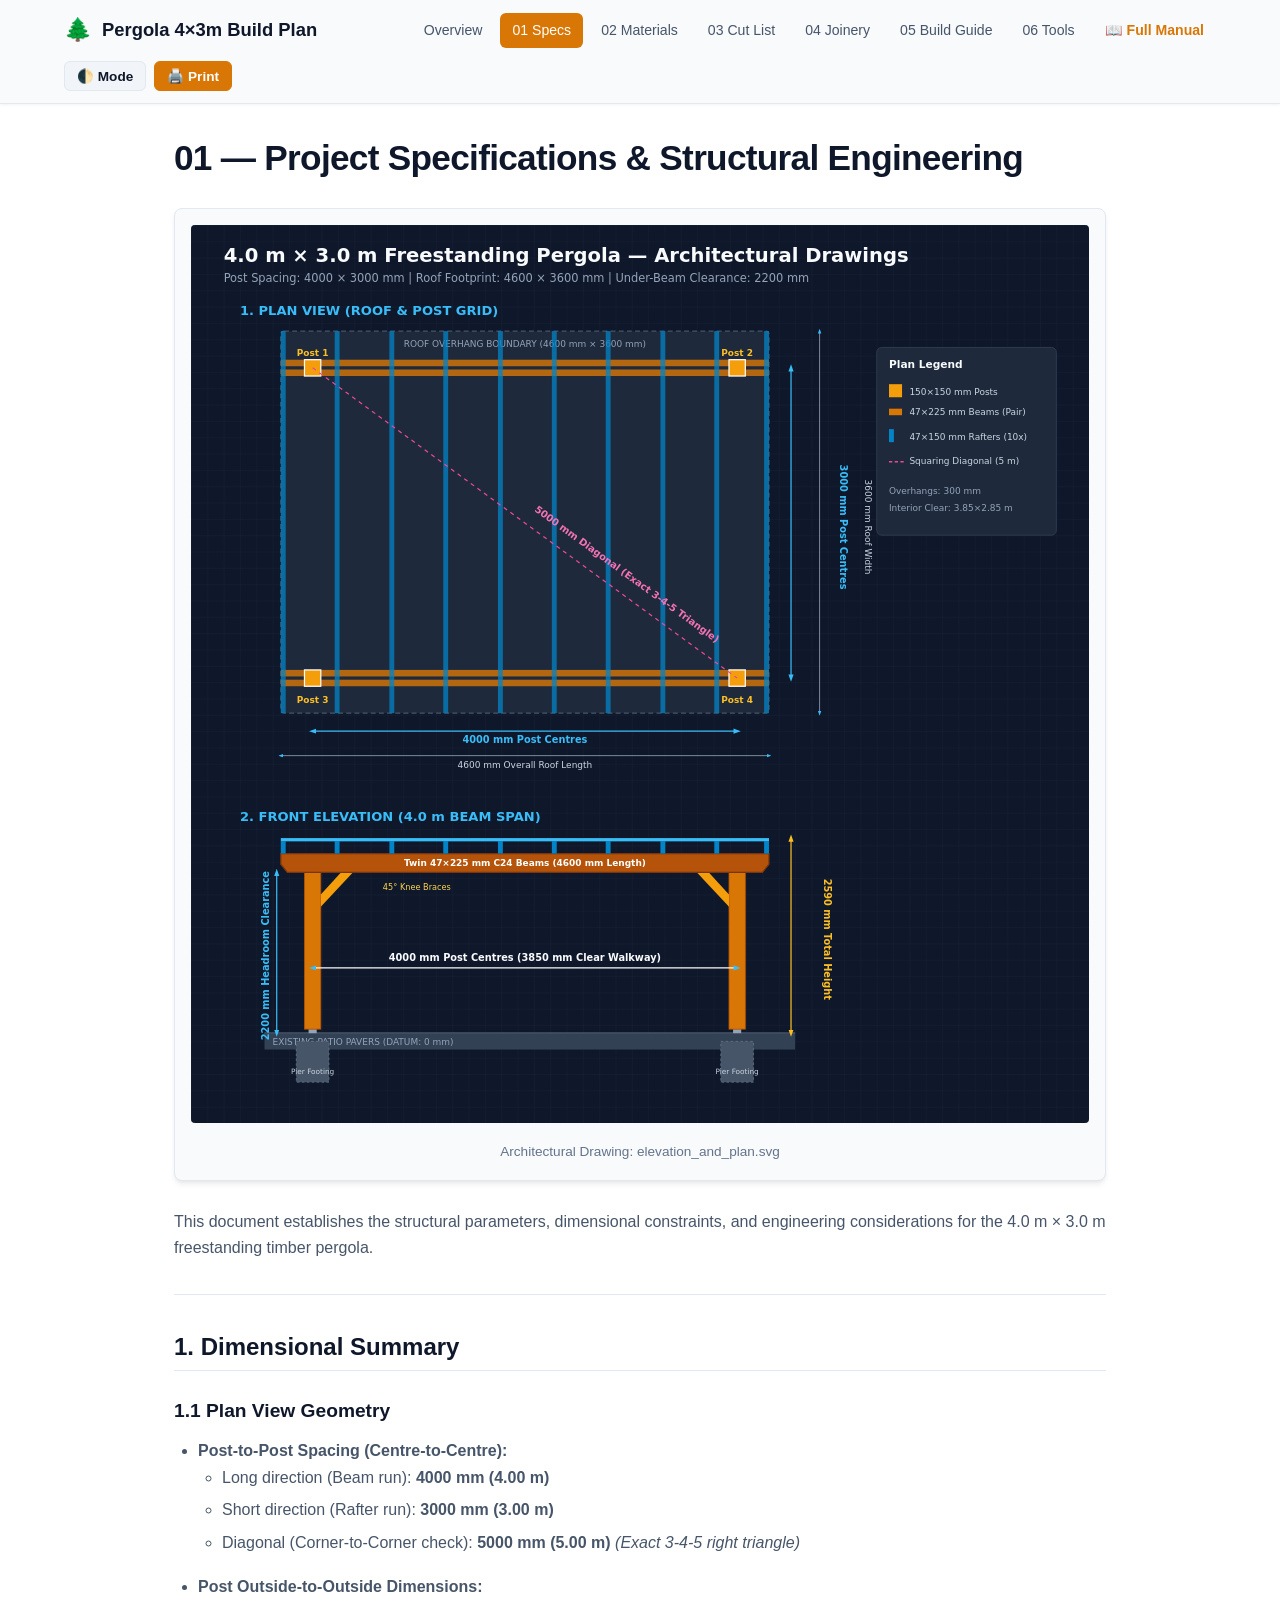
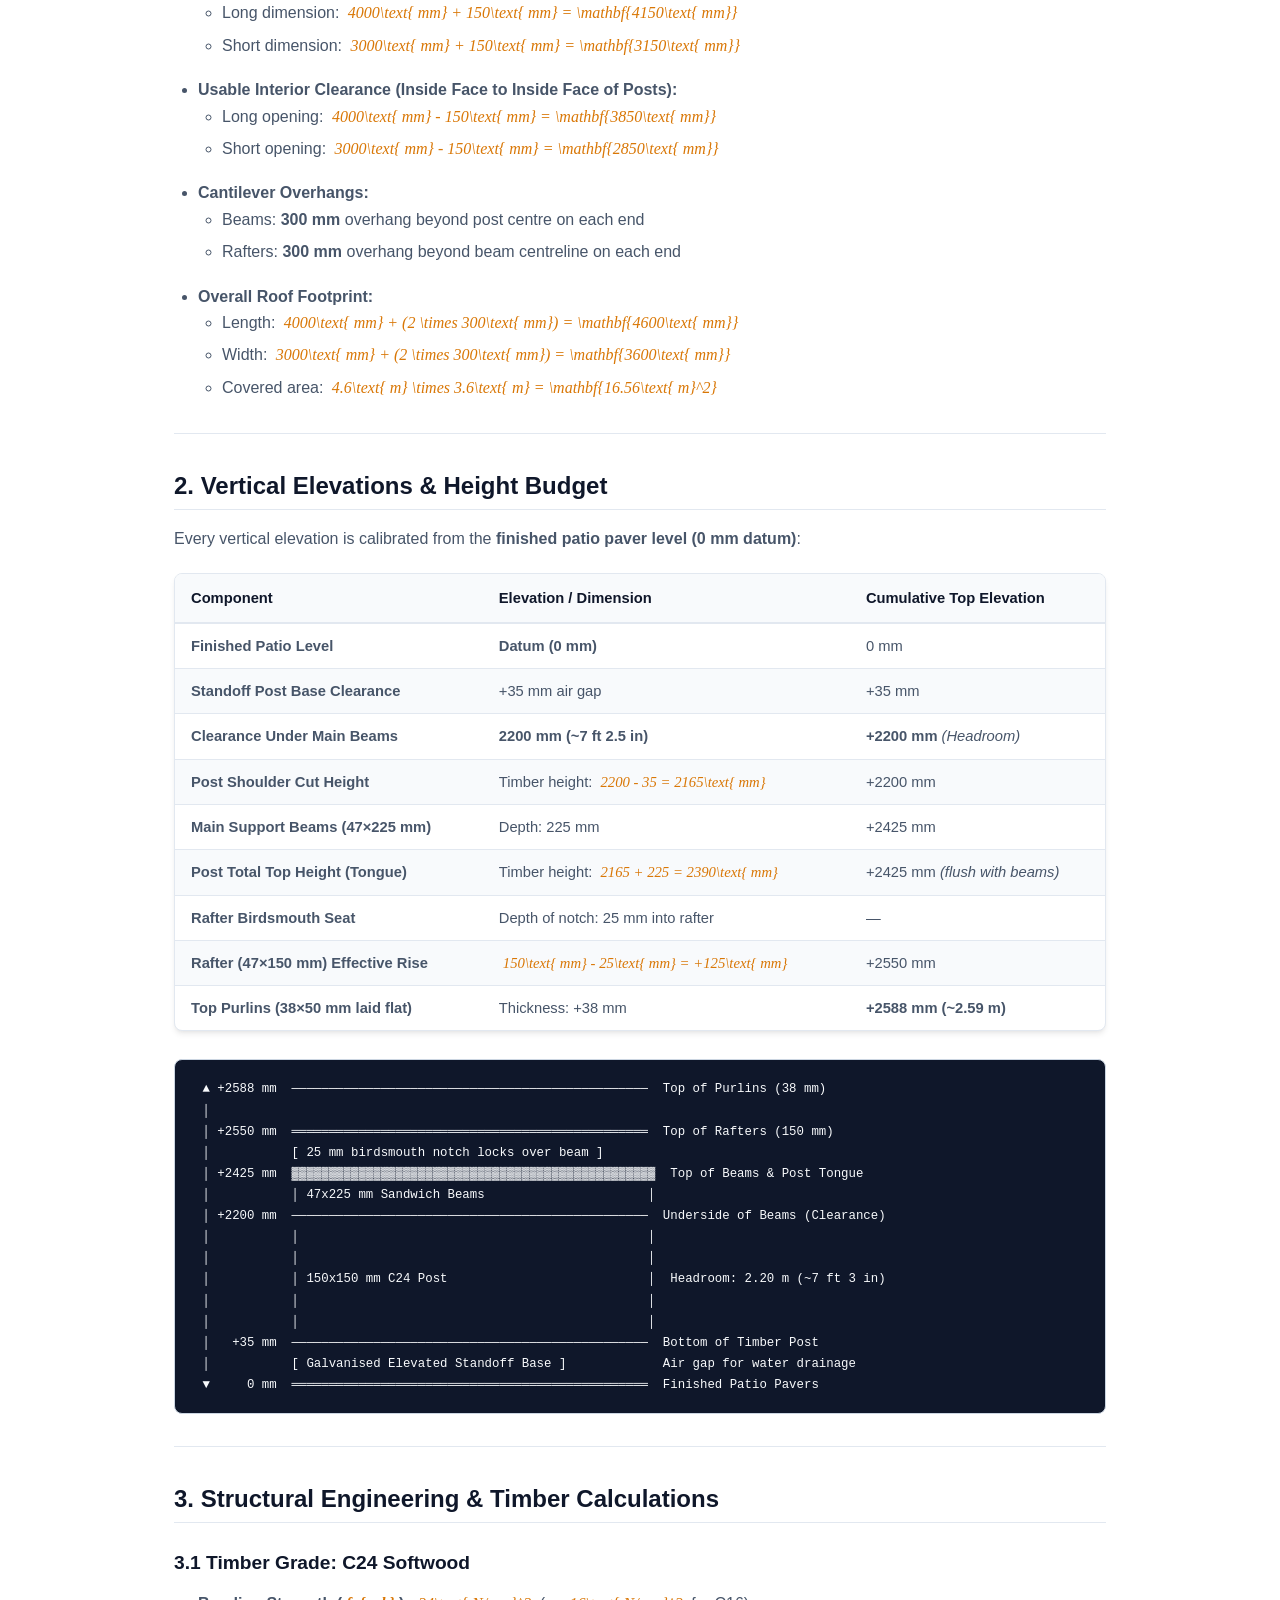
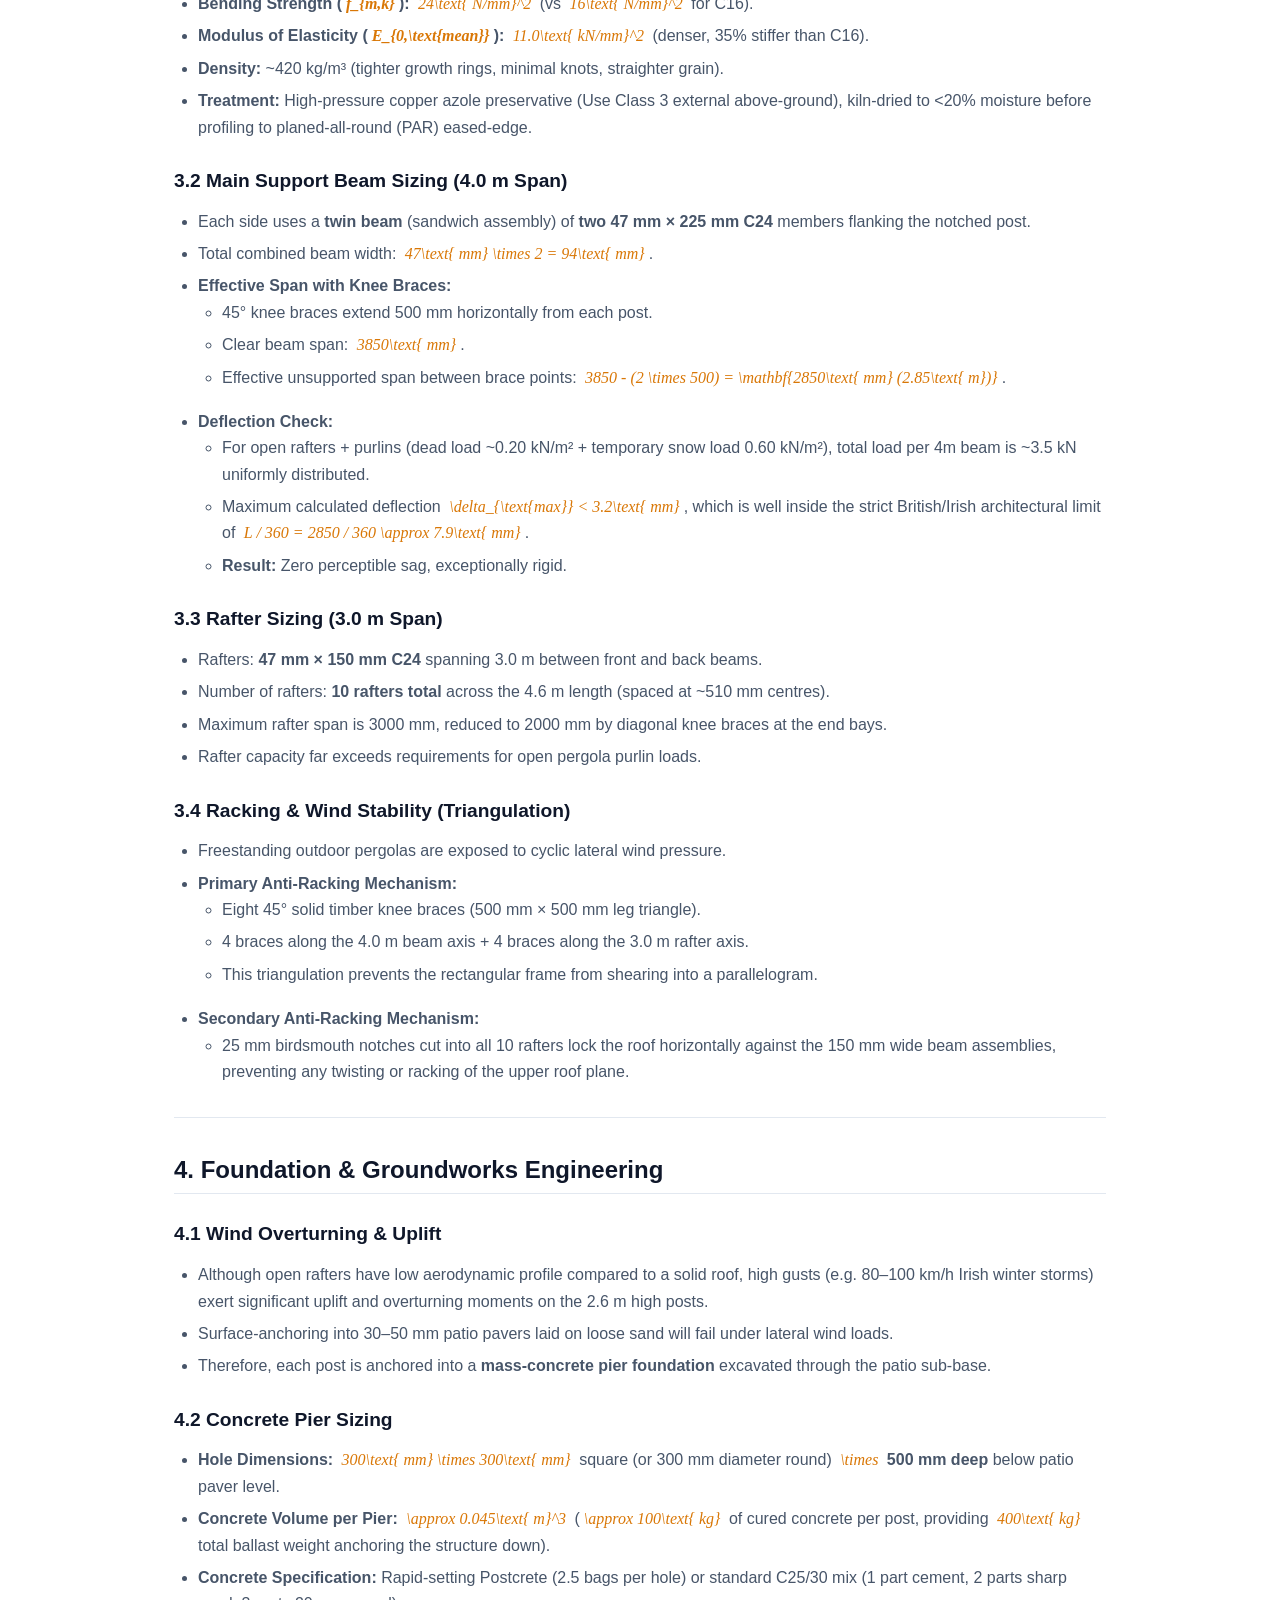
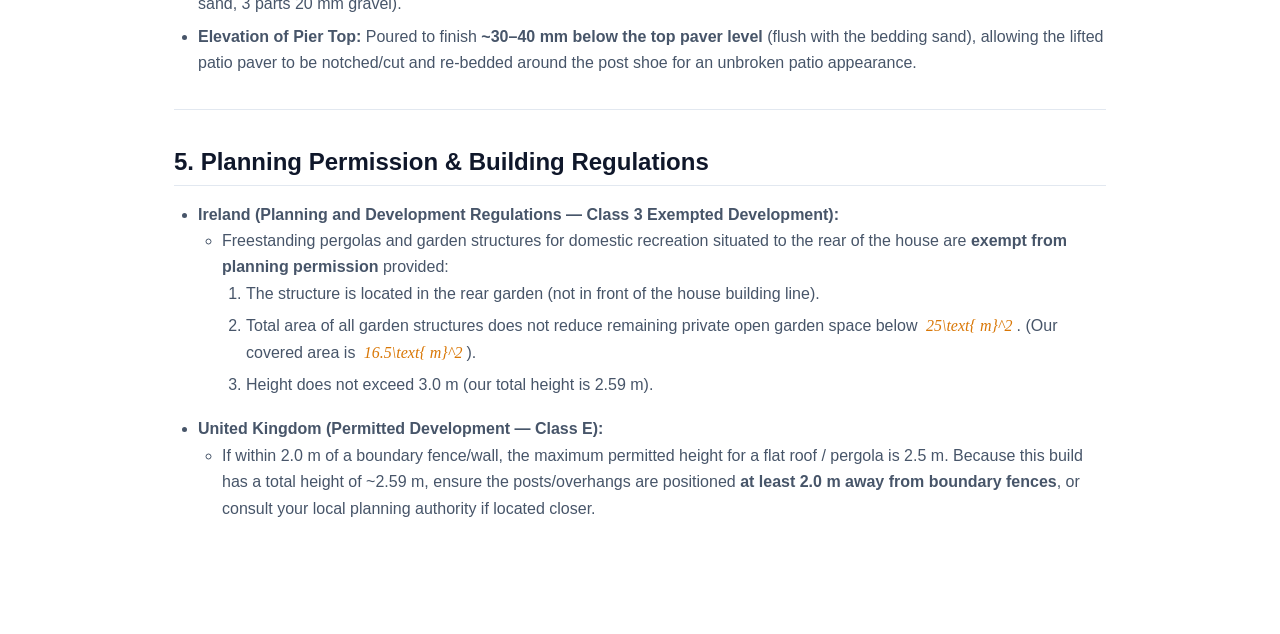
==== 01_PROJECT_SPECIFICATIONS.html @ bec73916 "Generate responsive HTML documentation and printable manual from markdown" ====
<!DOCTYPE html>
<html lang="en">
<head>
  <meta charset="UTF-8">
  <meta name="viewport" content="width=device-width, initial-scale=1.0">
  <title>01 — Project Specifications — Pergola 4x3m</title>
  <style>
:root {
  --bg-primary: #ffffff;
  --bg-secondary: #f8fafc;
  --bg-tertiary: #f1f5f9;
  --text-primary: #0f172a;
  --text-secondary: #475569;
  --text-muted: #64748b;
  --border: #e2e8f0;
  --border-subtle: #cbd5e1;
  --brand: #d97706;
  --brand-hover: #b45309;
  --brand-light: #fef3c7;
  --accent-blue: #0284c7;
  --accent-green: #059669;
  --accent-purple: #7c3aed;
  --accent-red: #dc2626;
  --code-bg: #0f172a;
  --code-text: #f8fafc;
  --card-shadow: 0 4px 6px -1px rgb(0 0 0 / 0.08), 0 2px 4px -2px rgb(0 0 0 / 0.06);
}

[data-theme="dark"] {
  --bg-primary: #0b1120;
  --bg-secondary: #0f172a;
  --bg-tertiary: #1e293b;
  --text-primary: #f8fafc;
  --text-secondary: #cbd5e1;
  --text-muted: #94a3b8;
  --border: #334155;
  --border-subtle: #475569;
  --brand: #f59e0b;
  --brand-hover: #d97706;
  --brand-light: #78350f40;
  --accent-blue: #38bdf8;
  --accent-green: #34d399;
  --accent-purple: #a78bfa;
  --accent-red: #f87171;
  --code-bg: #030712;
  --code-text: #f8fafc;
  --card-shadow: 0 4px 6px -1px rgb(0 0 0 / 0.3);
}

* {
  box-sizing: border-box;
  margin: 0;
  padding: 0;
}

body {
  font-family: -apple-system, BlinkMacSystemFont, "Segoe UI", Roboto, "Helvetica Neue", Arial, sans-serif;
  line-height: 1.65;
  color: var(--text-primary);
  background-color: var(--bg-primary);
  transition: background-color 0.2s, color 0.2s;
  padding-bottom: 80px;
}

/* Header & Navigation */
header.site-header {
  position: sticky;
  top: 0;
  z-index: 100;
  background-color: var(--bg-secondary);
  border-bottom: 1px solid var(--border);
  box-shadow: 0 1px 3px 0 rgb(0 0 0 / 0.05);
}

.header-container {
  max-width: 1200px;
  margin: 0 auto;
  padding: 12px 24px;
  display: flex;
  align-items: center;
  justify-content: space-between;
  flex-wrap: wrap;
  gap: 12px;
}

.logo-area {
  display: flex;
  align-items: center;
  gap: 10px;
  text-decoration: none;
  color: var(--text-primary);
  font-weight: 700;
  font-size: 1.15rem;
}

.logo-icon {
  font-size: 1.4rem;
}

.nav-links {
  display: flex;
  align-items: center;
  gap: 6px;
  flex-wrap: wrap;
}

.nav-item {
  text-decoration: none;
  color: var(--text-secondary);
  font-size: 0.88rem;
  font-weight: 500;
  padding: 6px 12px;
  border-radius: 6px;
  transition: all 0.15s ease-in-out;
}

.nav-item:hover {
  background-color: var(--bg-tertiary);
  color: var(--brand);
}

.nav-item.active {
  background-color: var(--brand);
  color: #ffffff;
}

.header-actions {
  display: flex;
  align-items: center;
  gap: 8px;
}

.btn-action {
  background: var(--bg-tertiary);
  border: 1px solid var(--border);
  color: var(--text-primary);
  padding: 6px 12px;
  border-radius: 6px;
  cursor: pointer;
  font-size: 0.85rem;
  font-weight: 600;
  display: inline-flex;
  align-items: center;
  gap: 6px;
  text-decoration: none;
  transition: all 0.15s;
}

.btn-action:hover {
  border-color: var(--brand);
  color: var(--brand);
}

.btn-action-primary {
  background-color: var(--brand);
  color: #fff;
  border-color: var(--brand);
}

.btn-action-primary:hover {
  background-color: var(--brand-hover);
  color: #fff;
}

/* Main Layout */
.page-container {
  max-width: 980px;
  margin: 32px auto;
  padding: 0 24px;
}

/* Typography */
h1 {
  font-size: 2.2rem;
  line-height: 1.25;
  color: var(--text-primary);
  margin-top: 10px;
  margin-bottom: 16px;
  font-weight: 800;
  letter-spacing: -0.02em;
}

h2 {
  font-size: 1.5rem;
  line-height: 1.3;
  color: var(--text-primary);
  margin-top: 36px;
  margin-bottom: 16px;
  padding-bottom: 8px;
  border-bottom: 1px solid var(--border);
  font-weight: 700;
}

h3 {
  font-size: 1.2rem;
  margin-top: 24px;
  margin-bottom: 12px;
  color: var(--text-primary);
  font-weight: 600;
}

p {
  margin-bottom: 16px;
  color: var(--text-secondary);
}

hr {
  border: 0;
  border-top: 1px solid var(--border);
  margin: 32px 0;
}

ul, ol {
  margin-left: 24px;
  margin-bottom: 18px;
  color: var(--text-secondary);
}

li {
  margin-bottom: 6px;
}

a {
  color: var(--accent-blue);
  text-decoration: none;
}

a:hover {
  text-decoration: underline;
}

/* Tables */
.table-wrapper {
  overflow-x: auto;
  margin: 20px 0 28px 0;
  border: 1px solid var(--border);
  border-radius: 8px;
  box-shadow: var(--card-shadow);
  background: var(--bg-primary);
}

table {
  width: 100%;
  border-collapse: collapse;
  text-align: left;
  font-size: 0.92rem;
}

thead th {
  background-color: var(--bg-secondary);
  color: var(--text-primary);
  font-weight: 600;
  padding: 12px 16px;
  border-bottom: 2px solid var(--border);
  white-space: nowrap;
}

tbody td {
  padding: 10px 16px;
  border-bottom: 1px solid var(--border);
  color: var(--text-secondary);
}

tbody tr:last-child td {
  border-bottom: none;
}

tbody tr:nth-child(even) {
  background-color: var(--bg-secondary);
}

tbody tr:hover {
  background-color: var(--bg-tertiary);
}

/* Code & Pre Blocks */
pre {
  background-color: var(--code-bg);
  color: var(--code-text);
  padding: 18px 20px;
  border-radius: 8px;
  overflow-x: auto;
  font-family: ui-monospace, SFMono-Regular, Menlo, Monaco, Consolas, "Liberation Mono", monospace;
  font-size: 0.88rem;
  line-height: 1.5;
  margin: 18px 0 24px 0;
  border: 1px solid var(--border-subtle);
}

code {
  font-family: ui-monospace, SFMono-Regular, Menlo, Monaco, Consolas, monospace;
  font-size: 0.88em;
  background-color: var(--bg-tertiary);
  color: var(--brand);
  padding: 2px 6px;
  border-radius: 4px;
}

pre code {
  background-color: transparent;
  color: inherit;
  padding: 0;
}

/* Callouts */
.callout {
  border-left: 4px solid;
  border-radius: 6px;
  padding: 16px 20px;
  margin: 20px 0;
  background-color: var(--bg-secondary);
}

.callout-header {
  font-weight: 700;
  font-size: 0.95rem;
  margin-bottom: 6px;
  display: flex;
  align-items: center;
  gap: 8px;
}

.callout-body {
  font-size: 0.92rem;
  color: var(--text-secondary);
}

.callout-body p:last-child {
  margin-bottom: 0;
}

.callout-note {
  border-color: var(--accent-blue);
  background-color: var(--bg-secondary);
}
.callout-note .callout-header { color: var(--accent-blue); }

.callout-tip {
  border-color: var(--accent-green);
  background-color: var(--bg-secondary);
}
.callout-tip .callout-header { color: var(--accent-green); }

.callout-important {
  border-color: var(--accent-purple);
  background-color: var(--bg-secondary);
}
.callout-important .callout-header { color: var(--accent-purple); }

.callout-warning, .callout-caution {
  border-color: var(--accent-red);
  background-color: var(--bg-secondary);
}
.callout-warning .callout-header, .callout-caution .callout-header { color: var(--accent-red); }

/* Task lists */
.contains-task-list {
  list-style: none;
  margin-left: 4px;
}

.task-list-item-checkbox {
  margin-right: 8px;
  accent-color: var(--brand);
  transform: scale(1.15);
}

/* SVG Diagram Containers */
.diagram-card {
  margin: 28px 0;
  background: var(--bg-secondary);
  border: 1px solid var(--border);
  border-radius: 8px;
  padding: 16px;
  box-shadow: var(--card-shadow);
  text-align: center;
}

.diagram-card img, .diagram-card svg {
  max-width: 100%;
  height: auto;
  border-radius: 4px;
}

.diagram-caption {
  font-size: 0.85rem;
  color: var(--text-muted);
  margin-top: 10px;
  font-weight: 500;
}

/* Math rendering */
.math-inline {
  font-family: "Cambria Math", "Latin Modern Math", serif;
  font-style: italic;
  padding: 0 4px;
  color: var(--brand);
}

/* Print Styles */
@media print {
  header.site-header, .no-print, .btn-action {
    display: none !important;
  }
  body {
    background: #fff !important;
    color: #000 !important;
    font-size: 11pt;
    line-height: 1.4;
  }
  .page-container {
    max-width: 100% !important;
    margin: 0 !important;
    padding: 0 !important;
  }
  .table-wrapper {
    box-shadow: none !important;
    border: 1px solid #ccc !important;
    page-break-inside: avoid;
  }
  thead th {
    background-color: #eee !important;
    color: #000 !important;
  }
  tr, img, svg, .diagram-card {
    page-break-inside: avoid;
  }
  h1, h2, h3 {
    page-break-after: avoid;
    color: #000 !important;
  }
  .page-break {
    page-break-before: always;
  }
}
</style>
</head>
<body>
  
<header class="site-header">
  <div class="header-container">
    <a href="index.html" class="logo-area">
      <span class="logo-icon">🌲</span>
      <span>Pergola 4×3m Build Plan</span>
    </a>
    <nav class="nav-links">
      <a href="index.html" class="nav-item">Overview</a>
<a href="01_PROJECT_SPECIFICATIONS.html" class="nav-item active">01 Specs</a>
<a href="02_BILL_OF_MATERIALS.html" class="nav-item">02 Materials</a>
<a href="03_CUT_LIST_AND_TIMBER_OPTIMIZATION.html" class="nav-item">03 Cut List</a>
<a href="04_JOINERY_AND_CONNECTION_DETAILS.html" class="nav-item">04 Joinery</a>
<a href="05_STEP_BY_STEP_BUILD_GUIDE.html" class="nav-item">05 Build Guide</a>
<a href="06_TOOL_AND_SAFETY_CHECKLIST.html" class="nav-item">06 Tools</a>
<a href="complete_build_manual.html" class="nav-item" style="font-weight:700; color:var(--brand);">📖 Full Manual</a>
    </nav>
    <div class="header-actions">
      <button class="btn-action" onclick="toggleTheme()" title="Toggle Dark/Light Mode">🌓 Mode</button>
      <button class="btn-action btn-action-primary" onclick="window.print()" title="Print Current Document">🖨️ Print</button>
    </div>
  </div>
</header>

  <main class="page-container">
    <h1>01 — Project Specifications &amp; Structural Engineering</h1>
<div class="diagram-card">
  <img src="diagrams/elevation_and_plan.svg" alt="elevation_and_plan.svg" loading="lazy" />
  <div class="diagram-caption">Architectural Drawing: elevation_and_plan.svg</div>
</div>

<p>This document establishes the structural parameters, dimensional constraints, and engineering considerations for the 4.0 m × 3.0 m freestanding timber pergola.</p>
<hr />
<h2>1. Dimensional Summary</h2>
<h3>1.1 Plan View Geometry</h3>
<ul>
<li><strong>Post-to-Post Spacing (Centre-to-Centre):</strong>
<ul>
<li>Long direction (Beam run): <strong>4000 mm (4.00 m)</strong></li>
<li>Short direction (Rafter run): <strong>3000 mm (3.00 m)</strong></li>
<li>Diagonal (Corner-to-Corner check): <strong>5000 mm (5.00 m)</strong> <em>(Exact 3-4-5 right triangle)</em></li>
</ul>
</li>
<li><strong>Post Outside-to-Outside Dimensions:</strong>
<ul>
<li>Long dimension: <span class="math-inline">4000\text{ mm} + 150\text{ mm} = \mathbf{4150\text{ mm}}</span></li>
<li>Short dimension: <span class="math-inline">3000\text{ mm} + 150\text{ mm} = \mathbf{3150\text{ mm}}</span></li>
</ul>
</li>
<li><strong>Usable Interior Clearance (Inside Face to Inside Face of Posts):</strong>
<ul>
<li>Long opening: <span class="math-inline">4000\text{ mm} - 150\text{ mm} = \mathbf{3850\text{ mm}}</span></li>
<li>Short opening: <span class="math-inline">3000\text{ mm} - 150\text{ mm} = \mathbf{2850\text{ mm}}</span></li>
</ul>
</li>
<li><strong>Cantilever Overhangs:</strong>
<ul>
<li>Beams: <strong>300 mm</strong> overhang beyond post centre on each end</li>
<li>Rafters: <strong>300 mm</strong> overhang beyond beam centreline on each end</li>
</ul>
</li>
<li><strong>Overall Roof Footprint:</strong>
<ul>
<li>Length: <span class="math-inline">4000\text{ mm} + (2 \times 300\text{ mm}) = \mathbf{4600\text{ mm}}</span></li>
<li>Width: <span class="math-inline">3000\text{ mm} + (2 \times 300\text{ mm}) = \mathbf{3600\text{ mm}}</span></li>
<li>Covered area: <span class="math-inline">4.6\text{ m} \times 3.6\text{ m} = \mathbf{16.56\text{ m}^2}</span></li>
</ul>
</li>
</ul>
<hr />
<h2>2. Vertical Elevations &amp; Height Budget</h2>
<p>Every vertical elevation is calibrated from the <strong>finished patio paver level (0 mm datum)</strong>:</p>
<div class="table-wrapper"><table>
<thead>
<tr>
<th style="text-align:left">Component</th>
<th style="text-align:left">Elevation / Dimension</th>
<th style="text-align:left">Cumulative Top Elevation</th>
</tr>
</thead>
<tbody>
<tr>
<td style="text-align:left"><strong>Finished Patio Level</strong></td>
<td style="text-align:left"><strong>Datum (0 mm)</strong></td>
<td style="text-align:left">0 mm</td>
</tr>
<tr>
<td style="text-align:left"><strong>Standoff Post Base Clearance</strong></td>
<td style="text-align:left">+35 mm air gap</td>
<td style="text-align:left">+35 mm</td>
</tr>
<tr>
<td style="text-align:left"><strong>Clearance Under Main Beams</strong></td>
<td style="text-align:left"><strong>2200 mm (~7 ft 2.5 in)</strong></td>
<td style="text-align:left"><strong>+2200 mm</strong> <em>(Headroom)</em></td>
</tr>
<tr>
<td style="text-align:left"><strong>Post Shoulder Cut Height</strong></td>
<td style="text-align:left">Timber height: <span class="math-inline">2200 - 35 = 2165\text{ mm}</span></td>
<td style="text-align:left">+2200 mm</td>
</tr>
<tr>
<td style="text-align:left"><strong>Main Support Beams (47×225 mm)</strong></td>
<td style="text-align:left">Depth: 225 mm</td>
<td style="text-align:left">+2425 mm</td>
</tr>
<tr>
<td style="text-align:left"><strong>Post Total Top Height (Tongue)</strong></td>
<td style="text-align:left">Timber height: <span class="math-inline">2165 + 225 = 2390\text{ mm}</span></td>
<td style="text-align:left">+2425 mm <em>(flush with beams)</em></td>
</tr>
<tr>
<td style="text-align:left"><strong>Rafter Birdsmouth Seat</strong></td>
<td style="text-align:left">Depth of notch: 25 mm into rafter</td>
<td style="text-align:left">—</td>
</tr>
<tr>
<td style="text-align:left"><strong>Rafter (47×150 mm) Effective Rise</strong></td>
<td style="text-align:left"><span class="math-inline">150\text{ mm} - 25\text{ mm} = +125\text{ mm}</span></td>
<td style="text-align:left">+2550 mm</td>
</tr>
<tr>
<td style="text-align:left"><strong>Top Purlins (38×50 mm laid flat)</strong></td>
<td style="text-align:left">Thickness: +38 mm</td>
<td style="text-align:left"><strong>+2588 mm (~2.59 m)</strong></td>
</tr>
</tbody>
</table></div>
<pre><code> ▲ +2588 mm  ────────────────────────────────────────────────  Top of Purlins (38 mm)
 │
 │ +2550 mm  ════════════════════════════════════════════════  Top of Rafters (150 mm)
 │           [ 25 mm birdsmouth notch locks over beam ]
 │ +2425 mm  ▓▓▓▓▓▓▓▓▓▓▓▓▓▓▓▓▓▓▓▓▓▓▓▓▓▓▓▓▓▓▓▓▓▓▓▓▓▓▓▓▓▓▓▓▓▓▓▓▓  Top of Beams &amp; Post Tongue
 │           │ 47x225 mm Sandwich Beams                      │
 │ +2200 mm  ────────────────────────────────────────────────  Underside of Beams (Clearance)
 │           │                                               │
 │           │                                               │
 │           │ 150x150 mm C24 Post                           │  Headroom: 2.20 m (~7 ft 3 in)
 │           │                                               │
 │           │                                               │
 │   +35 mm  ────────────────────────────────────────────────  Bottom of Timber Post
 │           [ Galvanised Elevated Standoff Base ]             Air gap for water drainage
 ▼     0 mm  ════════════════════════════════════════════════  Finished Patio Pavers
</code></pre>
<hr />
<h2>3. Structural Engineering &amp; Timber Calculations</h2>
<h3>3.1 Timber Grade: C24 Softwood</h3>
<ul>
<li><strong>Bending Strength (<span class="math-inline">f_{m,k}</span>):</strong> <span class="math-inline">24\text{ N/mm}^2</span> (vs <span class="math-inline">16\text{ N/mm}^2</span> for C16).</li>
<li><strong>Modulus of Elasticity (<span class="math-inline">E_{0,\text{mean}}</span>):</strong> <span class="math-inline">11.0\text{ kN/mm}^2</span> (denser, 35% stiffer than C16).</li>
<li><strong>Density:</strong> ~420 kg/m³ (tighter growth rings, minimal knots, straighter grain).</li>
<li><strong>Treatment:</strong> High-pressure copper azole preservative (Use Class 3 external above-ground), kiln-dried to &lt;20% moisture before profiling to planed-all-round (PAR) eased-edge.</li>
</ul>
<h3>3.2 Main Support Beam Sizing (4.0 m Span)</h3>
<ul>
<li>Each side uses a <strong>twin beam</strong> (sandwich assembly) of <strong>two 47 mm × 225 mm C24</strong> members flanking the notched post.</li>
<li>Total combined beam width: <span class="math-inline">47\text{ mm} \times 2 = 94\text{ mm}</span>.</li>
<li><strong>Effective Span with Knee Braces:</strong>
<ul>
<li>45° knee braces extend 500 mm horizontally from each post.</li>
<li>Clear beam span: <span class="math-inline">3850\text{ mm}</span>.</li>
<li>Effective unsupported span between brace points: <span class="math-inline">3850 - (2 \times 500) = \mathbf{2850\text{ mm} (2.85\text{ m})}</span>.</li>
</ul>
</li>
<li><strong>Deflection Check:</strong>
<ul>
<li>For open rafters + purlins (dead load ~0.20 kN/m² + temporary snow load 0.60 kN/m²), total load per 4m beam is ~3.5 kN uniformly distributed.</li>
<li>Maximum calculated deflection <span class="math-inline">\delta_{\text{max}} &lt; 3.2\text{ mm}</span>, which is well inside the strict British/Irish architectural limit of <span class="math-inline">L / 360 = 2850 / 360 \approx 7.9\text{ mm}</span>.</li>
<li><strong>Result:</strong> Zero perceptible sag, exceptionally rigid.</li>
</ul>
</li>
</ul>
<h3>3.3 Rafter Sizing (3.0 m Span)</h3>
<ul>
<li>Rafters: <strong>47 mm × 150 mm C24</strong> spanning 3.0 m between front and back beams.</li>
<li>Number of rafters: <strong>10 rafters total</strong> across the 4.6 m length (spaced at ~510 mm centres).</li>
<li>Maximum rafter span is 3000 mm, reduced to 2000 mm by diagonal knee braces at the end bays.</li>
<li>Rafter capacity far exceeds requirements for open pergola purlin loads.</li>
</ul>
<h3>3.4 Racking &amp; Wind Stability (Triangulation)</h3>
<ul>
<li>Freestanding outdoor pergolas are exposed to cyclic lateral wind pressure.</li>
<li><strong>Primary Anti-Racking Mechanism:</strong>
<ul>
<li>Eight 45° solid timber knee braces (500 mm × 500 mm leg triangle).</li>
<li>4 braces along the 4.0 m beam axis + 4 braces along the 3.0 m rafter axis.</li>
<li>This triangulation prevents the rectangular frame from shearing into a parallelogram.</li>
</ul>
</li>
<li><strong>Secondary Anti-Racking Mechanism:</strong>
<ul>
<li>25 mm birdsmouth notches cut into all 10 rafters lock the roof horizontally against the 150 mm wide beam assemblies, preventing any twisting or racking of the upper roof plane.</li>
</ul>
</li>
</ul>
<hr />
<h2>4. Foundation &amp; Groundworks Engineering</h2>
<h3>4.1 Wind Overturning &amp; Uplift</h3>
<ul>
<li>Although open rafters have low aerodynamic profile compared to a solid roof, high gusts (e.g. 80–100 km/h Irish winter storms) exert significant uplift and overturning moments on the 2.6 m high posts.</li>
<li>Surface-anchoring into 30–50 mm patio pavers laid on loose sand will fail under lateral wind loads.</li>
<li>Therefore, each post is anchored into a <strong>mass-concrete pier foundation</strong> excavated through the patio sub-base.</li>
</ul>
<h3>4.2 Concrete Pier Sizing</h3>
<ul>
<li><strong>Hole Dimensions:</strong> <span class="math-inline">300\text{ mm} \times 300\text{ mm}</span> square (or 300 mm diameter round) <span class="math-inline">\times</span> <strong>500 mm deep</strong> below patio paver level.</li>
<li><strong>Concrete Volume per Pier:</strong> <span class="math-inline">\approx 0.045\text{ m}^3</span> (<span class="math-inline">\approx 100\text{ kg}</span> of cured concrete per post, providing <span class="math-inline">400\text{ kg}</span> total ballast weight anchoring the structure down).</li>
<li><strong>Concrete Specification:</strong> Rapid-setting Postcrete (2.5 bags per hole) or standard C25/30 mix (1 part cement, 2 parts sharp sand, 3 parts 20 mm gravel).</li>
<li><strong>Elevation of Pier Top:</strong> Poured to finish <strong>~30–40 mm below the top paver level</strong> (flush with the bedding sand), allowing the lifted patio paver to be notched/cut and re-bedded around the post shoe for an unbroken patio appearance.</li>
</ul>
<hr />
<h2>5. Planning Permission &amp; Building Regulations</h2>
<ul>
<li><strong>Ireland (Planning and Development Regulations — Class 3 Exempted Development):</strong>
<ul>
<li>Freestanding pergolas and garden structures for domestic recreation situated to the rear of the house are <strong>exempt from planning permission</strong> provided:
<ol>
<li>The structure is located in the rear garden (not in front of the house building line).</li>
<li>Total area of all garden structures does not reduce remaining private open garden space below <span class="math-inline">25\text{ m}^2</span>. (Our covered area is <span class="math-inline">16.5\text{ m}^2</span>).</li>
<li>Height does not exceed 3.0 m (our total height is 2.59 m).</li>
</ol>
</li>
</ul>
</li>
<li><strong>United Kingdom (Permitted Development — Class E):</strong>
<ul>
<li>If within 2.0 m of a boundary fence/wall, the maximum permitted height for a flat roof / pergola is 2.5 m. Because this build has a total height of ~2.59 m, ensure the posts/overhangs are positioned <strong>at least 2.0 m away from boundary fences</strong>, or consult your local planning authority if located closer.</li>
</ul>
</li>
</ul>

  </main>
  
<script>
  function initTheme() {
    const saved = localStorage.getItem('pergola-theme');
    if (saved) {
      document.documentElement.setAttribute('data-theme', saved);
    } else if (window.matchMedia && window.matchMedia('(prefers-color-scheme: dark)').matches) {
      document.documentElement.setAttribute('data-theme', 'dark');
    }
  }
  function toggleTheme() {
    const current = document.documentElement.getAttribute('data-theme');
    const target = current === 'dark' ? 'light' : 'dark';
    document.documentElement.setAttribute('data-theme', target);
    localStorage.setItem('pergola-theme', target);
  }
  initTheme();
</script>

</body>
</html>
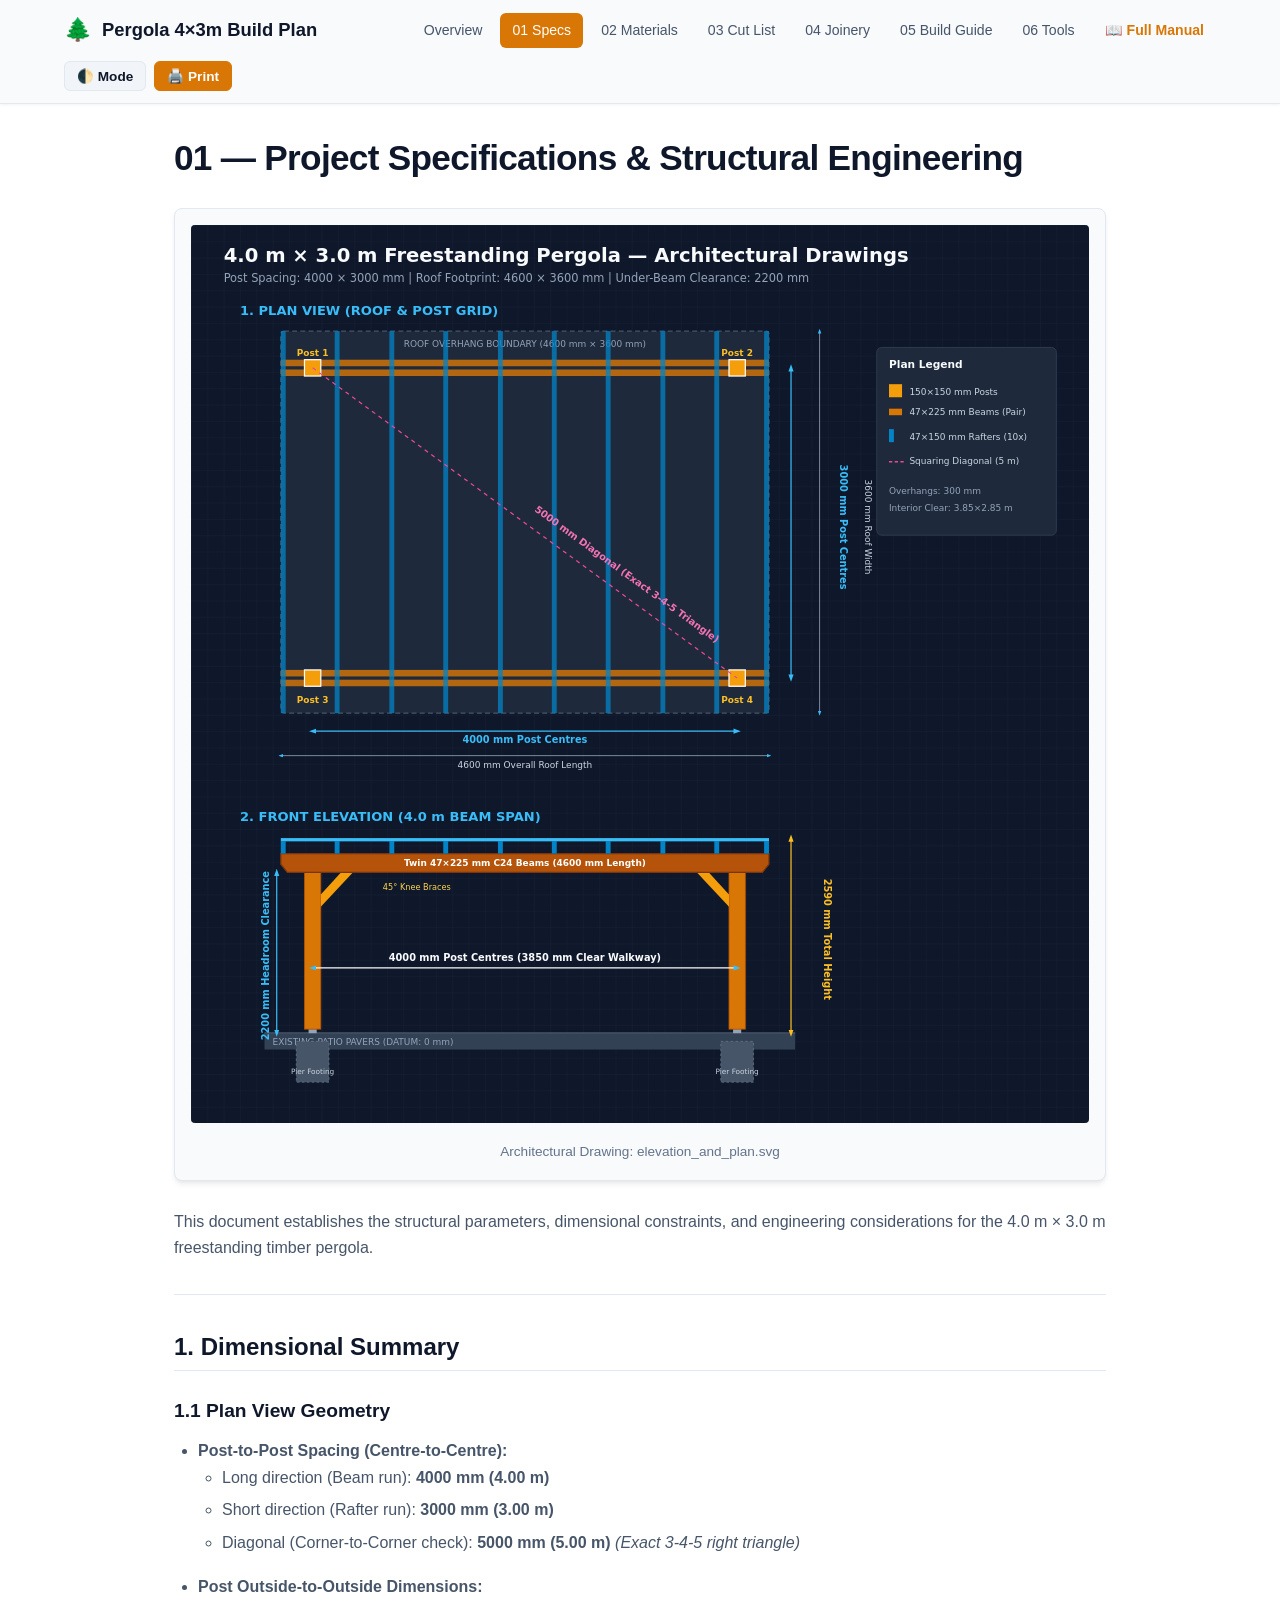
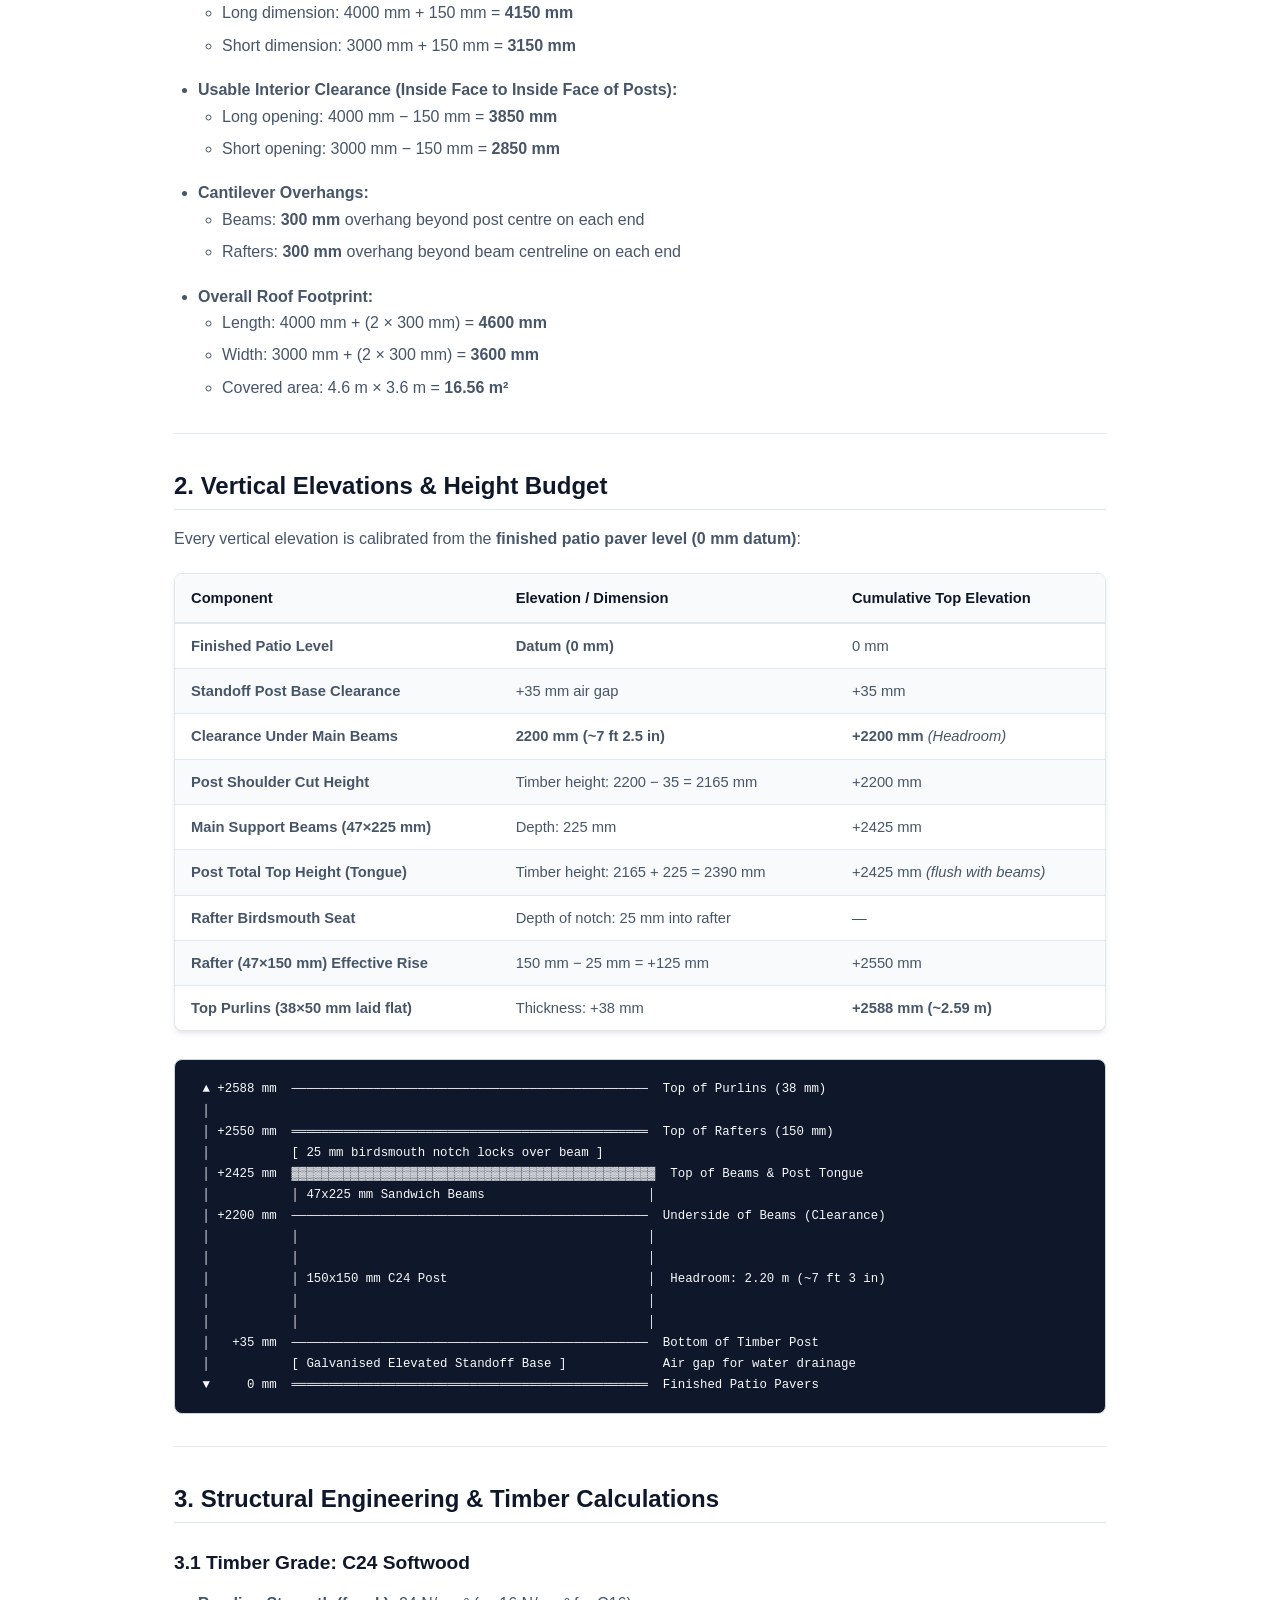
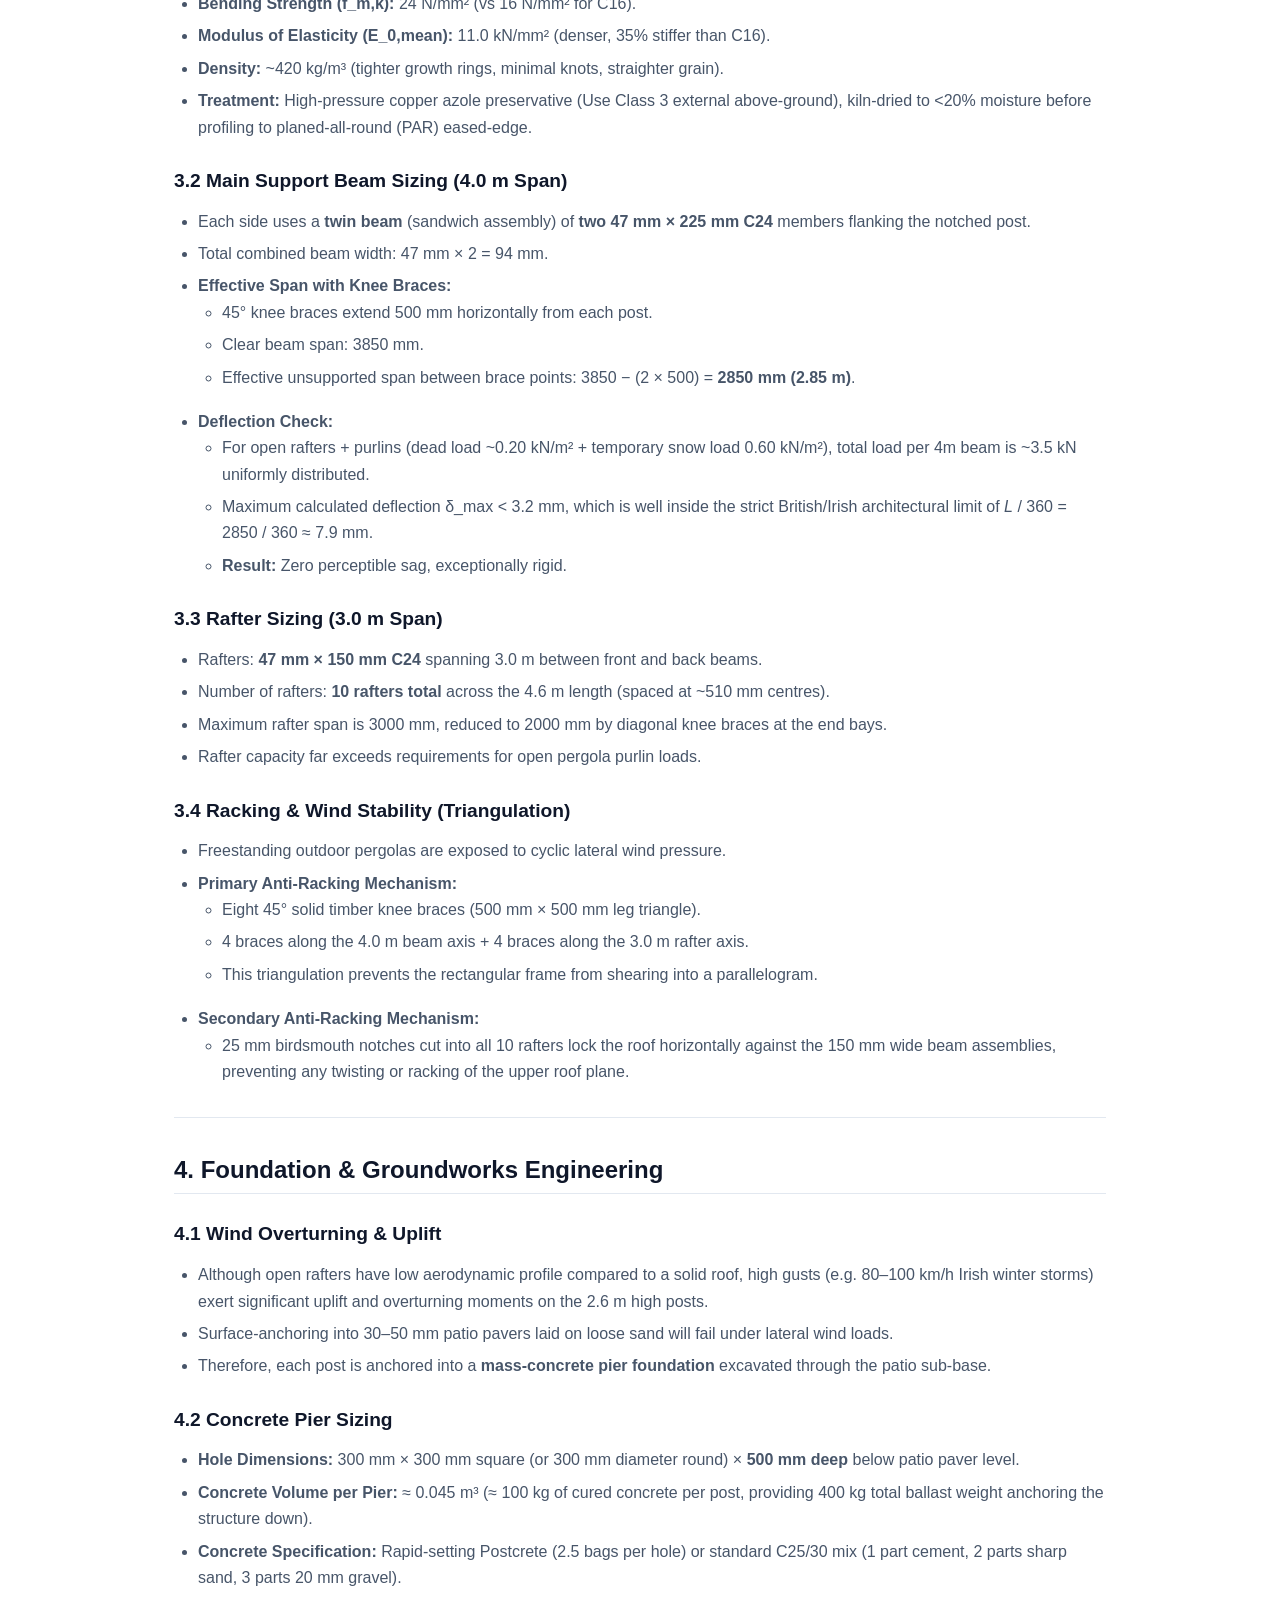
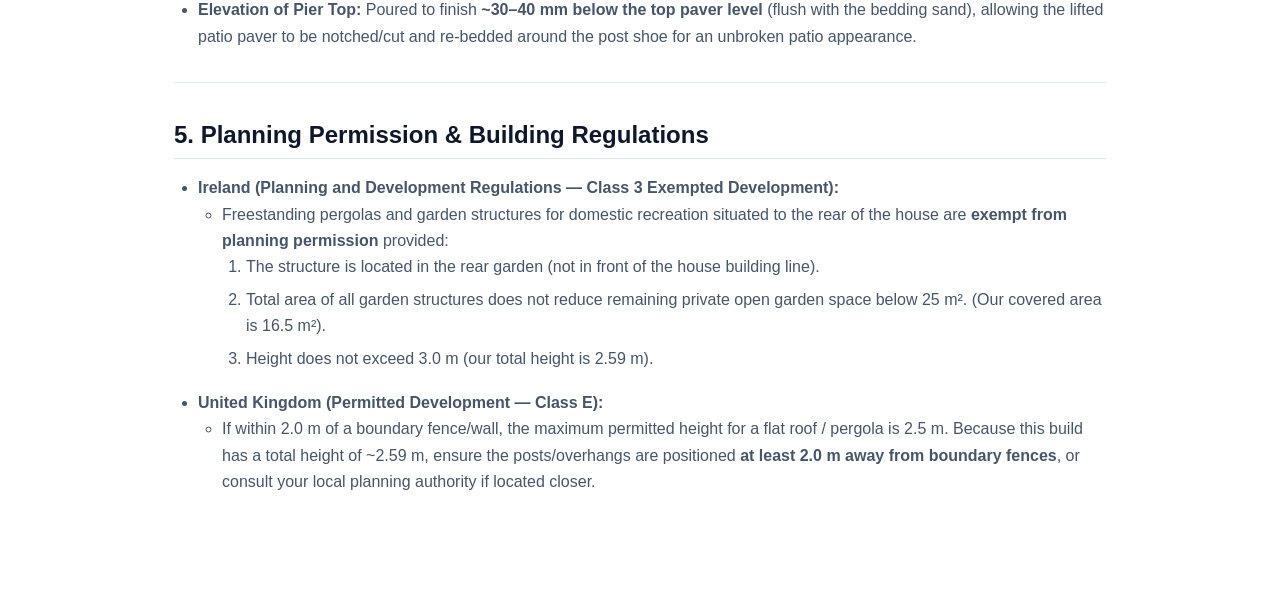
==== commit 5ca24dbe: "fix(docs): replace raw formula markup with clean text formatting Remove formula notation across all " ====
--- a/01_PROJECT_SPECIFICATIONS.html
+++ b/01_PROJECT_SPECIFICATIONS.html
@@ -4,436 +4,7 @@
   <meta charset="UTF-8">
   <meta name="viewport" content="width=device-width, initial-scale=1.0">
   <title>01 — Project Specifications — Pergola 4x3m</title>
-  <style>
-:root {
-  --bg-primary: #ffffff;
-  --bg-secondary: #f8fafc;
-  --bg-tertiary: #f1f5f9;
-  --text-primary: #0f172a;
-  --text-secondary: #475569;
-  --text-muted: #64748b;
-  --border: #e2e8f0;
-  --border-subtle: #cbd5e1;
-  --brand: #d97706;
-  --brand-hover: #b45309;
-  --brand-light: #fef3c7;
-  --accent-blue: #0284c7;
-  --accent-green: #059669;
-  --accent-purple: #7c3aed;
-  --accent-red: #dc2626;
-  --code-bg: #0f172a;
-  --code-text: #f8fafc;
-  --card-shadow: 0 4px 6px -1px rgb(0 0 0 / 0.08), 0 2px 4px -2px rgb(0 0 0 / 0.06);
-}
-
-[data-theme="dark"] {
-  --bg-primary: #0b1120;
-  --bg-secondary: #0f172a;
-  --bg-tertiary: #1e293b;
-  --text-primary: #f8fafc;
-  --text-secondary: #cbd5e1;
-  --text-muted: #94a3b8;
-  --border: #334155;
-  --border-subtle: #475569;
-  --brand: #f59e0b;
-  --brand-hover: #d97706;
-  --brand-light: #78350f40;
-  --accent-blue: #38bdf8;
-  --accent-green: #34d399;
-  --accent-purple: #a78bfa;
-  --accent-red: #f87171;
-  --code-bg: #030712;
-  --code-text: #f8fafc;
-  --card-shadow: 0 4px 6px -1px rgb(0 0 0 / 0.3);
-}
-
-* {
-  box-sizing: border-box;
-  margin: 0;
-  padding: 0;
-}
-
-body {
-  font-family: -apple-system, BlinkMacSystemFont, "Segoe UI", Roboto, "Helvetica Neue", Arial, sans-serif;
-  line-height: 1.65;
-  color: var(--text-primary);
-  background-color: var(--bg-primary);
-  transition: background-color 0.2s, color 0.2s;
-  padding-bottom: 80px;
-}
-
-/* Header & Navigation */
-header.site-header {
-  position: sticky;
-  top: 0;
-  z-index: 100;
-  background-color: var(--bg-secondary);
-  border-bottom: 1px solid var(--border);
-  box-shadow: 0 1px 3px 0 rgb(0 0 0 / 0.05);
-}
-
-.header-container {
-  max-width: 1200px;
-  margin: 0 auto;
-  padding: 12px 24px;
-  display: flex;
-  align-items: center;
-  justify-content: space-between;
-  flex-wrap: wrap;
-  gap: 12px;
-}
-
-.logo-area {
-  display: flex;
-  align-items: center;
-  gap: 10px;
-  text-decoration: none;
-  color: var(--text-primary);
-  font-weight: 700;
-  font-size: 1.15rem;
-}
-
-.logo-icon {
-  font-size: 1.4rem;
-}
-
-.nav-links {
-  display: flex;
-  align-items: center;
-  gap: 6px;
-  flex-wrap: wrap;
-}
-
-.nav-item {
-  text-decoration: none;
-  color: var(--text-secondary);
-  font-size: 0.88rem;
-  font-weight: 500;
-  padding: 6px 12px;
-  border-radius: 6px;
-  transition: all 0.15s ease-in-out;
-}
-
-.nav-item:hover {
-  background-color: var(--bg-tertiary);
-  color: var(--brand);
-}
-
-.nav-item.active {
-  background-color: var(--brand);
-  color: #ffffff;
-}
-
-.header-actions {
-  display: flex;
-  align-items: center;
-  gap: 8px;
-}
-
-.btn-action {
-  background: var(--bg-tertiary);
-  border: 1px solid var(--border);
-  color: var(--text-primary);
-  padding: 6px 12px;
-  border-radius: 6px;
-  cursor: pointer;
-  font-size: 0.85rem;
-  font-weight: 600;
-  display: inline-flex;
-  align-items: center;
-  gap: 6px;
-  text-decoration: none;
-  transition: all 0.15s;
-}
-
-.btn-action:hover {
-  border-color: var(--brand);
-  color: var(--brand);
-}
-
-.btn-action-primary {
-  background-color: var(--brand);
-  color: #fff;
-  border-color: var(--brand);
-}
-
-.btn-action-primary:hover {
-  background-color: var(--brand-hover);
-  color: #fff;
-}
-
-/* Main Layout */
-.page-container {
-  max-width: 980px;
-  margin: 32px auto;
-  padding: 0 24px;
-}
-
-/* Typography */
-h1 {
-  font-size: 2.2rem;
-  line-height: 1.25;
-  color: var(--text-primary);
-  margin-top: 10px;
-  margin-bottom: 16px;
-  font-weight: 800;
-  letter-spacing: -0.02em;
-}
-
-h2 {
-  font-size: 1.5rem;
-  line-height: 1.3;
-  color: var(--text-primary);
-  margin-top: 36px;
-  margin-bottom: 16px;
-  padding-bottom: 8px;
-  border-bottom: 1px solid var(--border);
-  font-weight: 700;
-}
-
-h3 {
-  font-size: 1.2rem;
-  margin-top: 24px;
-  margin-bottom: 12px;
-  color: var(--text-primary);
-  font-weight: 600;
-}
-
-p {
-  margin-bottom: 16px;
-  color: var(--text-secondary);
-}
-
-hr {
-  border: 0;
-  border-top: 1px solid var(--border);
-  margin: 32px 0;
-}
-
-ul, ol {
-  margin-left: 24px;
-  margin-bottom: 18px;
-  color: var(--text-secondary);
-}
-
-li {
-  margin-bottom: 6px;
-}
-
-a {
-  color: var(--accent-blue);
-  text-decoration: none;
-}
-
-a:hover {
-  text-decoration: underline;
-}
-
-/* Tables */
-.table-wrapper {
-  overflow-x: auto;
-  margin: 20px 0 28px 0;
-  border: 1px solid var(--border);
-  border-radius: 8px;
-  box-shadow: var(--card-shadow);
-  background: var(--bg-primary);
-}
-
-table {
-  width: 100%;
-  border-collapse: collapse;
-  text-align: left;
-  font-size: 0.92rem;
-}
-
-thead th {
-  background-color: var(--bg-secondary);
-  color: var(--text-primary);
-  font-weight: 600;
-  padding: 12px 16px;
-  border-bottom: 2px solid var(--border);
-  white-space: nowrap;
-}
-
-tbody td {
-  padding: 10px 16px;
-  border-bottom: 1px solid var(--border);
-  color: var(--text-secondary);
-}
-
-tbody tr:last-child td {
-  border-bottom: none;
-}
-
-tbody tr:nth-child(even) {
-  background-color: var(--bg-secondary);
-}
-
-tbody tr:hover {
-  background-color: var(--bg-tertiary);
-}
-
-/* Code & Pre Blocks */
-pre {
-  background-color: var(--code-bg);
-  color: var(--code-text);
-  padding: 18px 20px;
-  border-radius: 8px;
-  overflow-x: auto;
-  font-family: ui-monospace, SFMono-Regular, Menlo, Monaco, Consolas, "Liberation Mono", monospace;
-  font-size: 0.88rem;
-  line-height: 1.5;
-  margin: 18px 0 24px 0;
-  border: 1px solid var(--border-subtle);
-}
-
-code {
-  font-family: ui-monospace, SFMono-Regular, Menlo, Monaco, Consolas, monospace;
-  font-size: 0.88em;
-  background-color: var(--bg-tertiary);
-  color: var(--brand);
-  padding: 2px 6px;
-  border-radius: 4px;
-}
-
-pre code {
-  background-color: transparent;
-  color: inherit;
-  padding: 0;
-}
-
-/* Callouts */
-.callout {
-  border-left: 4px solid;
-  border-radius: 6px;
-  padding: 16px 20px;
-  margin: 20px 0;
-  background-color: var(--bg-secondary);
-}
-
-.callout-header {
-  font-weight: 700;
-  font-size: 0.95rem;
-  margin-bottom: 6px;
-  display: flex;
-  align-items: center;
-  gap: 8px;
-}
-
-.callout-body {
-  font-size: 0.92rem;
-  color: var(--text-secondary);
-}
-
-.callout-body p:last-child {
-  margin-bottom: 0;
-}
-
-.callout-note {
-  border-color: var(--accent-blue);
-  background-color: var(--bg-secondary);
-}
-.callout-note .callout-header { color: var(--accent-blue); }
-
-.callout-tip {
-  border-color: var(--accent-green);
-  background-color: var(--bg-secondary);
-}
-.callout-tip .callout-header { color: var(--accent-green); }
-
-.callout-important {
-  border-color: var(--accent-purple);
-  background-color: var(--bg-secondary);
-}
-.callout-important .callout-header { color: var(--accent-purple); }
-
-.callout-warning, .callout-caution {
-  border-color: var(--accent-red);
-  background-color: var(--bg-secondary);
-}
-.callout-warning .callout-header, .callout-caution .callout-header { color: var(--accent-red); }
-
-/* Task lists */
-.contains-task-list {
-  list-style: none;
-  margin-left: 4px;
-}
-
-.task-list-item-checkbox {
-  margin-right: 8px;
-  accent-color: var(--brand);
-  transform: scale(1.15);
-}
-
-/* SVG Diagram Containers */
-.diagram-card {
-  margin: 28px 0;
-  background: var(--bg-secondary);
-  border: 1px solid var(--border);
-  border-radius: 8px;
-  padding: 16px;
-  box-shadow: var(--card-shadow);
-  text-align: center;
-}
-
-.diagram-card img, .diagram-card svg {
-  max-width: 100%;
-  height: auto;
-  border-radius: 4px;
-}
-
-.diagram-caption {
-  font-size: 0.85rem;
-  color: var(--text-muted);
-  margin-top: 10px;
-  font-weight: 500;
-}
-
-/* Math rendering */
-.math-inline {
-  font-family: "Cambria Math", "Latin Modern Math", serif;
-  font-style: italic;
-  padding: 0 4px;
-  color: var(--brand);
-}
-
-/* Print Styles */
-@media print {
-  header.site-header, .no-print, .btn-action {
-    display: none !important;
-  }
-  body {
-    background: #fff !important;
-    color: #000 !important;
-    font-size: 11pt;
-    line-height: 1.4;
-  }
-  .page-container {
-    max-width: 100% !important;
-    margin: 0 !important;
-    padding: 0 !important;
-  }
-  .table-wrapper {
-    box-shadow: none !important;
-    border: 1px solid #ccc !important;
-    page-break-inside: avoid;
-  }
-  thead th {
-    background-color: #eee !important;
-    color: #000 !important;
-  }
-  tr, img, svg, .diagram-card {
-    page-break-inside: avoid;
-  }
-  h1, h2, h3 {
-    page-break-after: avoid;
-    color: #000 !important;
-  }
-  .page-break {
-    page-break-before: always;
-  }
-}
-</style>
+  <link rel="stylesheet" href="css/styles.css">
 </head>
 <body>
   
@@ -467,7 +38,9 @@
   <div class="diagram-caption">Architectural Drawing: elevation_and_plan.svg</div>
 </div>
 
-<p>This document establishes the structural parameters, dimensional constraints, and engineering considerations for the 4.0 m × 3.0 m freestanding timber pergola.</p>
+<p>This document establishes the structural parameters, dimensional constraints,
+and engineering considerations for the 4.0 m × 3.0 m freestanding timber
+pergola.</p>
 <hr />
 <h2>1. Dimensional Summary</h2>
 <h3>1.1 Plan View Geometry</h3>
@@ -481,14 +54,14 @@
 </li>
 <li><strong>Post Outside-to-Outside Dimensions:</strong>
 <ul>
-<li>Long dimension: <span class="math-inline">4000\text{ mm} + 150\text{ mm} = \mathbf{4150\text{ mm}}</span></li>
-<li>Short dimension: <span class="math-inline">3000\text{ mm} + 150\text{ mm} = \mathbf{3150\text{ mm}}</span></li>
+<li>Long dimension: 4000 mm + 150 mm = <strong>4150 mm</strong></li>
+<li>Short dimension: 3000 mm + 150 mm = <strong>3150 mm</strong></li>
 </ul>
 </li>
 <li><strong>Usable Interior Clearance (Inside Face to Inside Face of Posts):</strong>
 <ul>
-<li>Long opening: <span class="math-inline">4000\text{ mm} - 150\text{ mm} = \mathbf{3850\text{ mm}}</span></li>
-<li>Short opening: <span class="math-inline">3000\text{ mm} - 150\text{ mm} = \mathbf{2850\text{ mm}}</span></li>
+<li>Long opening: 4000 mm − 150 mm = <strong>3850 mm</strong></li>
+<li>Short opening: 3000 mm − 150 mm = <strong>2850 mm</strong></li>
 </ul>
 </li>
 <li><strong>Cantilever Overhangs:</strong>
@@ -499,9 +72,9 @@
 </li>
 <li><strong>Overall Roof Footprint:</strong>
 <ul>
-<li>Length: <span class="math-inline">4000\text{ mm} + (2 \times 300\text{ mm}) = \mathbf{4600\text{ mm}}</span></li>
-<li>Width: <span class="math-inline">3000\text{ mm} + (2 \times 300\text{ mm}) = \mathbf{3600\text{ mm}}</span></li>
-<li>Covered area: <span class="math-inline">4.6\text{ m} \times 3.6\text{ m} = \mathbf{16.56\text{ m}^2}</span></li>
+<li>Length: 4000 mm + (2 × 300 mm) = <strong>4600 mm</strong></li>
+<li>Width: 3000 mm + (2 × 300 mm) = <strong>3600 mm</strong></li>
+<li>Covered area: 4.6 m × 3.6 m = <strong>16.56 m²</strong></li>
 </ul>
 </li>
 </ul>
@@ -534,7 +107,7 @@
 </tr>
 <tr>
 <td style="text-align:left"><strong>Post Shoulder Cut Height</strong></td>
-<td style="text-align:left">Timber height: <span class="math-inline">2200 - 35 = 2165\text{ mm}</span></td>
+<td style="text-align:left">Timber height: 2200 − 35 = 2165 mm</td>
 <td style="text-align:left">+2200 mm</td>
 </tr>
 <tr>
@@ -544,7 +117,7 @@
 </tr>
 <tr>
 <td style="text-align:left"><strong>Post Total Top Height (Tongue)</strong></td>
-<td style="text-align:left">Timber height: <span class="math-inline">2165 + 225 = 2390\text{ mm}</span></td>
+<td style="text-align:left">Timber height: 2165 + 225 = 2390 mm</td>
 <td style="text-align:left">+2425 mm <em>(flush with beams)</em></td>
 </tr>
 <tr>
@@ -554,7 +127,7 @@
 </tr>
 <tr>
 <td style="text-align:left"><strong>Rafter (47×150 mm) Effective Rise</strong></td>
-<td style="text-align:left"><span class="math-inline">150\text{ mm} - 25\text{ mm} = +125\text{ mm}</span></td>
+<td style="text-align:left">150 mm − 25 mm = +125 mm</td>
 <td style="text-align:left">+2550 mm</td>
 </tr>
 <tr>
@@ -564,7 +137,7 @@
 </tr>
 </tbody>
 </table></div>
-<pre><code> ▲ +2588 mm  ────────────────────────────────────────────────  Top of Purlins (38 mm)
+<pre><code class="language-text"> ▲ +2588 mm  ────────────────────────────────────────────────  Top of Purlins (38 mm)
  │
  │ +2550 mm  ════════════════════════════════════════════════  Top of Rafters (150 mm)
  │           [ 25 mm birdsmouth notch locks over beam ]
@@ -584,26 +157,31 @@
 <h2>3. Structural Engineering &amp; Timber Calculations</h2>
 <h3>3.1 Timber Grade: C24 Softwood</h3>
 <ul>
-<li><strong>Bending Strength (<span class="math-inline">f_{m,k}</span>):</strong> <span class="math-inline">24\text{ N/mm}^2</span> (vs <span class="math-inline">16\text{ N/mm}^2</span> for C16).</li>
-<li><strong>Modulus of Elasticity (<span class="math-inline">E_{0,\text{mean}}</span>):</strong> <span class="math-inline">11.0\text{ kN/mm}^2</span> (denser, 35% stiffer than C16).</li>
+<li><strong>Bending Strength (f_m,k):</strong> 24 N/mm² (vs 16 N/mm² for C16).</li>
+<li><strong>Modulus of Elasticity (E_0,mean):</strong> 11.0 kN/mm² (denser, 35% stiffer than C16).</li>
 <li><strong>Density:</strong> ~420 kg/m³ (tighter growth rings, minimal knots, straighter grain).</li>
-<li><strong>Treatment:</strong> High-pressure copper azole preservative (Use Class 3 external above-ground), kiln-dried to &lt;20% moisture before profiling to planed-all-round (PAR) eased-edge.</li>
+<li><strong>Treatment:</strong> High-pressure copper azole preservative (Use Class 3 external
+above-ground), kiln-dried to &lt;20% moisture before profiling to planed-all-round
+(PAR) eased-edge.</li>
 </ul>
 <h3>3.2 Main Support Beam Sizing (4.0 m Span)</h3>
 <ul>
-<li>Each side uses a <strong>twin beam</strong> (sandwich assembly) of <strong>two 47 mm × 225 mm C24</strong> members flanking the notched post.</li>
-<li>Total combined beam width: <span class="math-inline">47\text{ mm} \times 2 = 94\text{ mm}</span>.</li>
+<li>Each side uses a <strong>twin beam</strong> (sandwich assembly) of <strong>two 47 mm × 225 mm C24</strong>
+members flanking the notched post.</li>
+<li>Total combined beam width: 47 mm × 2 = 94 mm.</li>
 <li><strong>Effective Span with Knee Braces:</strong>
 <ul>
 <li>45° knee braces extend 500 mm horizontally from each post.</li>
-<li>Clear beam span: <span class="math-inline">3850\text{ mm}</span>.</li>
-<li>Effective unsupported span between brace points: <span class="math-inline">3850 - (2 \times 500) = \mathbf{2850\text{ mm} (2.85\text{ m})}</span>.</li>
+<li>Clear beam span: 3850 mm.</li>
+<li>Effective unsupported span between brace points: 3850 − (2 × 500) = <strong>2850 mm (2.85 m)</strong>.</li>
 </ul>
 </li>
 <li><strong>Deflection Check:</strong>
 <ul>
-<li>For open rafters + purlins (dead load ~0.20 kN/m² + temporary snow load 0.60 kN/m²), total load per 4m beam is ~3.5 kN uniformly distributed.</li>
-<li>Maximum calculated deflection <span class="math-inline">\delta_{\text{max}} &lt; 3.2\text{ mm}</span>, which is well inside the strict British/Irish architectural limit of <span class="math-inline">L / 360 = 2850 / 360 \approx 7.9\text{ mm}</span>.</li>
+<li>For open rafters + purlins (dead load ~0.20 kN/m² + temporary snow load 0.60 kN/m²),
+total load per 4m beam is ~3.5 kN uniformly distributed.</li>
+<li>Maximum calculated deflection δ_max &lt; 3.2 mm, which is well inside the strict
+British/Irish architectural limit of <em>L</em> / 360 = 2850 / 360 ≈ 7.9 mm.</li>
 <li><strong>Result:</strong> Zero perceptible sag, exceptionally rigid.</li>
 </ul>
 </li>
@@ -627,7 +205,9 @@
 </li>
 <li><strong>Secondary Anti-Racking Mechanism:</strong>
 <ul>
-<li>25 mm birdsmouth notches cut into all 10 rafters lock the roof horizontally against the 150 mm wide beam assemblies, preventing any twisting or racking of the upper roof plane.</li>
+<li>25 mm birdsmouth notches cut into all 10 rafters lock the roof horizontally
+against the 150 mm wide beam assemblies, preventing any twisting or racking
+of the upper roof plane.</li>
 </ul>
 </li>
 </ul>
@@ -635,26 +215,35 @@
 <h2>4. Foundation &amp; Groundworks Engineering</h2>
 <h3>4.1 Wind Overturning &amp; Uplift</h3>
 <ul>
-<li>Although open rafters have low aerodynamic profile compared to a solid roof, high gusts (e.g. 80–100 km/h Irish winter storms) exert significant uplift and overturning moments on the 2.6 m high posts.</li>
-<li>Surface-anchoring into 30–50 mm patio pavers laid on loose sand will fail under lateral wind loads.</li>
-<li>Therefore, each post is anchored into a <strong>mass-concrete pier foundation</strong> excavated through the patio sub-base.</li>
+<li>Although open rafters have low aerodynamic profile compared to a solid roof,
+high gusts (e.g. 80–100 km/h Irish winter storms) exert significant uplift
+and overturning moments on the 2.6 m high posts.</li>
+<li>Surface-anchoring into 30–50 mm patio pavers laid on loose sand will fail
+under lateral wind loads.</li>
+<li>Therefore, each post is anchored into a <strong>mass-concrete pier foundation</strong>
+excavated through the patio sub-base.</li>
 </ul>
 <h3>4.2 Concrete Pier Sizing</h3>
 <ul>
-<li><strong>Hole Dimensions:</strong> <span class="math-inline">300\text{ mm} \times 300\text{ mm}</span> square (or 300 mm diameter round) <span class="math-inline">\times</span> <strong>500 mm deep</strong> below patio paver level.</li>
-<li><strong>Concrete Volume per Pier:</strong> <span class="math-inline">\approx 0.045\text{ m}^3</span> (<span class="math-inline">\approx 100\text{ kg}</span> of cured concrete per post, providing <span class="math-inline">400\text{ kg}</span> total ballast weight anchoring the structure down).</li>
-<li><strong>Concrete Specification:</strong> Rapid-setting Postcrete (2.5 bags per hole) or standard C25/30 mix (1 part cement, 2 parts sharp sand, 3 parts 20 mm gravel).</li>
-<li><strong>Elevation of Pier Top:</strong> Poured to finish <strong>~30–40 mm below the top paver level</strong> (flush with the bedding sand), allowing the lifted patio paver to be notched/cut and re-bedded around the post shoe for an unbroken patio appearance.</li>
+<li><strong>Hole Dimensions:</strong> 300 mm × 300 mm square (or 300 mm diameter round) × <strong>500 mm deep</strong> below patio paver level.</li>
+<li><strong>Concrete Volume per Pier:</strong> ≈ 0.045 m³ (≈ 100 kg
+of cured concrete per post, providing 400 kg total ballast weight anchoring the structure down).</li>
+<li><strong>Concrete Specification:</strong> Rapid-setting Postcrete (2.5 bags per hole) or standard
+C25/30 mix (1 part cement, 2 parts sharp sand, 3 parts 20 mm gravel).</li>
+<li><strong>Elevation of Pier Top:</strong> Poured to finish <strong>~30–40 mm below the top paver level</strong>
+(flush with the bedding sand), allowing the lifted patio paver to be notched/cut
+and re-bedded around the post shoe for an unbroken patio appearance.</li>
 </ul>
 <hr />
 <h2>5. Planning Permission &amp; Building Regulations</h2>
 <ul>
 <li><strong>Ireland (Planning and Development Regulations — Class 3 Exempted Development):</strong>
 <ul>
-<li>Freestanding pergolas and garden structures for domestic recreation situated to the rear of the house are <strong>exempt from planning permission</strong> provided:
+<li>Freestanding pergolas and garden structures for domestic recreation situated
+to the rear of the house are <strong>exempt from planning permission</strong> provided:
 <ol>
 <li>The structure is located in the rear garden (not in front of the house building line).</li>
-<li>Total area of all garden structures does not reduce remaining private open garden space below <span class="math-inline">25\text{ m}^2</span>. (Our covered area is <span class="math-inline">16.5\text{ m}^2</span>).</li>
+<li>Total area of all garden structures does not reduce remaining private open garden space below 25 m². (Our covered area is 16.5 m²).</li>
 <li>Height does not exceed 3.0 m (our total height is 2.59 m).</li>
 </ol>
 </li>
@@ -662,7 +251,10 @@
 </li>
 <li><strong>United Kingdom (Permitted Development — Class E):</strong>
 <ul>
-<li>If within 2.0 m of a boundary fence/wall, the maximum permitted height for a flat roof / pergola is 2.5 m. Because this build has a total height of ~2.59 m, ensure the posts/overhangs are positioned <strong>at least 2.0 m away from boundary fences</strong>, or consult your local planning authority if located closer.</li>
+<li>If within 2.0 m of a boundary fence/wall, the maximum permitted height for
+a flat roof / pergola is 2.5 m. Because this build has a total height of
+~2.59 m, ensure the posts/overhangs are positioned <strong>at least 2.0 m away from
+boundary fences</strong>, or consult your local planning authority if located closer.</li>
 </ul>
 </li>
 </ul>
--- a/css/styles.css
+++ b/css/styles.css
@@ -0,0 +1,428 @@
+:root {
+  --bg-primary: #ffffff;
+  --bg-secondary: #f8fafc;
+  --bg-tertiary: #f1f5f9;
+  --text-primary: #0f172a;
+  --text-secondary: #475569;
+  --text-muted: #64748b;
+  --border: #e2e8f0;
+  --border-subtle: #cbd5e1;
+  --brand: #d97706;
+  --brand-hover: #b45309;
+  --brand-light: #fef3c7;
+  --accent-blue: #0284c7;
+  --accent-green: #059669;
+  --accent-purple: #7c3aed;
+  --accent-red: #dc2626;
+  --code-bg: #0f172a;
+  --code-text: #f8fafc;
+  --card-shadow: 0 4px 6px -1px rgb(0 0 0 / 0.08), 0 2px 4px -2px rgb(0 0 0 / 0.06);
+}
+
+[data-theme="dark"] {
+  --bg-primary: #0b1120;
+  --bg-secondary: #0f172a;
+  --bg-tertiary: #1e293b;
+  --text-primary: #f8fafc;
+  --text-secondary: #cbd5e1;
+  --text-muted: #94a3b8;
+  --border: #334155;
+  --border-subtle: #475569;
+  --brand: #f59e0b;
+  --brand-hover: #d97706;
+  --brand-light: #78350f40;
+  --accent-blue: #38bdf8;
+  --accent-green: #34d399;
+  --accent-purple: #a78bfa;
+  --accent-red: #f87171;
+  --code-bg: #030712;
+  --code-text: #f8fafc;
+  --card-shadow: 0 4px 6px -1px rgb(0 0 0 / 0.3);
+}
+
+* {
+  box-sizing: border-box;
+  margin: 0;
+  padding: 0;
+}
+
+body {
+  font-family: -apple-system, BlinkMacSystemFont, "Segoe UI", Roboto, "Helvetica Neue", Arial, sans-serif;
+  line-height: 1.65;
+  color: var(--text-primary);
+  background-color: var(--bg-primary);
+  transition: background-color 0.2s, color 0.2s;
+  padding-bottom: 80px;
+}
+
+/* Header & Navigation */
+header.site-header {
+  position: sticky;
+  top: 0;
+  z-index: 100;
+  background-color: var(--bg-secondary);
+  border-bottom: 1px solid var(--border);
+  box-shadow: 0 1px 3px 0 rgb(0 0 0 / 0.05);
+}
+
+.header-container {
+  max-width: 1200px;
+  margin: 0 auto;
+  padding: 12px 24px;
+  display: flex;
+  align-items: center;
+  justify-content: space-between;
+  flex-wrap: wrap;
+  gap: 12px;
+}
+
+.logo-area {
+  display: flex;
+  align-items: center;
+  gap: 10px;
+  text-decoration: none;
+  color: var(--text-primary);
+  font-weight: 700;
+  font-size: 1.15rem;
+}
+
+.logo-icon {
+  font-size: 1.4rem;
+}
+
+.nav-links {
+  display: flex;
+  align-items: center;
+  gap: 6px;
+  flex-wrap: wrap;
+}
+
+.nav-item {
+  text-decoration: none;
+  color: var(--text-secondary);
+  font-size: 0.88rem;
+  font-weight: 500;
+  padding: 6px 12px;
+  border-radius: 6px;
+  transition: all 0.15s ease-in-out;
+}
+
+.nav-item:hover {
+  background-color: var(--bg-tertiary);
+  color: var(--brand);
+}
+
+.nav-item.active {
+  background-color: var(--brand);
+  color: #ffffff;
+}
+
+.header-actions {
+  display: flex;
+  align-items: center;
+  gap: 8px;
+}
+
+.btn-action {
+  background: var(--bg-tertiary);
+  border: 1px solid var(--border);
+  color: var(--text-primary);
+  padding: 6px 12px;
+  border-radius: 6px;
+  cursor: pointer;
+  font-size: 0.85rem;
+  font-weight: 600;
+  display: inline-flex;
+  align-items: center;
+  gap: 6px;
+  text-decoration: none;
+  transition: all 0.15s;
+}
+
+.btn-action:hover {
+  border-color: var(--brand);
+  color: var(--brand);
+}
+
+.btn-action-primary {
+  background-color: var(--brand);
+  color: #fff;
+  border-color: var(--brand);
+}
+
+.btn-action-primary:hover {
+  background-color: var(--brand-hover);
+  color: #fff;
+}
+
+/* Main Layout */
+.page-container {
+  max-width: 980px;
+  margin: 32px auto;
+  padding: 0 24px;
+}
+
+/* Typography */
+h1 {
+  font-size: 2.2rem;
+  line-height: 1.25;
+  color: var(--text-primary);
+  margin-top: 10px;
+  margin-bottom: 16px;
+  font-weight: 800;
+  letter-spacing: -0.02em;
+}
+
+h2 {
+  font-size: 1.5rem;
+  line-height: 1.3;
+  color: var(--text-primary);
+  margin-top: 36px;
+  margin-bottom: 16px;
+  padding-bottom: 8px;
+  border-bottom: 1px solid var(--border);
+  font-weight: 700;
+}
+
+h3 {
+  font-size: 1.2rem;
+  margin-top: 24px;
+  margin-bottom: 12px;
+  color: var(--text-primary);
+  font-weight: 600;
+}
+
+p {
+  margin-bottom: 16px;
+  color: var(--text-secondary);
+}
+
+hr {
+  border: 0;
+  border-top: 1px solid var(--border);
+  margin: 32px 0;
+}
+
+ul, ol {
+  margin-left: 24px;
+  margin-bottom: 18px;
+  color: var(--text-secondary);
+}
+
+li {
+  margin-bottom: 6px;
+}
+
+a {
+  color: var(--accent-blue);
+  text-decoration: none;
+}
+
+a:hover {
+  text-decoration: underline;
+}
+
+/* Tables */
+.table-wrapper {
+  overflow-x: auto;
+  margin: 20px 0 28px 0;
+  border: 1px solid var(--border);
+  border-radius: 8px;
+  box-shadow: var(--card-shadow);
+  background: var(--bg-primary);
+}
+
+table {
+  width: 100%;
+  border-collapse: collapse;
+  text-align: left;
+  font-size: 0.92rem;
+}
+
+thead th {
+  background-color: var(--bg-secondary);
+  color: var(--text-primary);
+  font-weight: 600;
+  padding: 12px 16px;
+  border-bottom: 2px solid var(--border);
+  white-space: nowrap;
+}
+
+tbody td {
+  padding: 10px 16px;
+  border-bottom: 1px solid var(--border);
+  color: var(--text-secondary);
+}
+
+tbody tr:last-child td {
+  border-bottom: none;
+}
+
+tbody tr:nth-child(even) {
+  background-color: var(--bg-secondary);
+}
+
+tbody tr:hover {
+  background-color: var(--bg-tertiary);
+}
+
+/* Code & Pre Blocks */
+pre {
+  background-color: var(--code-bg);
+  color: var(--code-text);
+  padding: 18px 20px;
+  border-radius: 8px;
+  overflow-x: auto;
+  font-family: ui-monospace, SFMono-Regular, Menlo, Monaco, Consolas, "Liberation Mono", monospace;
+  font-size: 0.88rem;
+  line-height: 1.5;
+  margin: 18px 0 24px 0;
+  border: 1px solid var(--border-subtle);
+}
+
+code {
+  font-family: ui-monospace, SFMono-Regular, Menlo, Monaco, Consolas, monospace;
+  font-size: 0.88em;
+  background-color: var(--bg-tertiary);
+  color: var(--brand);
+  padding: 2px 6px;
+  border-radius: 4px;
+}
+
+pre code {
+  background-color: transparent;
+  color: inherit;
+  padding: 0;
+}
+
+/* Callouts */
+.callout {
+  border-left: 4px solid;
+  border-radius: 6px;
+  padding: 16px 20px;
+  margin: 20px 0;
+  background-color: var(--bg-secondary);
+}
+
+.callout-header {
+  font-weight: 700;
+  font-size: 0.95rem;
+  margin-bottom: 6px;
+  display: flex;
+  align-items: center;
+  gap: 8px;
+}
+
+.callout-body {
+  font-size: 0.92rem;
+  color: var(--text-secondary);
+}
+
+.callout-body p:last-child {
+  margin-bottom: 0;
+}
+
+.callout-note {
+  border-color: var(--accent-blue);
+  background-color: var(--bg-secondary);
+}
+.callout-note .callout-header { color: var(--accent-blue); }
+
+.callout-tip {
+  border-color: var(--accent-green);
+  background-color: var(--bg-secondary);
+}
+.callout-tip .callout-header { color: var(--accent-green); }
+
+.callout-important {
+  border-color: var(--accent-purple);
+  background-color: var(--bg-secondary);
+}
+.callout-important .callout-header { color: var(--accent-purple); }
+
+.callout-warning, .callout-caution {
+  border-color: var(--accent-red);
+  background-color: var(--bg-secondary);
+}
+.callout-warning .callout-header, .callout-caution .callout-header { color: var(--accent-red); }
+
+/* Task lists */
+.contains-task-list {
+  list-style: none;
+  margin-left: 4px;
+}
+
+.task-list-item-checkbox {
+  margin-right: 8px;
+  accent-color: var(--brand);
+  transform: scale(1.15);
+}
+
+/* SVG Diagram Containers */
+.diagram-card {
+  margin: 28px 0;
+  background: var(--bg-secondary);
+  border: 1px solid var(--border);
+  border-radius: 8px;
+  padding: 16px;
+  box-shadow: var(--card-shadow);
+  text-align: center;
+}
+
+.diagram-card img, .diagram-card svg {
+  max-width: 100%;
+  height: auto;
+  border-radius: 4px;
+}
+
+.diagram-caption {
+  font-size: 0.85rem;
+  color: var(--text-muted);
+  margin-top: 10px;
+  font-weight: 500;
+}
+
+/* Math rendering */
+.math-inline {
+  font-family: "Cambria Math", "Latin Modern Math", serif;
+  font-style: italic;
+  padding: 0 4px;
+  color: var(--brand);
+}
+
+/* Print Styles */
+@media print {
+  header.site-header, .no-print, .btn-action {
+    display: none !important;
+  }
+  body {
+    background: #fff !important;
+    color: #000 !important;
+    font-size: 11pt;
+    line-height: 1.4;
+  }
+  .page-container {
+    max-width: 100% !important;
+    margin: 0 !important;
+    padding: 0 !important;
+  }
+  .table-wrapper {
+    box-shadow: none !important;
+    border: 1px solid #ccc !important;
+    page-break-inside: avoid;
+  }
+  thead th {
+    background-color: #eee !important;
+    color: #000 !important;
+  }
+  tr, img, svg, .diagram-card {
+    page-break-inside: avoid;
+  }
+  h1, h2, h3 {
+    page-break-after: avoid;
+    color: #000 !important;
+  }
+  .page-break {
+    page-break-before: always;
+  }
+}
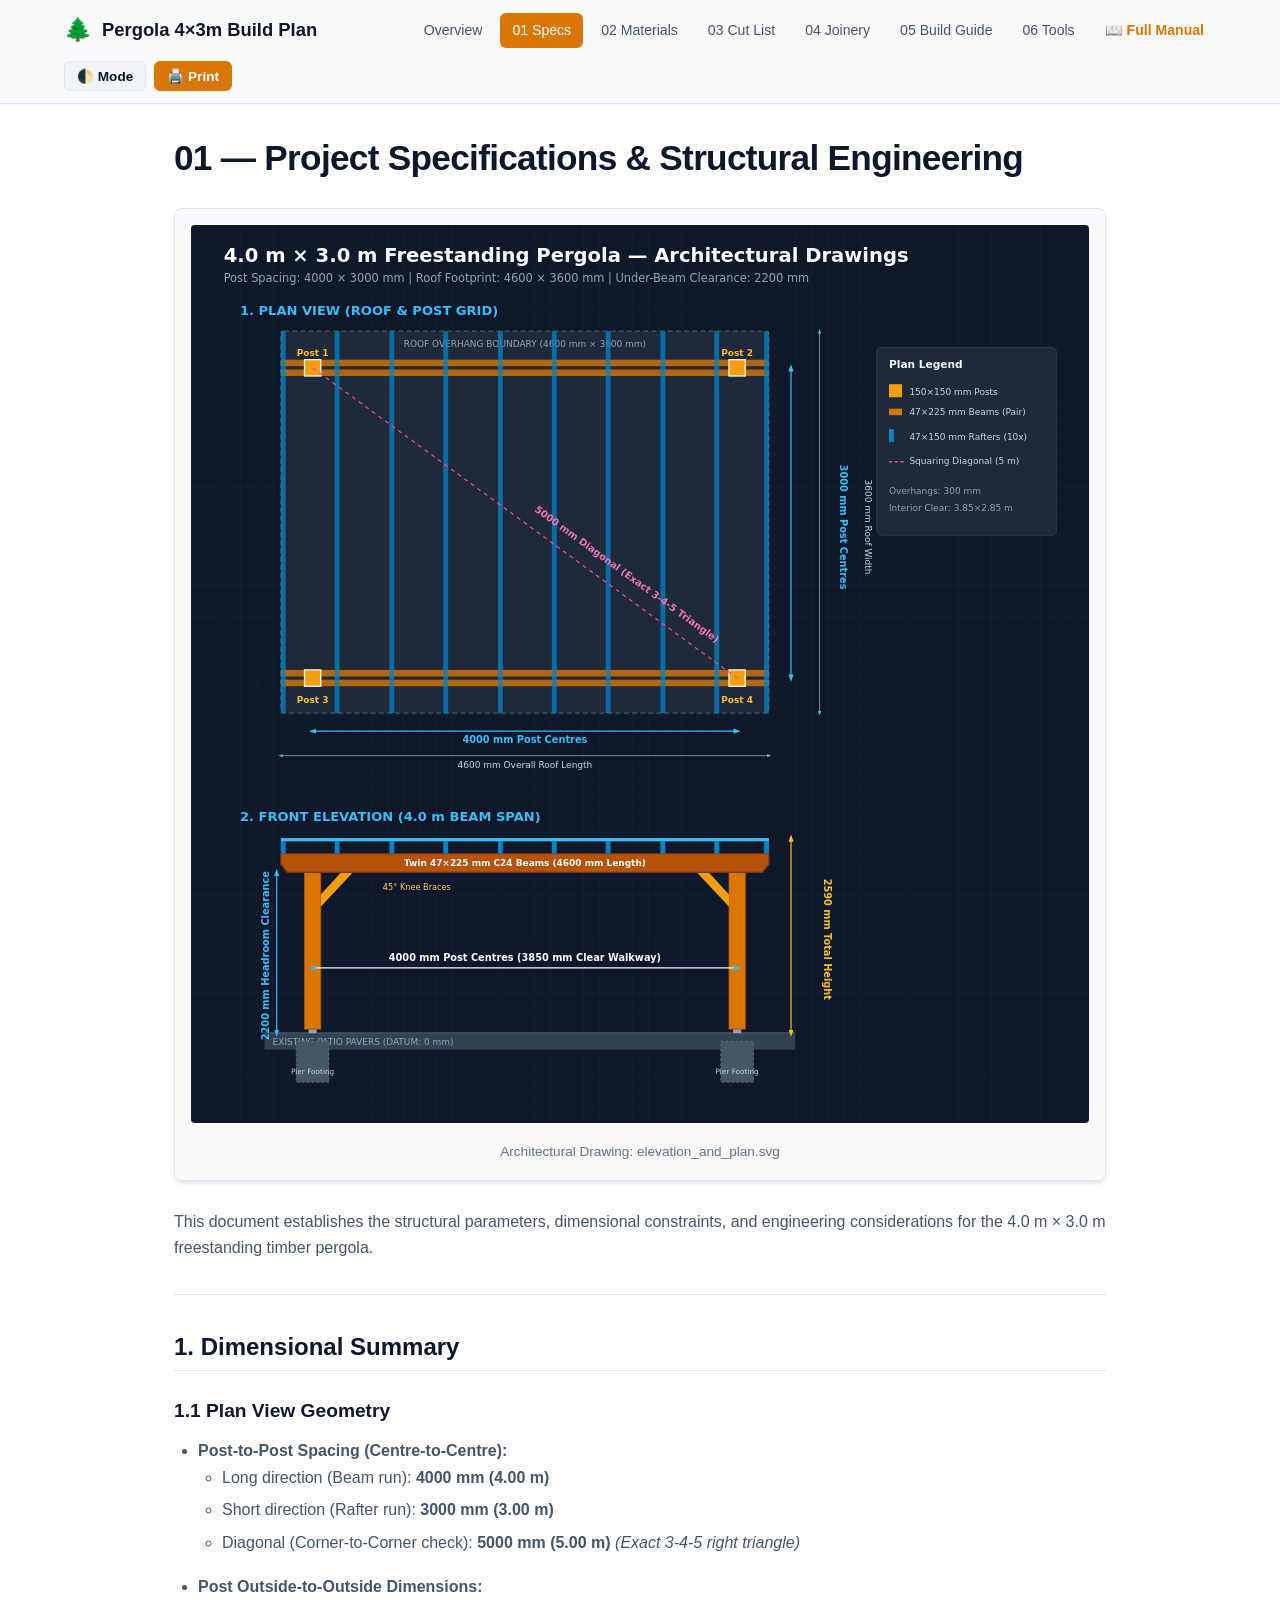
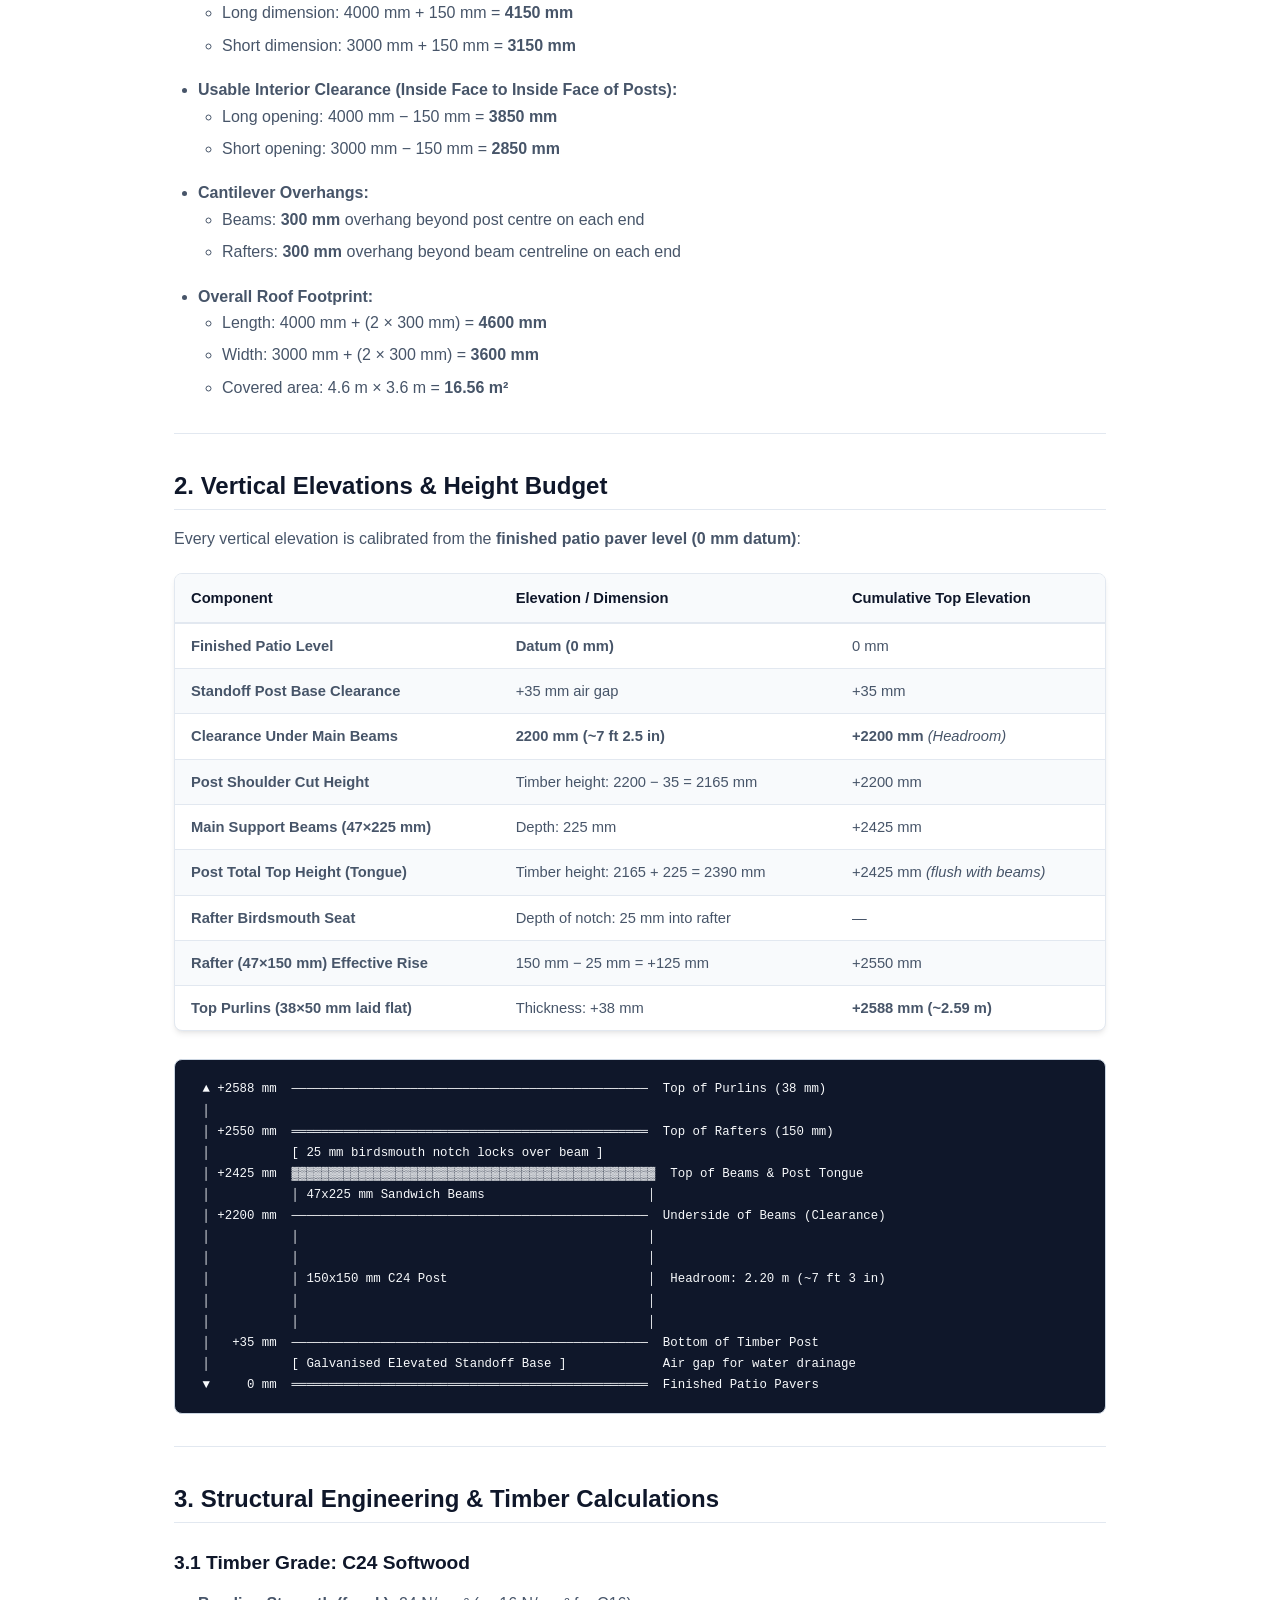
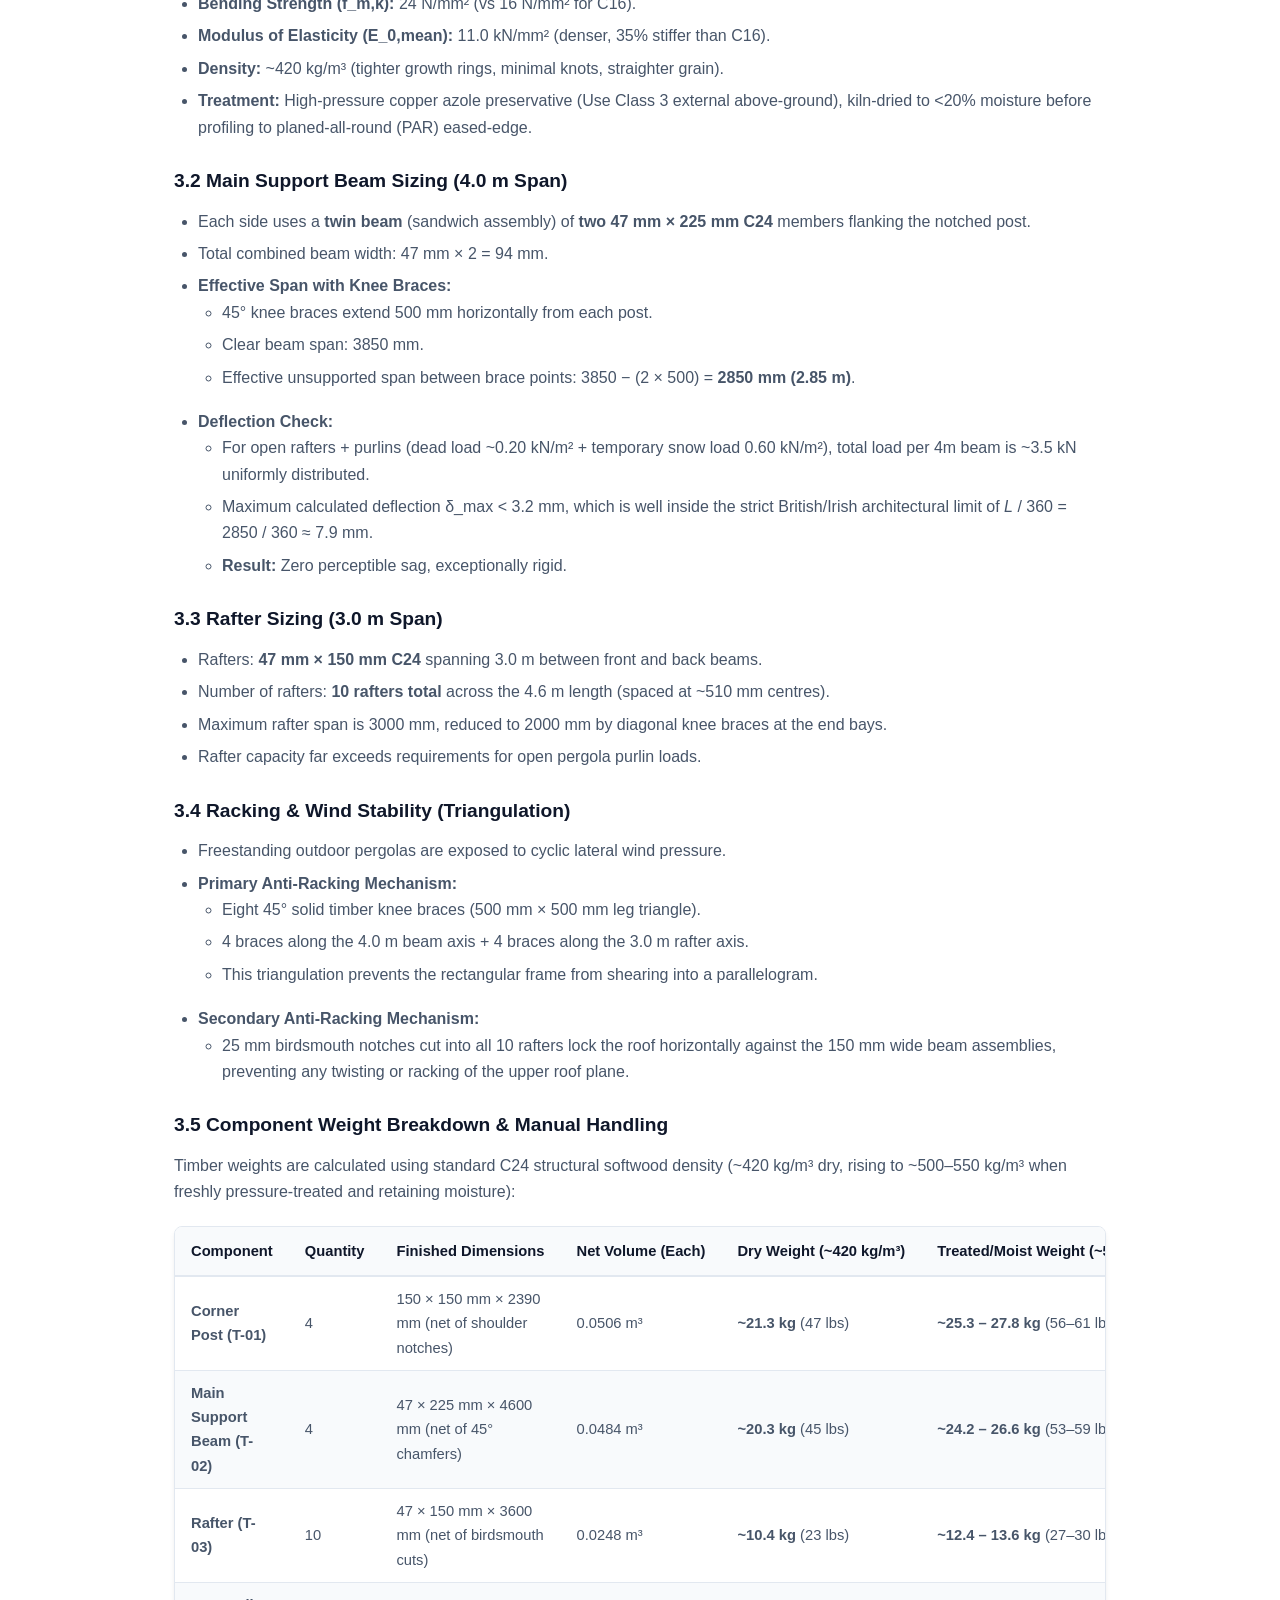
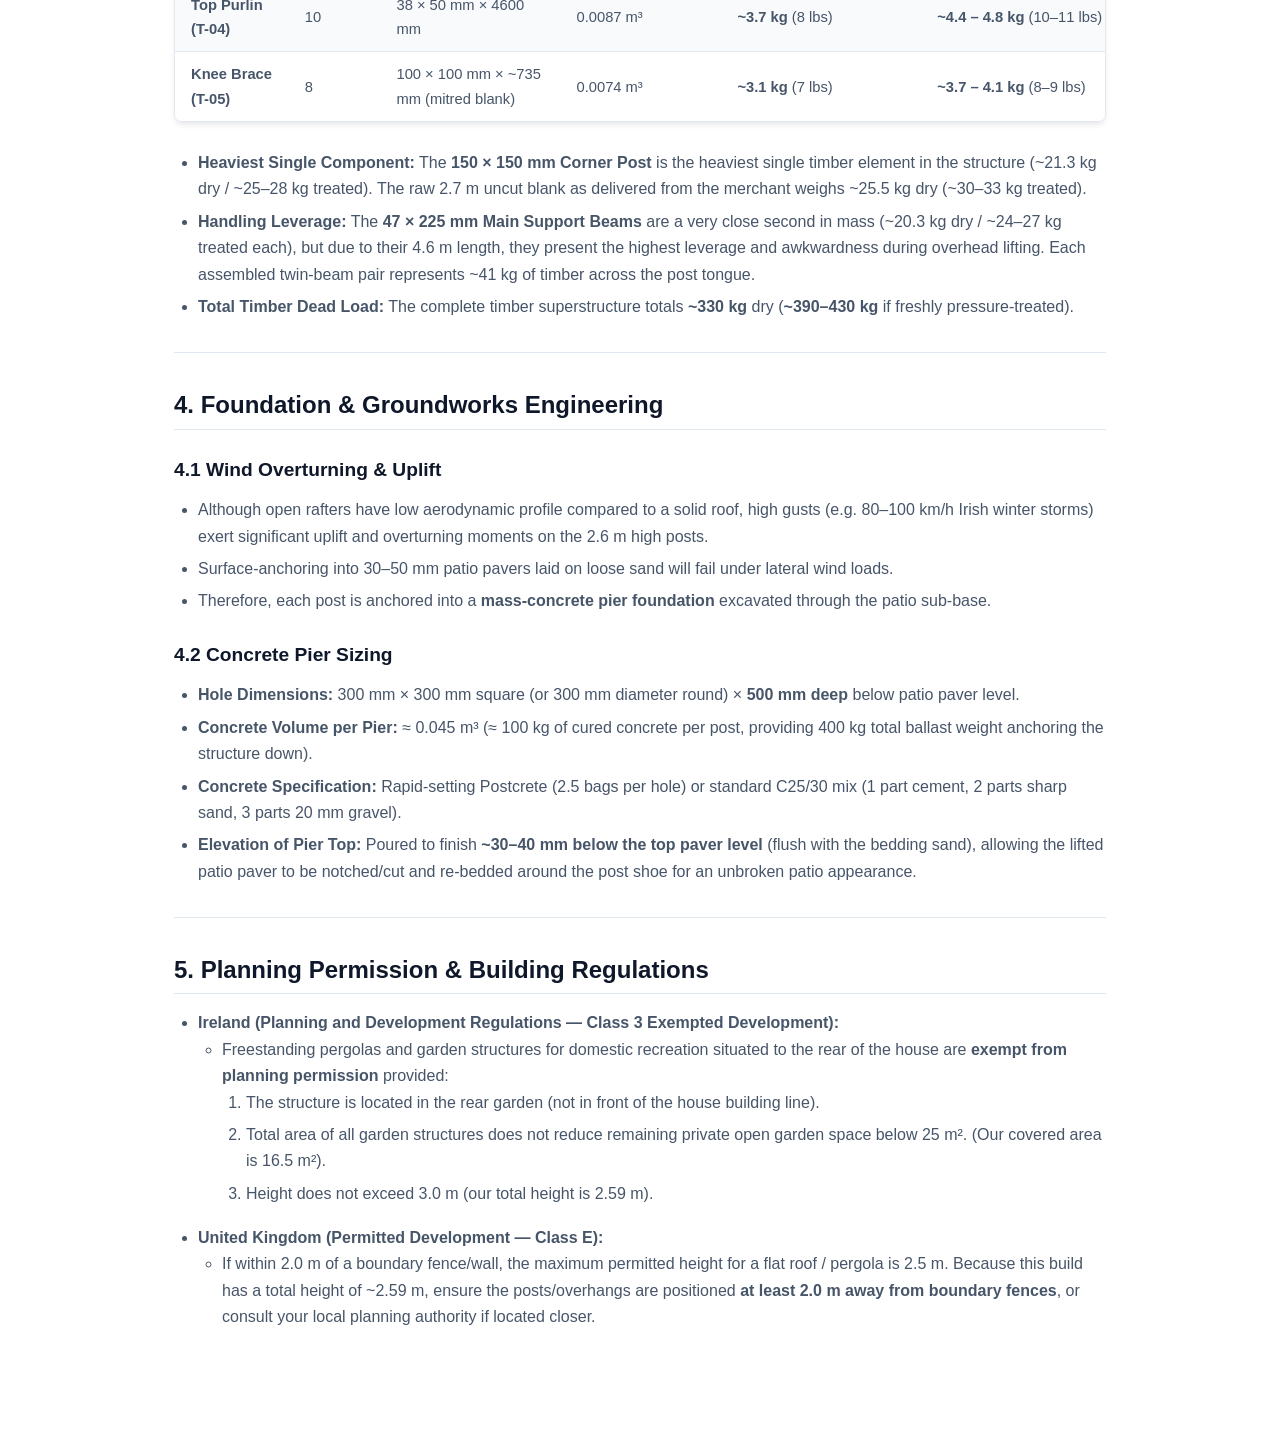
==== commit 63c36586: "feat(docs): add timber weight analysis and manual handling guidance Document component weights, dead" ====
--- a/01_PROJECT_SPECIFICATIONS.html
+++ b/01_PROJECT_SPECIFICATIONS.html
@@ -211,6 +211,78 @@
 </ul>
 </li>
 </ul>
+<h3>3.5 Component Weight Breakdown &amp; Manual Handling</h3>
+<p>Timber weights are calculated using standard C24 structural softwood density
+(~420 kg/m³ dry, rising to ~500–550 kg/m³ when freshly pressure-treated and
+retaining moisture):</p>
+<!-- markdownlint-disable MD013 -->
+<div class="table-wrapper"><table>
+<thead>
+<tr>
+<th style="text-align:left">Component</th>
+<th style="text-align:left">Quantity</th>
+<th style="text-align:left">Finished Dimensions</th>
+<th style="text-align:left">Net Volume (Each)</th>
+<th style="text-align:left">Dry Weight (~420 kg/m³)</th>
+<th style="text-align:left">Treated/Moist Weight (~500–550 kg/m³)</th>
+</tr>
+</thead>
+<tbody>
+<tr>
+<td style="text-align:left"><strong>Corner Post (T-01)</strong></td>
+<td style="text-align:left">4</td>
+<td style="text-align:left">150 × 150 mm × 2390 mm (net of shoulder notches)</td>
+<td style="text-align:left">0.0506 m³</td>
+<td style="text-align:left"><strong>~21.3 kg</strong> (47 lbs)</td>
+<td style="text-align:left"><strong>~25.3 – 27.8 kg</strong> (56–61 lbs)</td>
+</tr>
+<tr>
+<td style="text-align:left"><strong>Main Support Beam (T-02)</strong></td>
+<td style="text-align:left">4</td>
+<td style="text-align:left">47 × 225 mm × 4600 mm (net of 45° chamfers)</td>
+<td style="text-align:left">0.0484 m³</td>
+<td style="text-align:left"><strong>~20.3 kg</strong> (45 lbs)</td>
+<td style="text-align:left"><strong>~24.2 – 26.6 kg</strong> (53–59 lbs)</td>
+</tr>
+<tr>
+<td style="text-align:left"><strong>Rafter (T-03)</strong></td>
+<td style="text-align:left">10</td>
+<td style="text-align:left">47 × 150 mm × 3600 mm (net of birdsmouth cuts)</td>
+<td style="text-align:left">0.0248 m³</td>
+<td style="text-align:left"><strong>~10.4 kg</strong> (23 lbs)</td>
+<td style="text-align:left"><strong>~12.4 – 13.6 kg</strong> (27–30 lbs)</td>
+</tr>
+<tr>
+<td style="text-align:left"><strong>Top Purlin (T-04)</strong></td>
+<td style="text-align:left">10</td>
+<td style="text-align:left">38 × 50 mm × 4600 mm</td>
+<td style="text-align:left">0.0087 m³</td>
+<td style="text-align:left"><strong>~3.7 kg</strong> (8 lbs)</td>
+<td style="text-align:left"><strong>~4.4 – 4.8 kg</strong> (10–11 lbs)</td>
+</tr>
+<tr>
+<td style="text-align:left"><strong>Knee Brace (T-05)</strong></td>
+<td style="text-align:left">8</td>
+<td style="text-align:left">100 × 100 mm × ~735 mm (mitred blank)</td>
+<td style="text-align:left">0.0074 m³</td>
+<td style="text-align:left"><strong>~3.1 kg</strong> (7 lbs)</td>
+<td style="text-align:left"><strong>~3.7 – 4.1 kg</strong> (8–9 lbs)</td>
+</tr>
+</tbody>
+</table></div>
+<!-- markdownlint-enable MD013 -->
+<ul>
+<li><strong>Heaviest Single Component:</strong> The <strong>150 × 150 mm Corner Post</strong> is the heaviest
+single timber element in the structure (~21.3 kg dry / ~25–28 kg treated).
+The raw 2.7 m uncut blank as delivered from the merchant weighs ~25.5 kg dry
+(~30–33 kg treated).</li>
+<li><strong>Handling Leverage:</strong> The <strong>47 × 225 mm Main Support Beams</strong> are a very close
+second in mass (~20.3 kg dry / ~24–27 kg treated each), but due to their 4.6 m
+length, they present the highest leverage and awkwardness during overhead lifting.
+Each assembled twin-beam pair represents ~41 kg of timber across the post tongue.</li>
+<li><strong>Total Timber Dead Load:</strong> The complete timber superstructure totals
+<strong>~330 kg</strong> dry (<strong>~390–430 kg</strong> if freshly pressure-treated).</li>
+</ul>
 <hr />
 <h2>4. Foundation &amp; Groundworks Engineering</h2>
 <h3>4.1 Wind Overturning &amp; Uplift</h3>
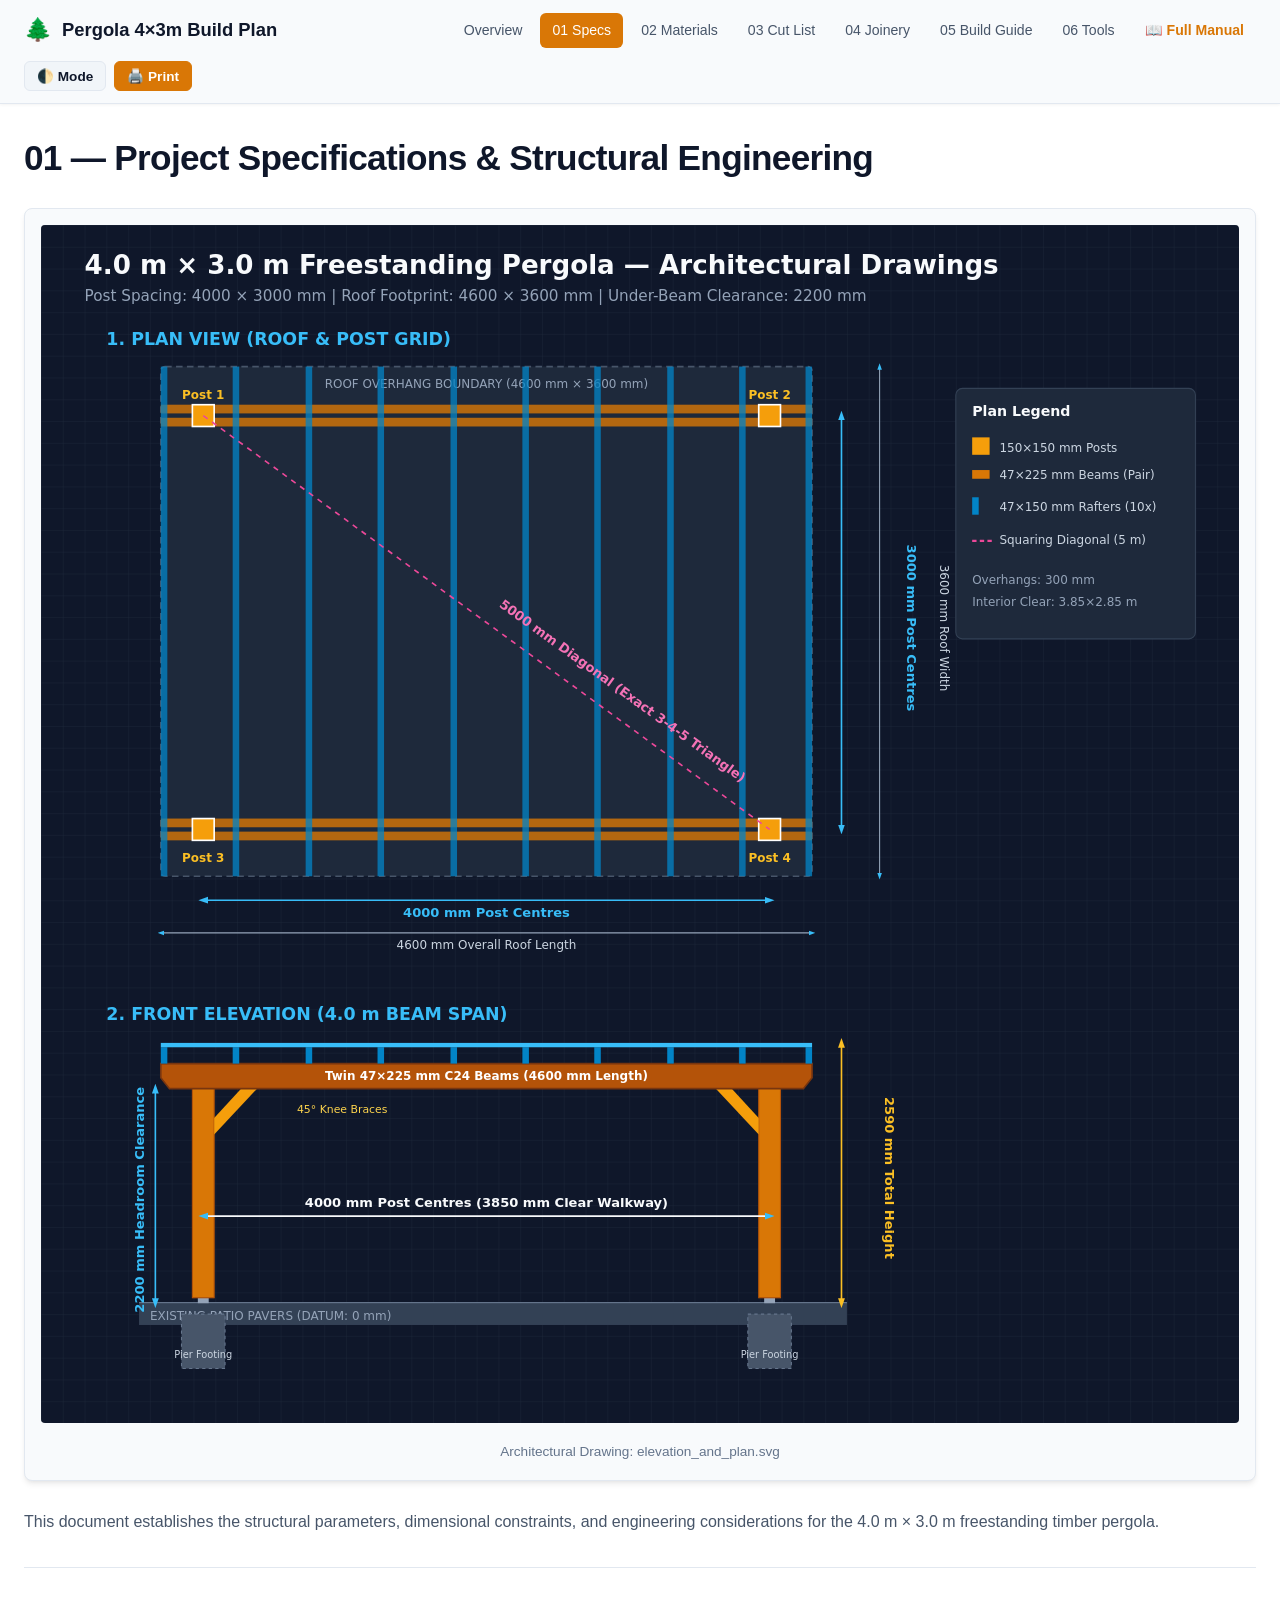
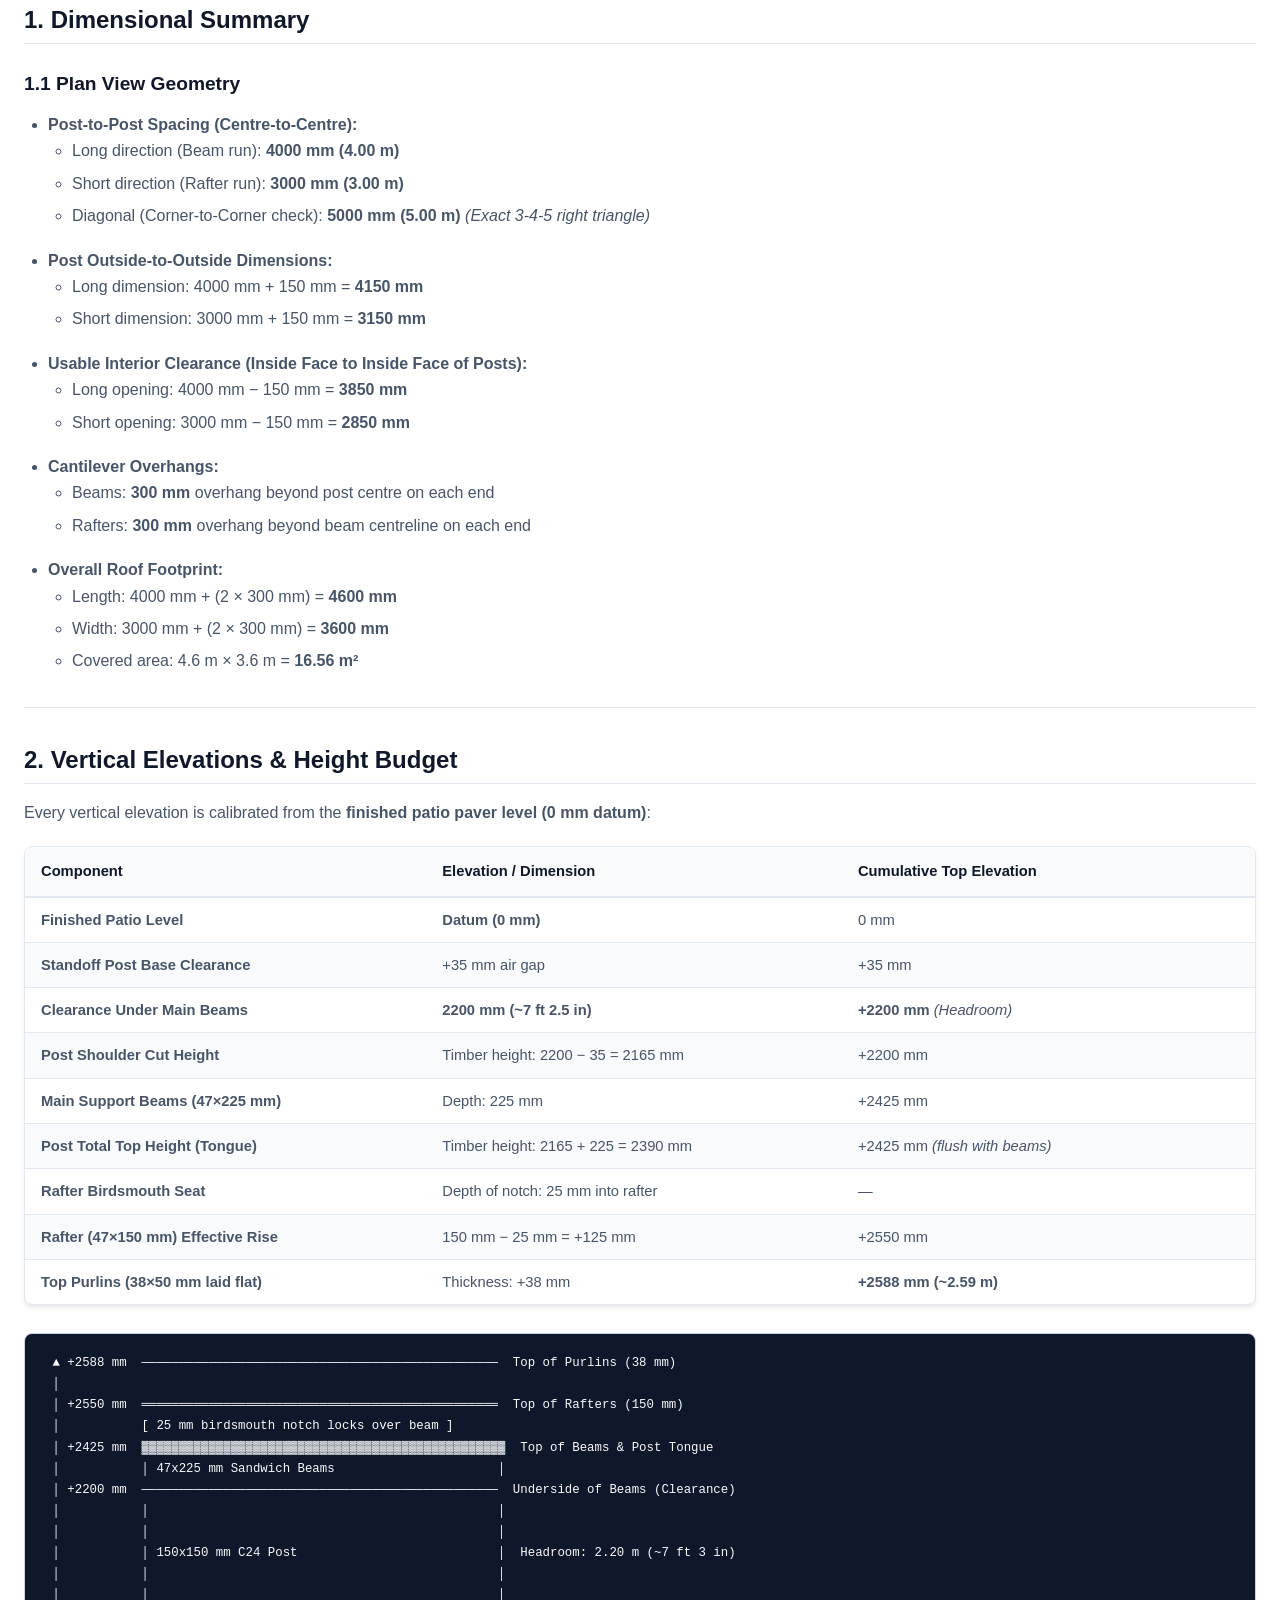
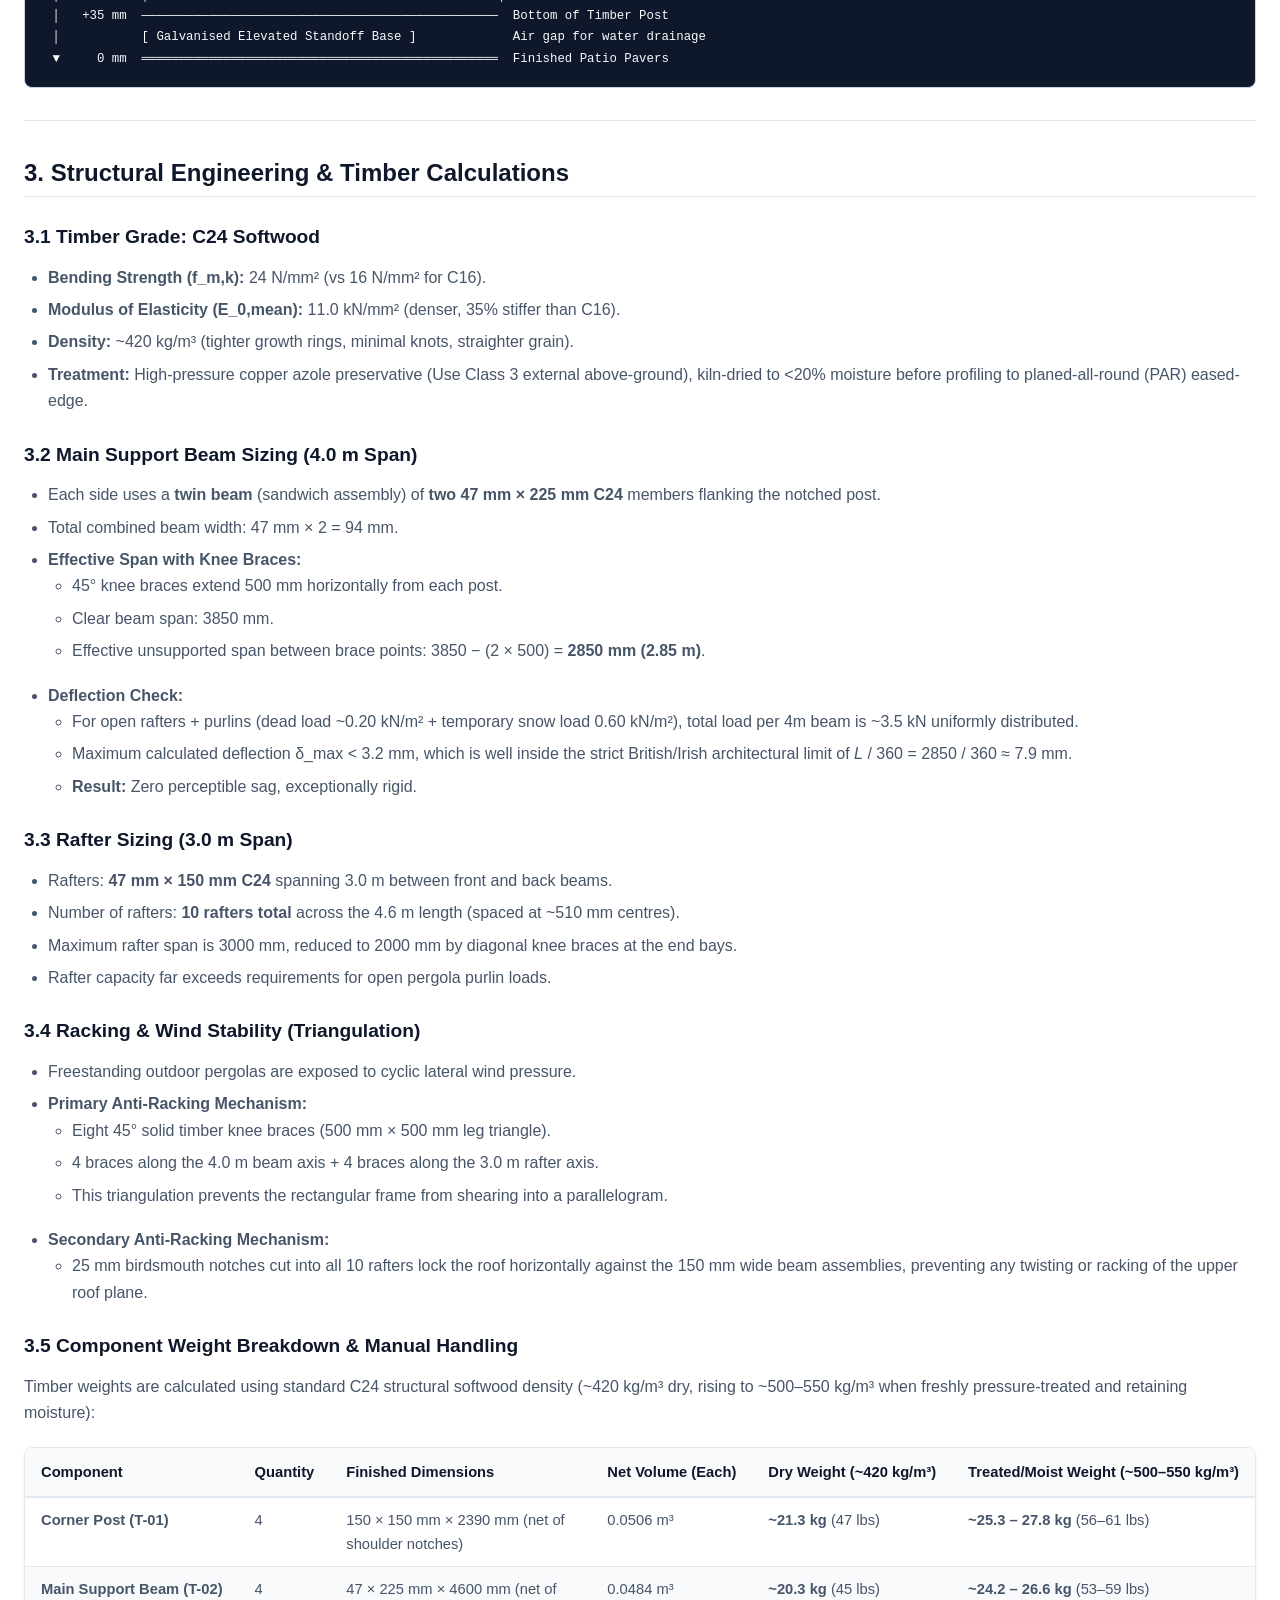
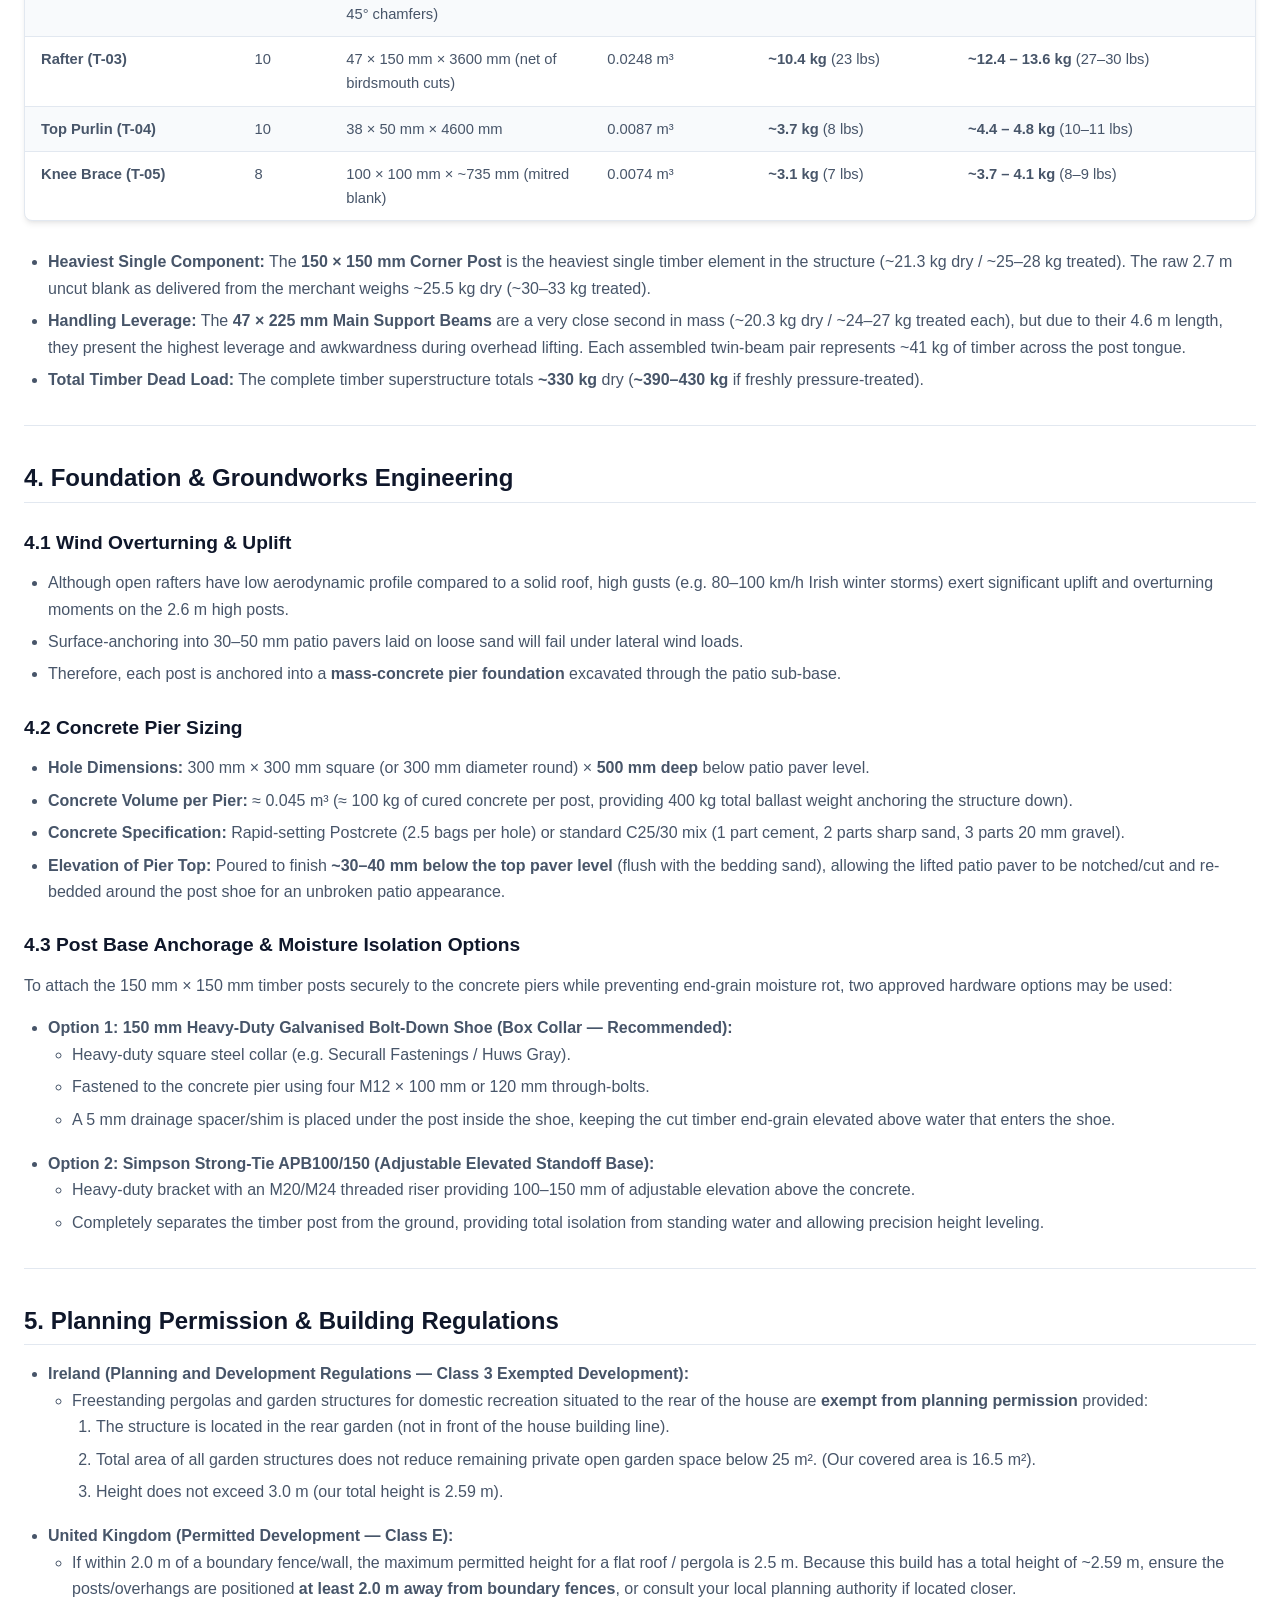
==== commit d39e7d09: "feat(docs): document post base options and supplier links Add detailed specifications and merchant l" ====
--- a/01_PROJECT_SPECIFICATIONS.html
+++ b/01_PROJECT_SPECIFICATIONS.html
@@ -306,6 +306,27 @@
 (flush with the bedding sand), allowing the lifted patio paver to be notched/cut
 and re-bedded around the post shoe for an unbroken patio appearance.</li>
 </ul>
+<h3>4.3 Post Base Anchorage &amp; Moisture Isolation Options</h3>
+<p>To attach the 150 mm × 150 mm timber posts securely to the concrete piers while
+preventing end-grain moisture rot, two approved hardware options may be used:</p>
+<ul>
+<li><strong>Option 1: 150 mm Heavy-Duty Galvanised Bolt-Down Shoe (Box Collar — Recommended):</strong>
+<ul>
+<li>Heavy-duty square steel collar (e.g. Securall Fastenings / Huws Gray).</li>
+<li>Fastened to the concrete pier using four M12 × 100 mm or 120 mm through-bolts.</li>
+<li>A 5 mm drainage spacer/shim is placed under the post inside the shoe, keeping
+the cut timber end-grain elevated above water that enters the shoe.</li>
+</ul>
+</li>
+<li><strong>Option 2: Simpson Strong-Tie APB100/150 (Adjustable Elevated Standoff Base):</strong>
+<ul>
+<li>Heavy-duty bracket with an M20/M24 threaded riser providing 100–150 mm of
+adjustable elevation above the concrete.</li>
+<li>Completely separates the timber post from the ground, providing total
+isolation from standing water and allowing precision height leveling.</li>
+</ul>
+</li>
+</ul>
 <hr />
 <h2>5. Planning Permission &amp; Building Regulations</h2>
 <ul>
--- a/css/styles.css
+++ b/css/styles.css
@@ -66,7 +66,7 @@
 }
 
 .header-container {
-  max-width: 1200px;
+  max-width: 1320px;
   margin: 0 auto;
   padding: 12px 24px;
   display: flex;
@@ -157,7 +157,7 @@
 
 /* Main Layout */
 .page-container {
-  max-width: 980px;
+  max-width: 1320px;
   margin: 32px auto;
   padding: 0 24px;
 }
@@ -230,6 +230,7 @@
   border-radius: 8px;
   box-shadow: var(--card-shadow);
   background: var(--bg-primary);
+  -webkit-overflow-scrolling: touch;
 }
 
 table {
@@ -246,12 +247,25 @@
   padding: 12px 16px;
   border-bottom: 2px solid var(--border);
   white-space: nowrap;
+  vertical-align: bottom;
 }
 
 tbody td {
   padding: 10px 16px;
   border-bottom: 1px solid var(--border);
   color: var(--text-secondary);
+  vertical-align: top;
+}
+
+/* Prevent ID and component reference codes from wrapping into narrow slivers */
+tbody td:first-child,
+thead th:first-child {
+  white-space: nowrap;
+}
+
+/* Ensure descriptive notes / feature details maintain generous reading width */
+tbody td:last-child {
+  min-width: 280px;
 }
 
 tbody tr:last-child td {
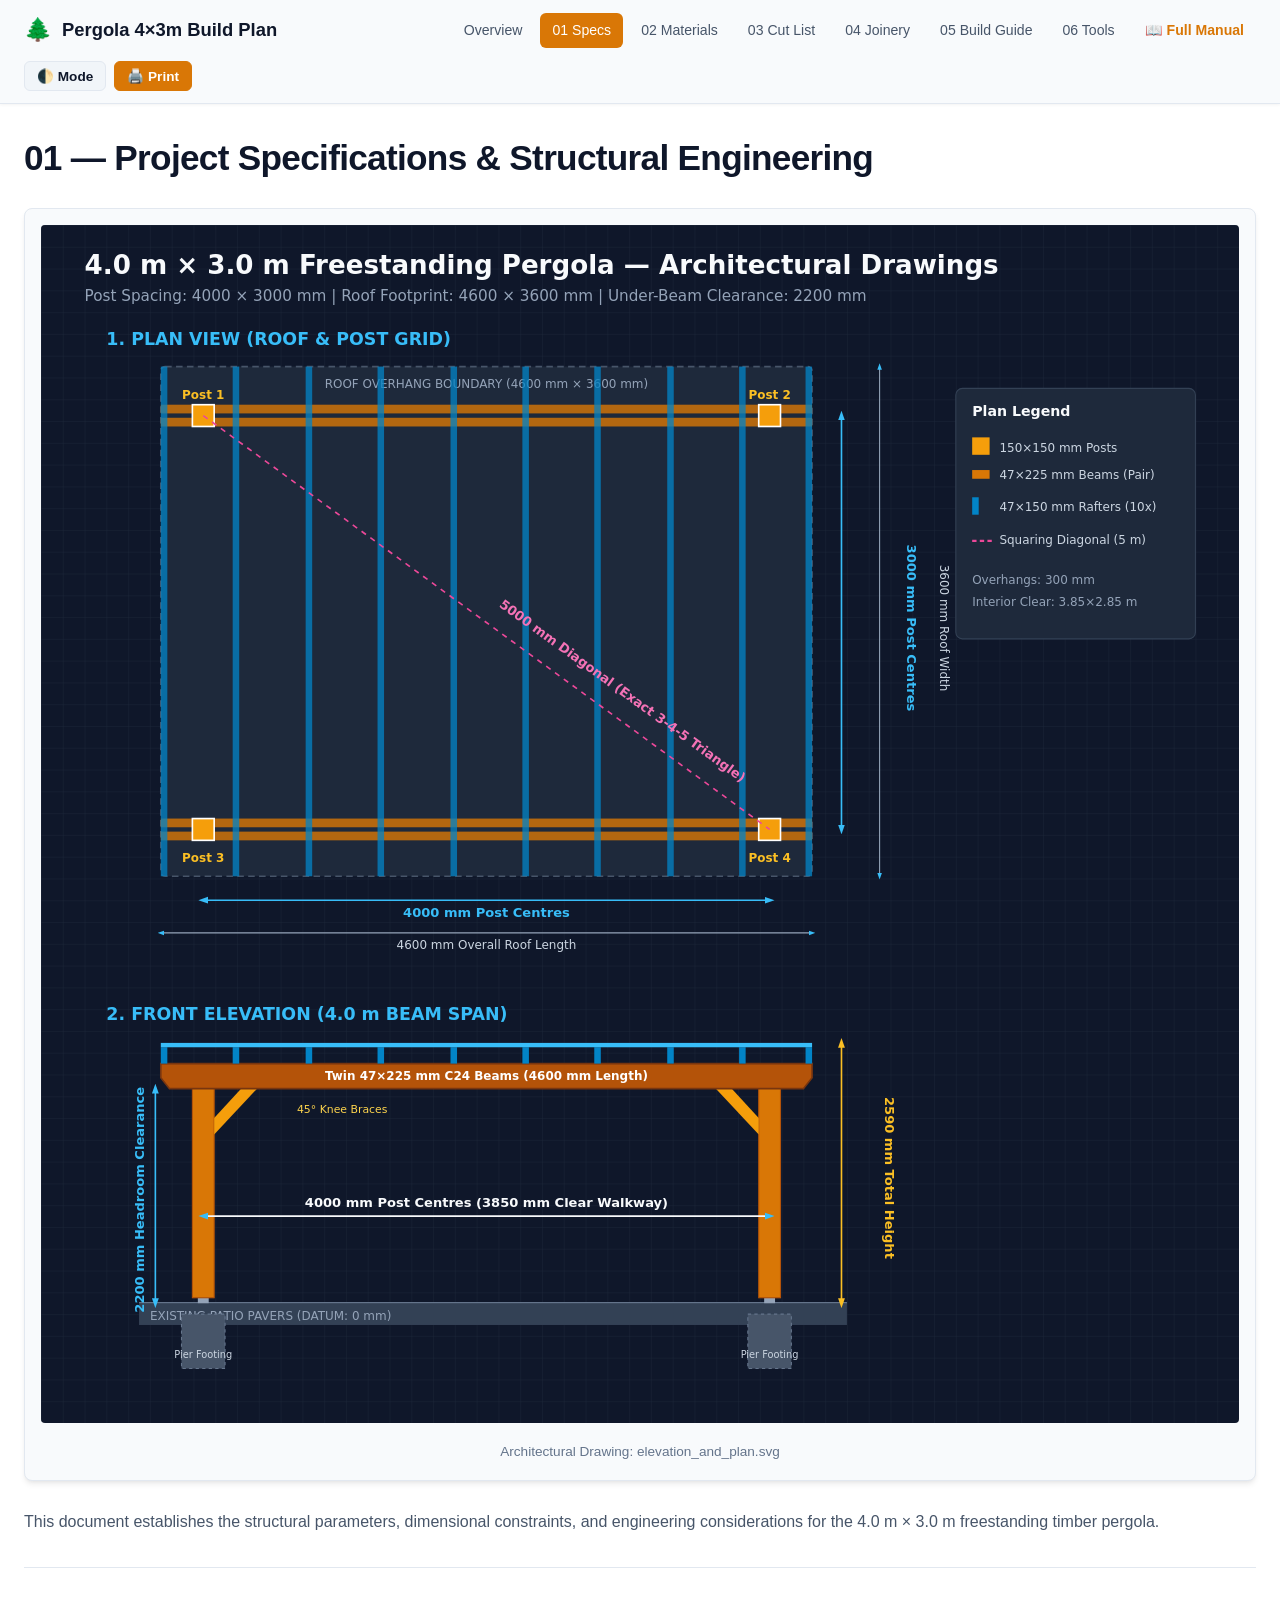
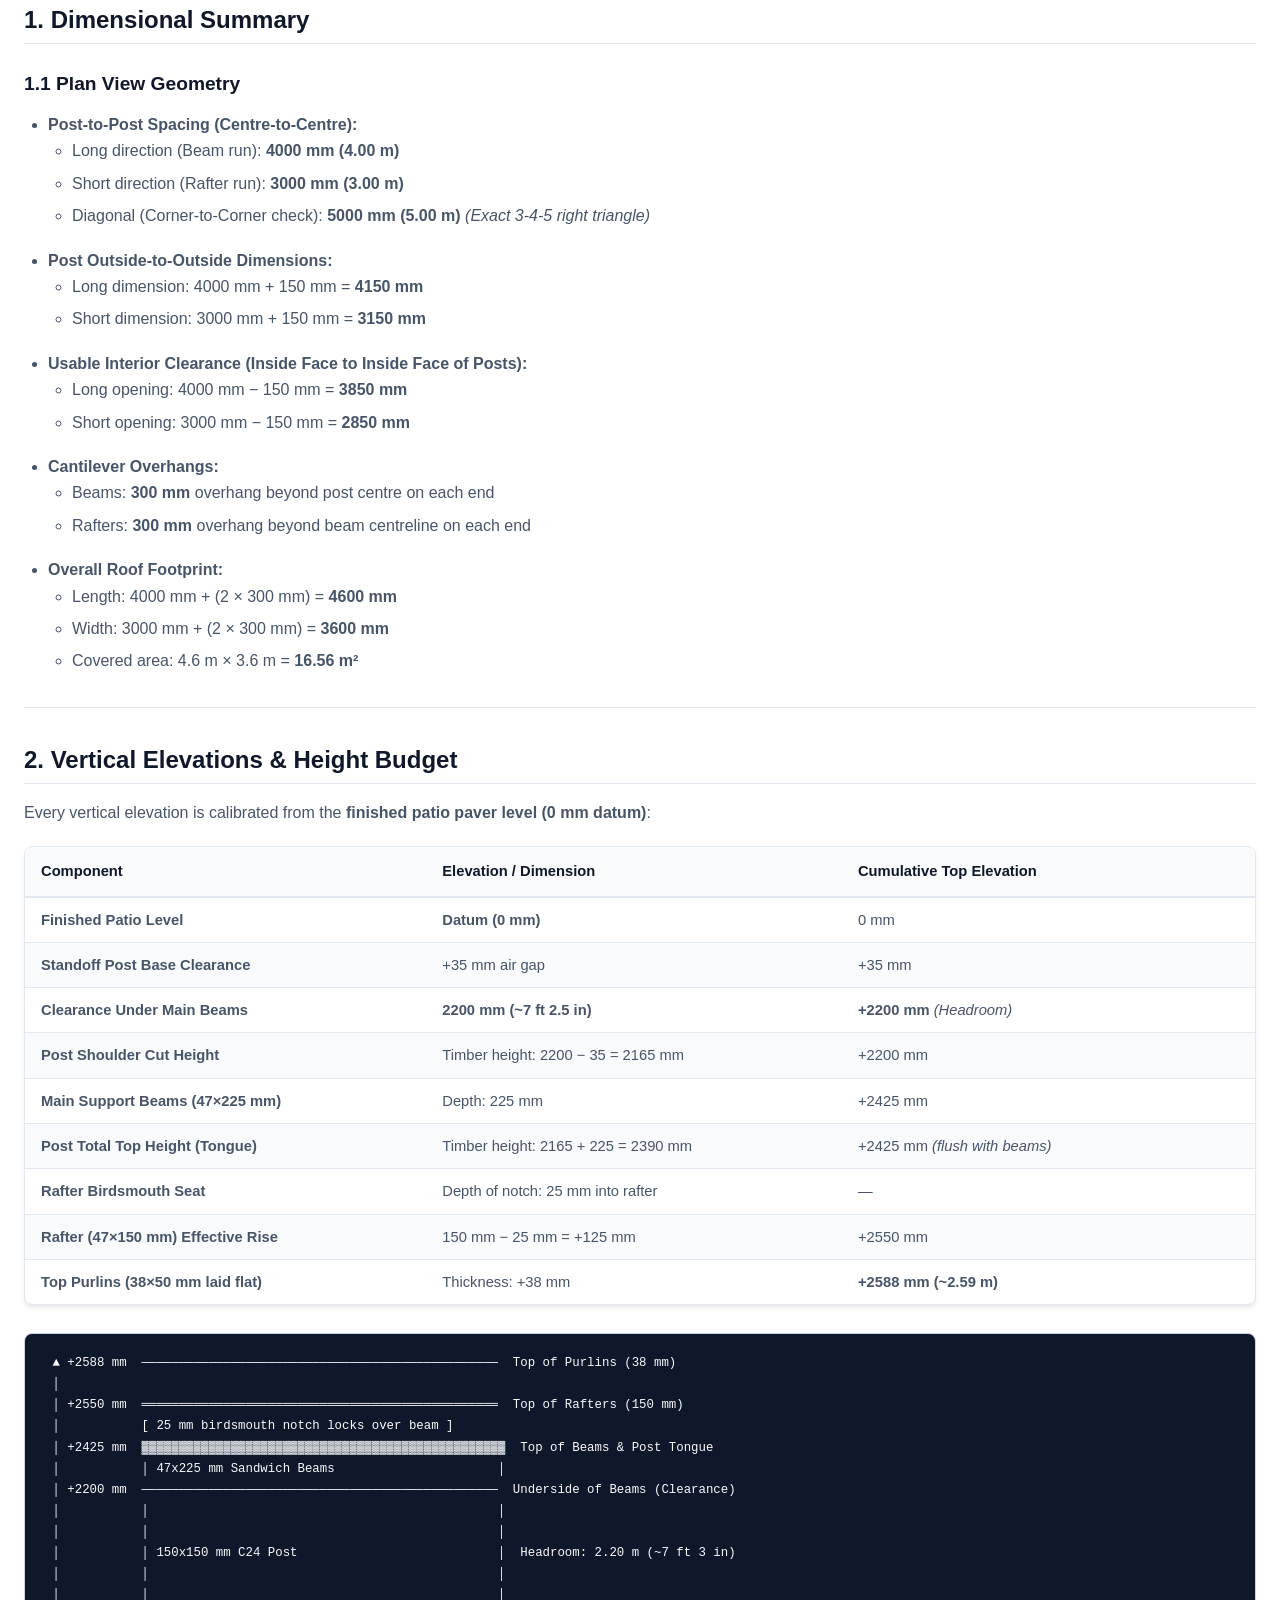
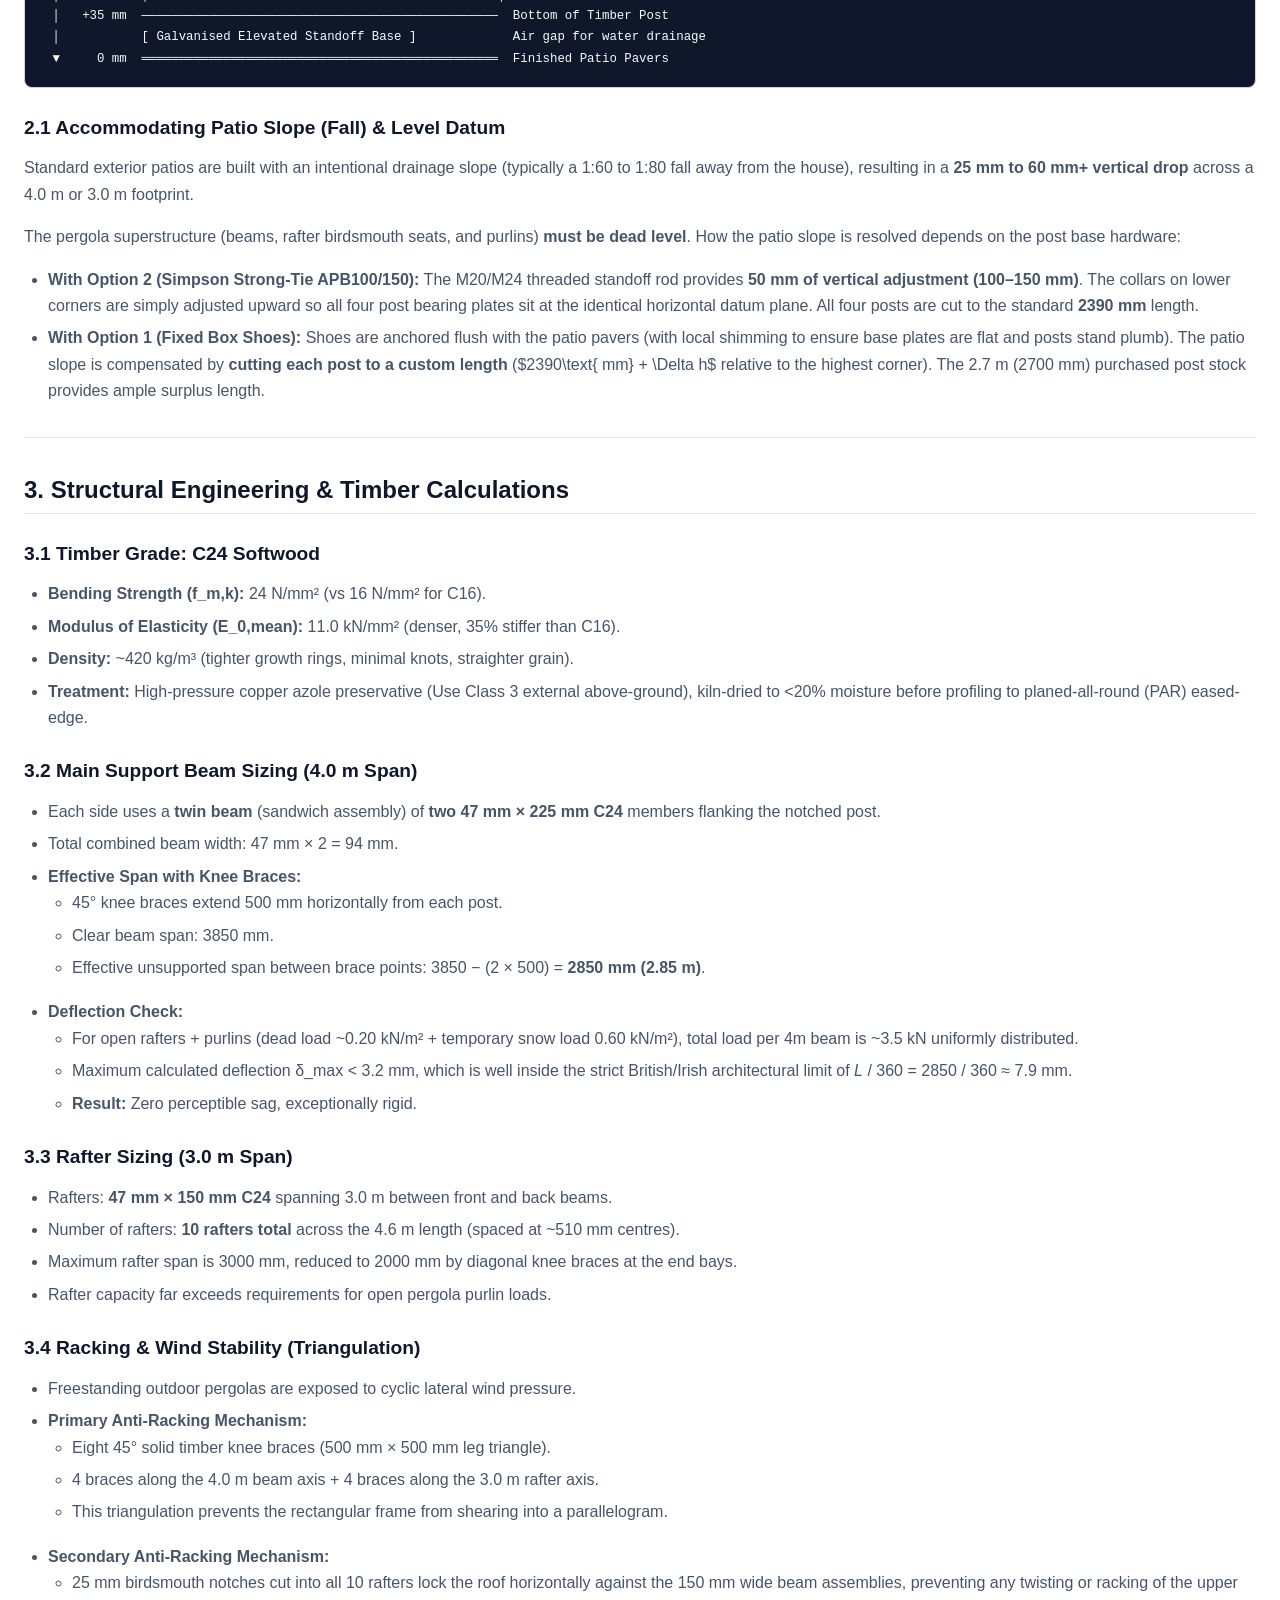
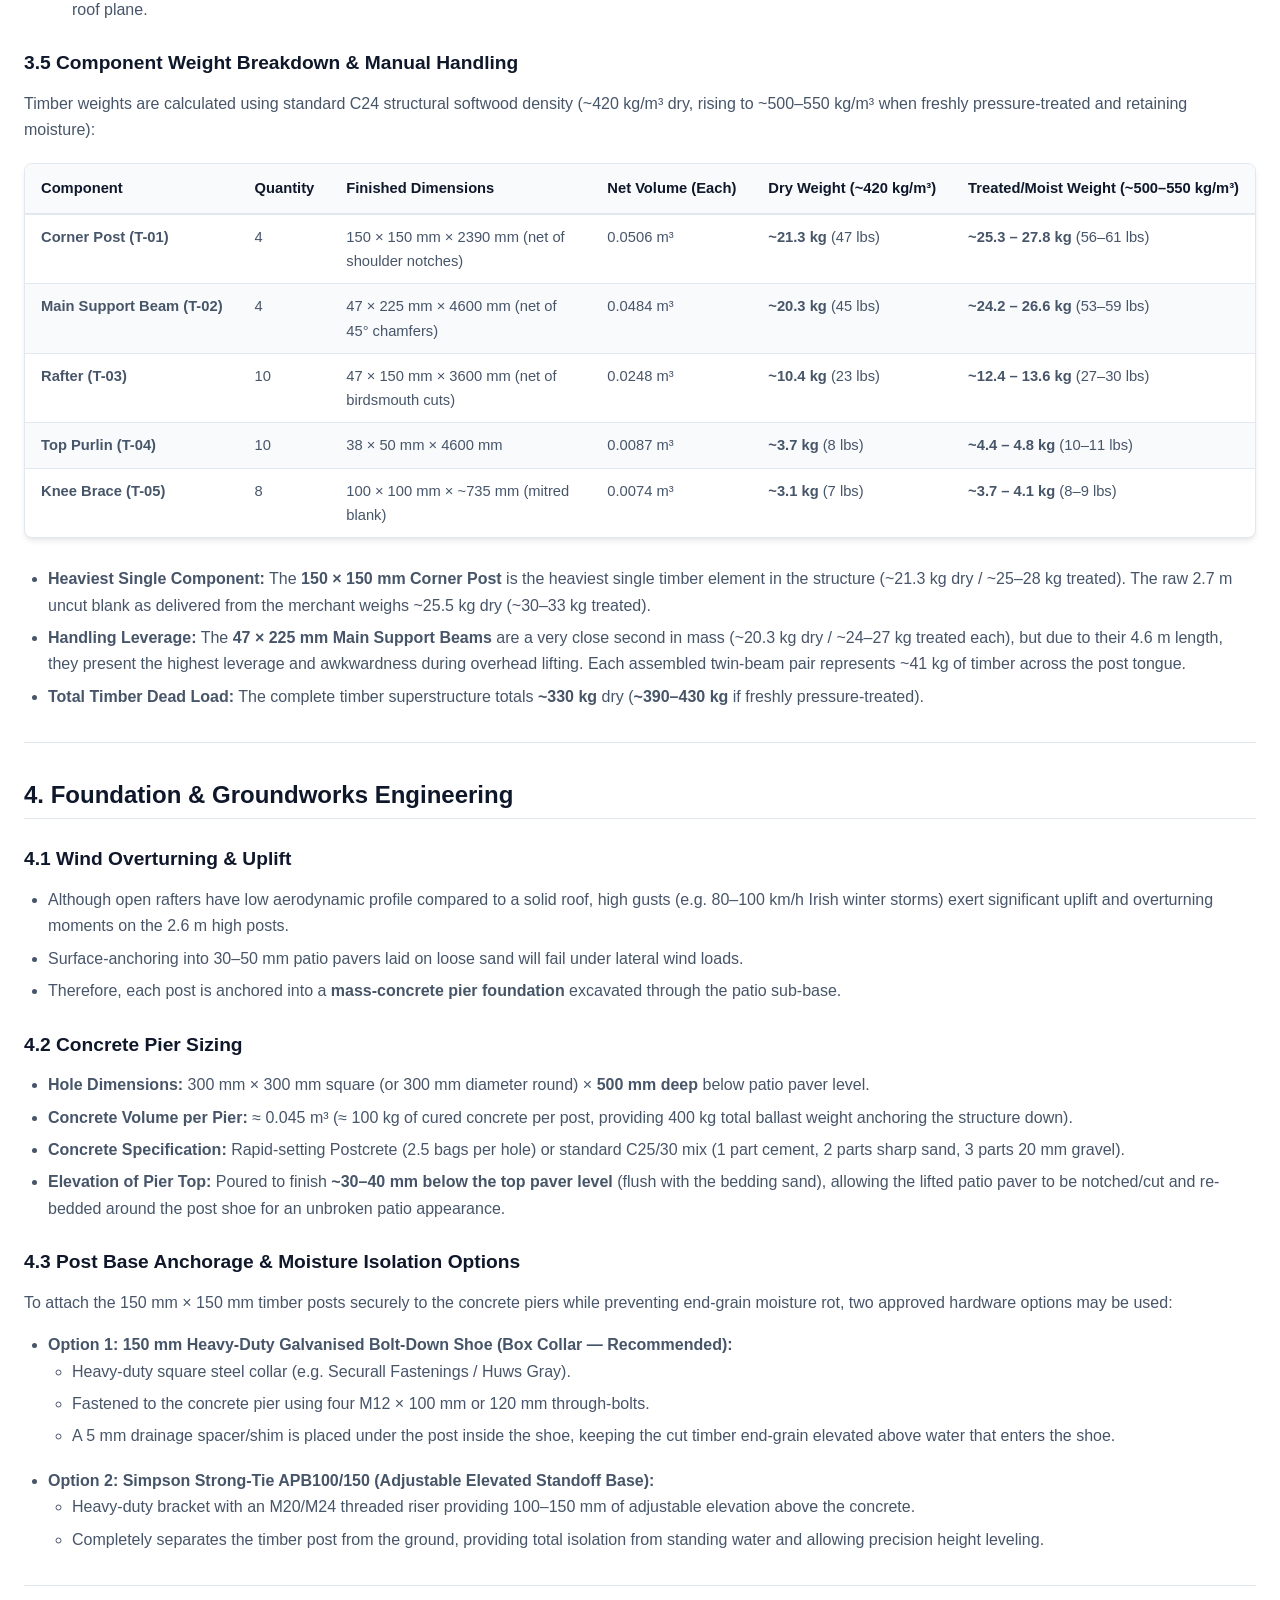
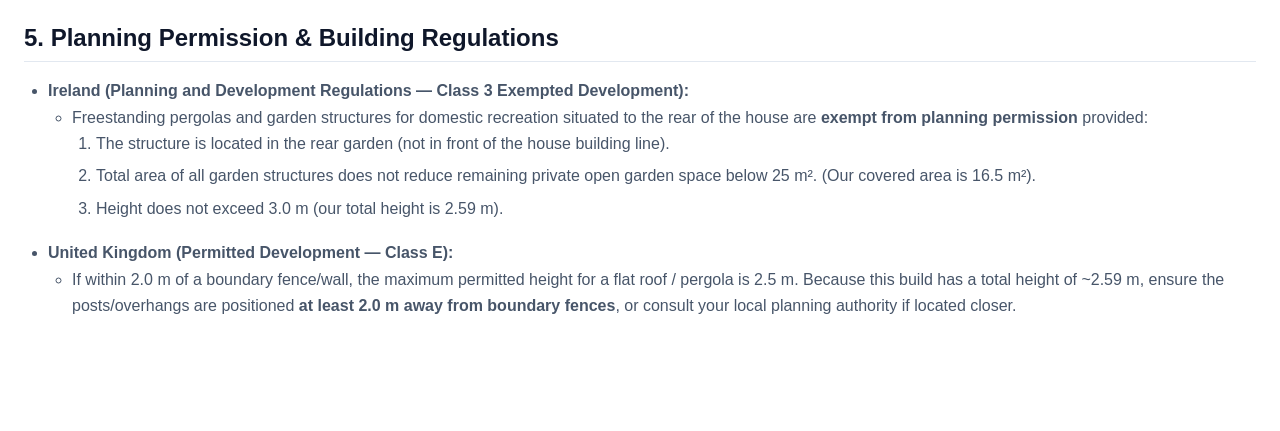
==== commit f8887e4d: "docs(plan): add patio slope leveling guide and post height adjustment procedures" ====
--- a/01_PROJECT_SPECIFICATIONS.html
+++ b/01_PROJECT_SPECIFICATIONS.html
@@ -153,6 +153,24 @@
  │           [ Galvanised Elevated Standoff Base ]             Air gap for water drainage
  ▼     0 mm  ════════════════════════════════════════════════  Finished Patio Pavers
 </code></pre>
+<h3>2.1 Accommodating Patio Slope (Fall) &amp; Level Datum</h3>
+<p>Standard exterior patios are built with an intentional drainage slope (typically
+a 1:60 to 1:80 fall away from the house), resulting in a <strong>25 mm to 60 mm+
+vertical drop</strong> across a 4.0 m or 3.0 m footprint.</p>
+<p>The pergola superstructure (beams, rafter birdsmouth seats, and purlins) <strong>must
+be dead level</strong>. How the patio slope is resolved depends on the post base hardware:</p>
+<ul>
+<li><strong>With Option 2 (Simpson Strong-Tie APB100/150):</strong> The M20/M24 threaded standoff
+rod provides <strong>50 mm of vertical adjustment (100–150 mm)</strong>. The collars on lower
+corners are simply adjusted upward so all four post bearing plates sit at the
+identical horizontal datum plane. All four posts are cut to the standard
+<strong>2390 mm</strong> length.</li>
+<li><strong>With Option 1 (Fixed Box Shoes):</strong> Shoes are anchored flush with the patio
+pavers (with local shimming to ensure base plates are flat and posts stand plumb).
+The patio slope is compensated by <strong>cutting each post to a custom length</strong>
+($2390\text{ mm} + \Delta h$ relative to the highest corner). The 2.7 m (2700 mm)
+purchased post stock provides ample surplus length.</li>
+</ul>
 <hr />
 <h2>3. Structural Engineering &amp; Timber Calculations</h2>
 <h3>3.1 Timber Grade: C24 Softwood</h3>
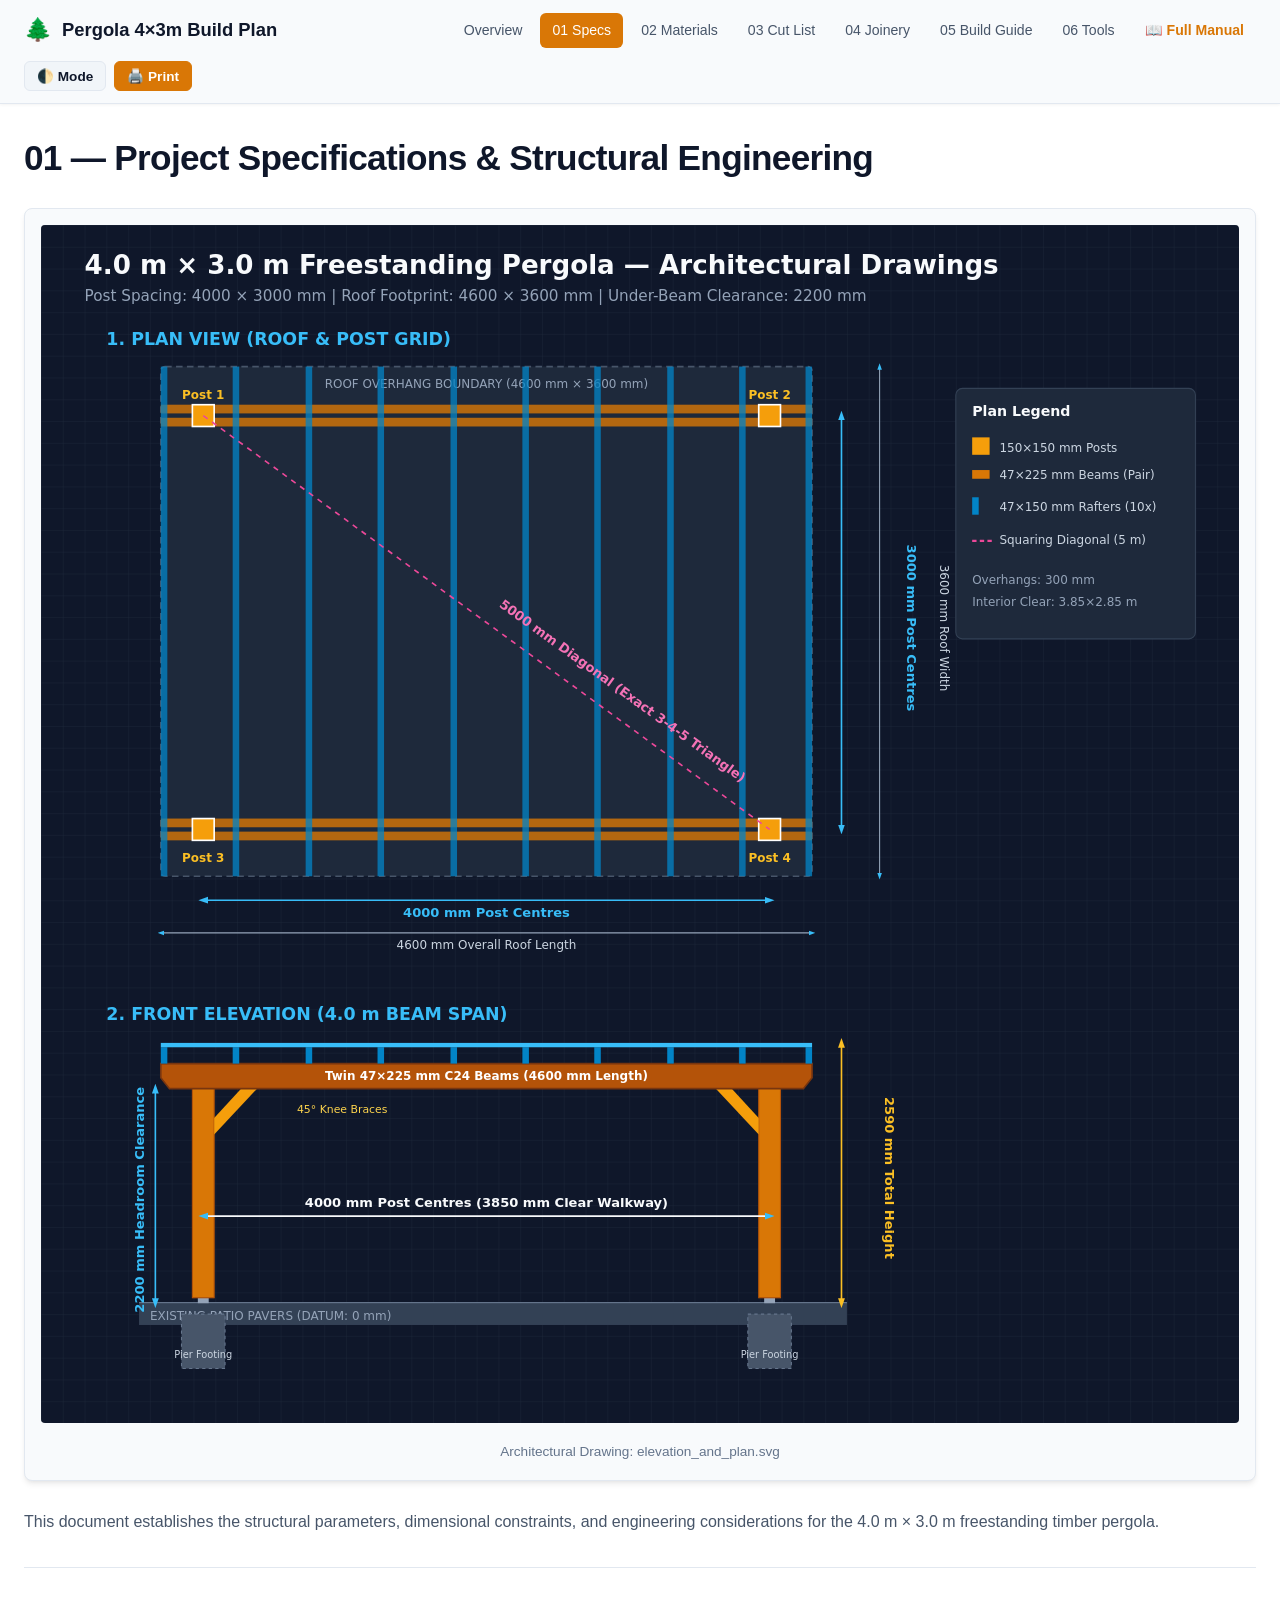
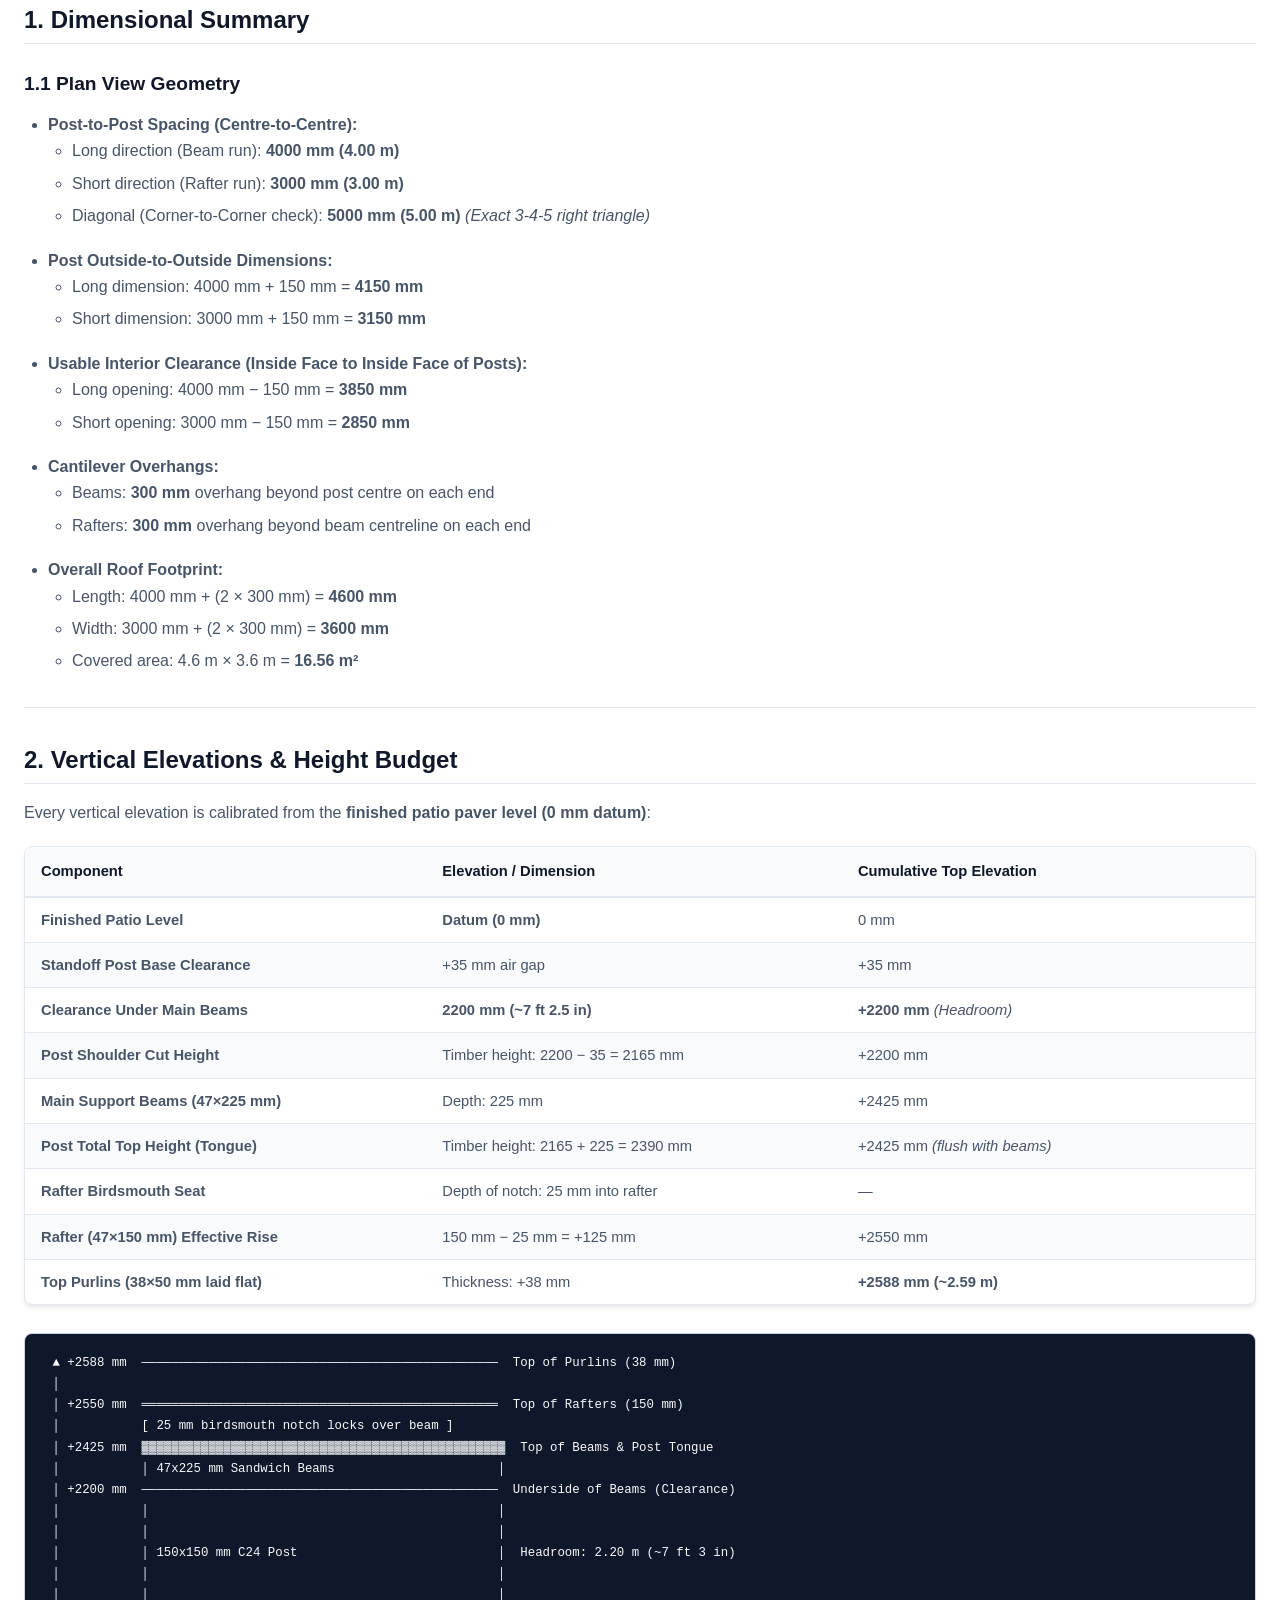
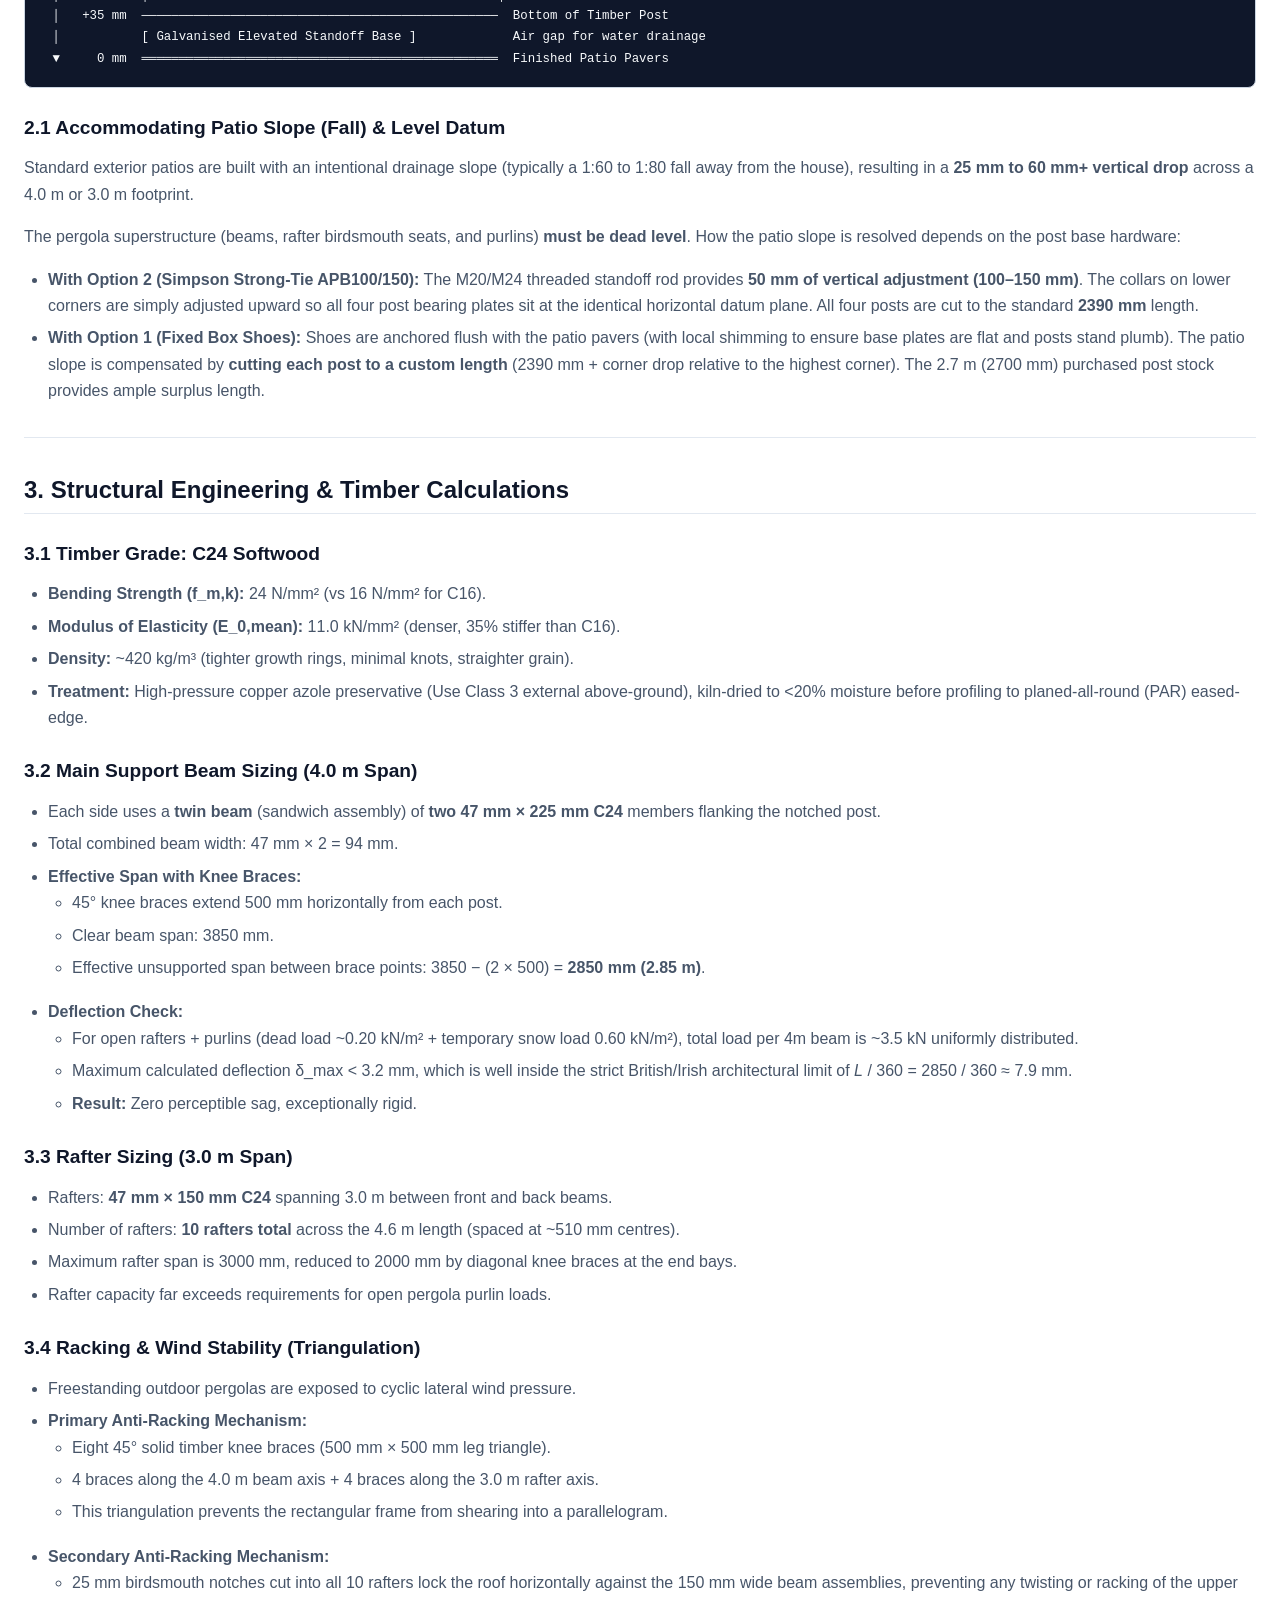
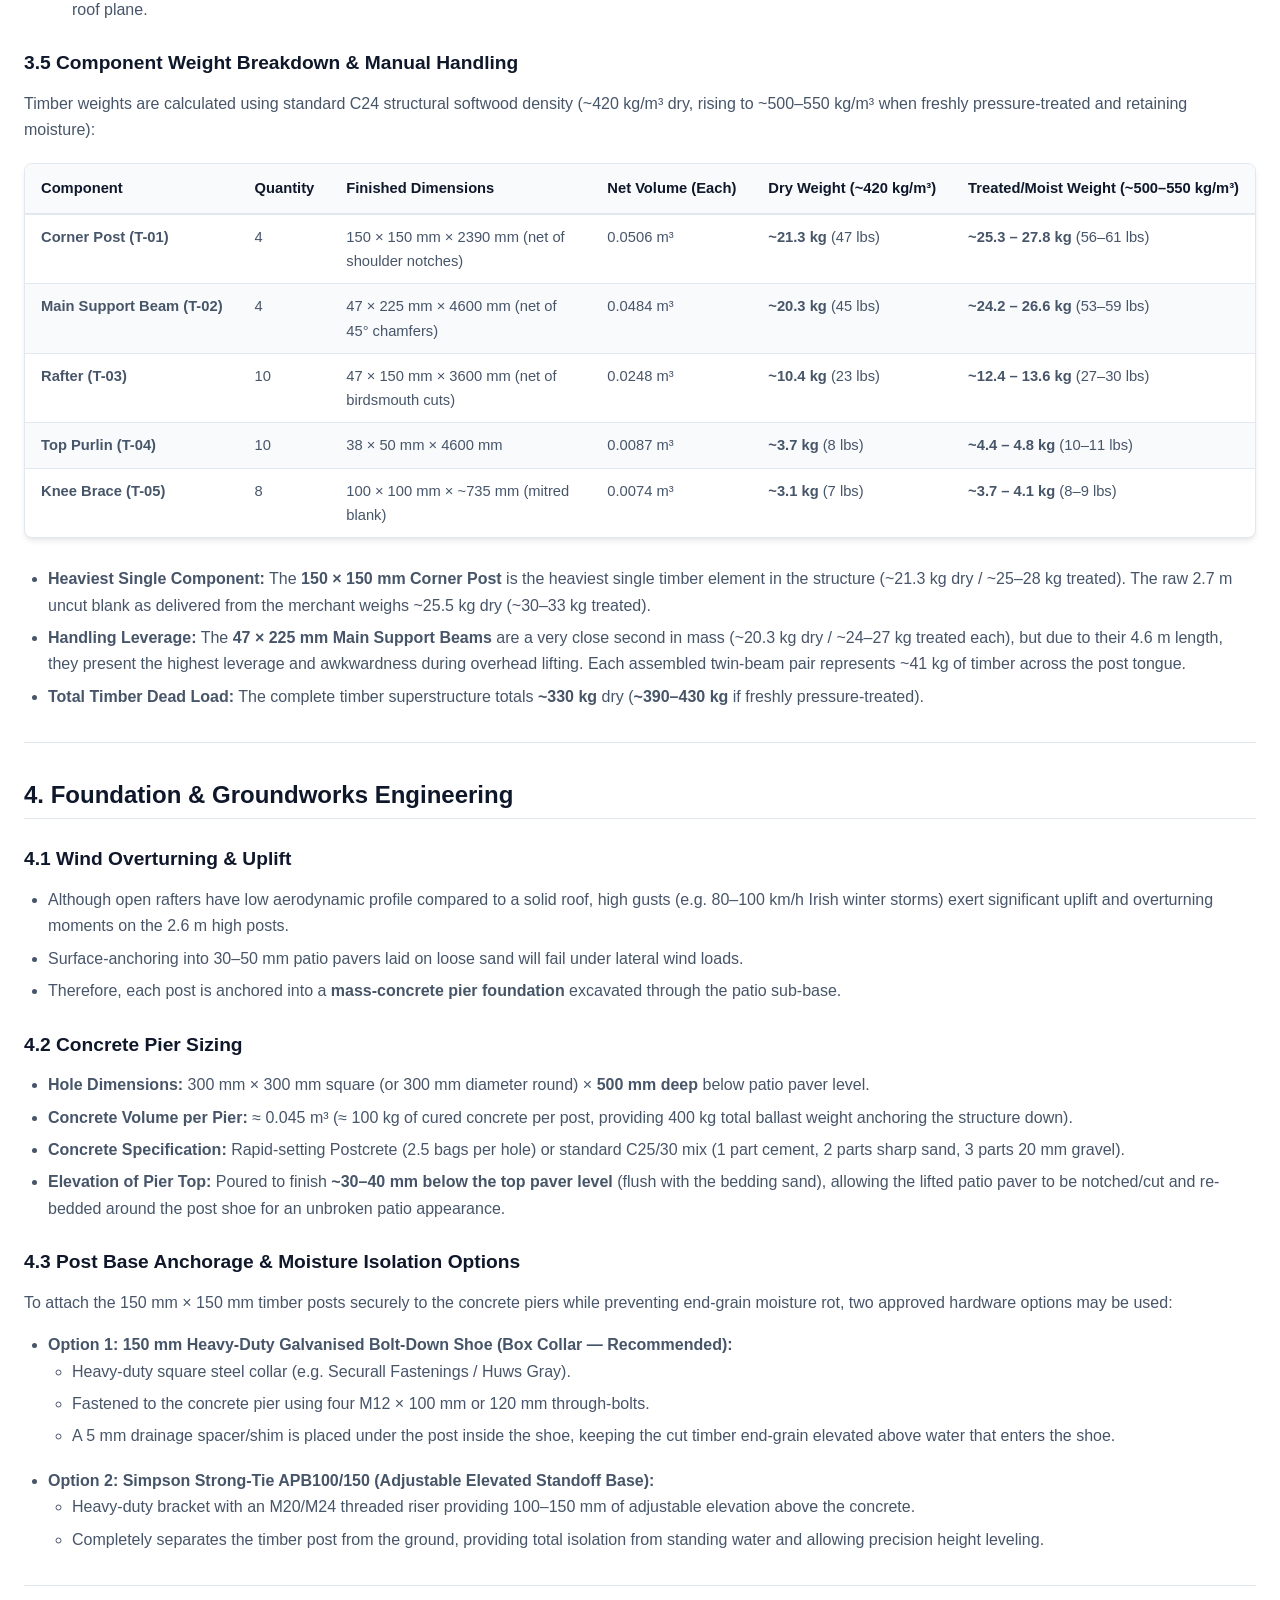
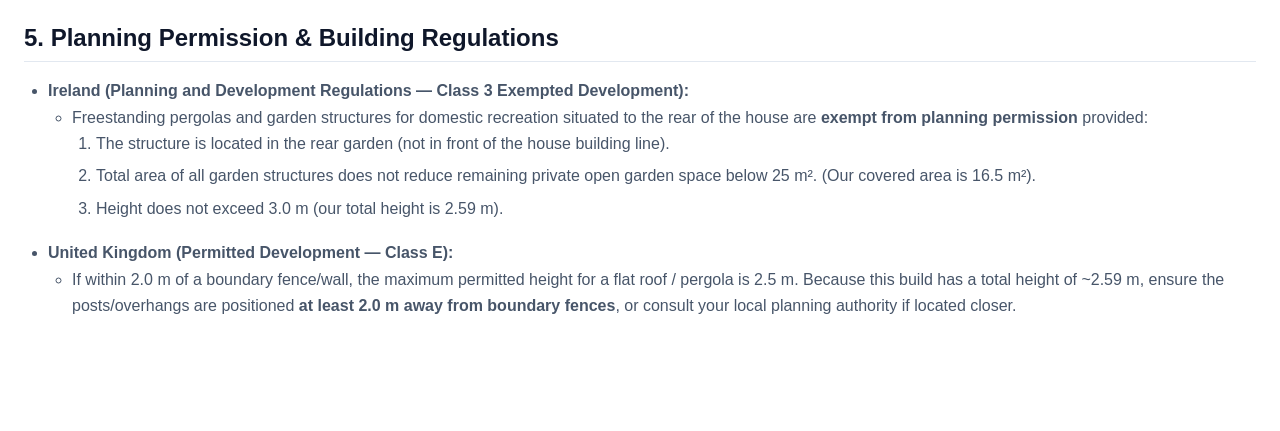
==== commit 2d00646c: "fix(docs): replace remaining mathematical syntax with plain text descriptions" ====
--- a/01_PROJECT_SPECIFICATIONS.html
+++ b/01_PROJECT_SPECIFICATIONS.html
@@ -168,7 +168,7 @@
 <li><strong>With Option 1 (Fixed Box Shoes):</strong> Shoes are anchored flush with the patio
 pavers (with local shimming to ensure base plates are flat and posts stand plumb).
 The patio slope is compensated by <strong>cutting each post to a custom length</strong>
-($2390\text{ mm} + \Delta h$ relative to the highest corner). The 2.7 m (2700 mm)
+(2390 mm + corner drop relative to the highest corner). The 2.7 m (2700 mm)
 purchased post stock provides ample surplus length.</li>
 </ul>
 <hr />
